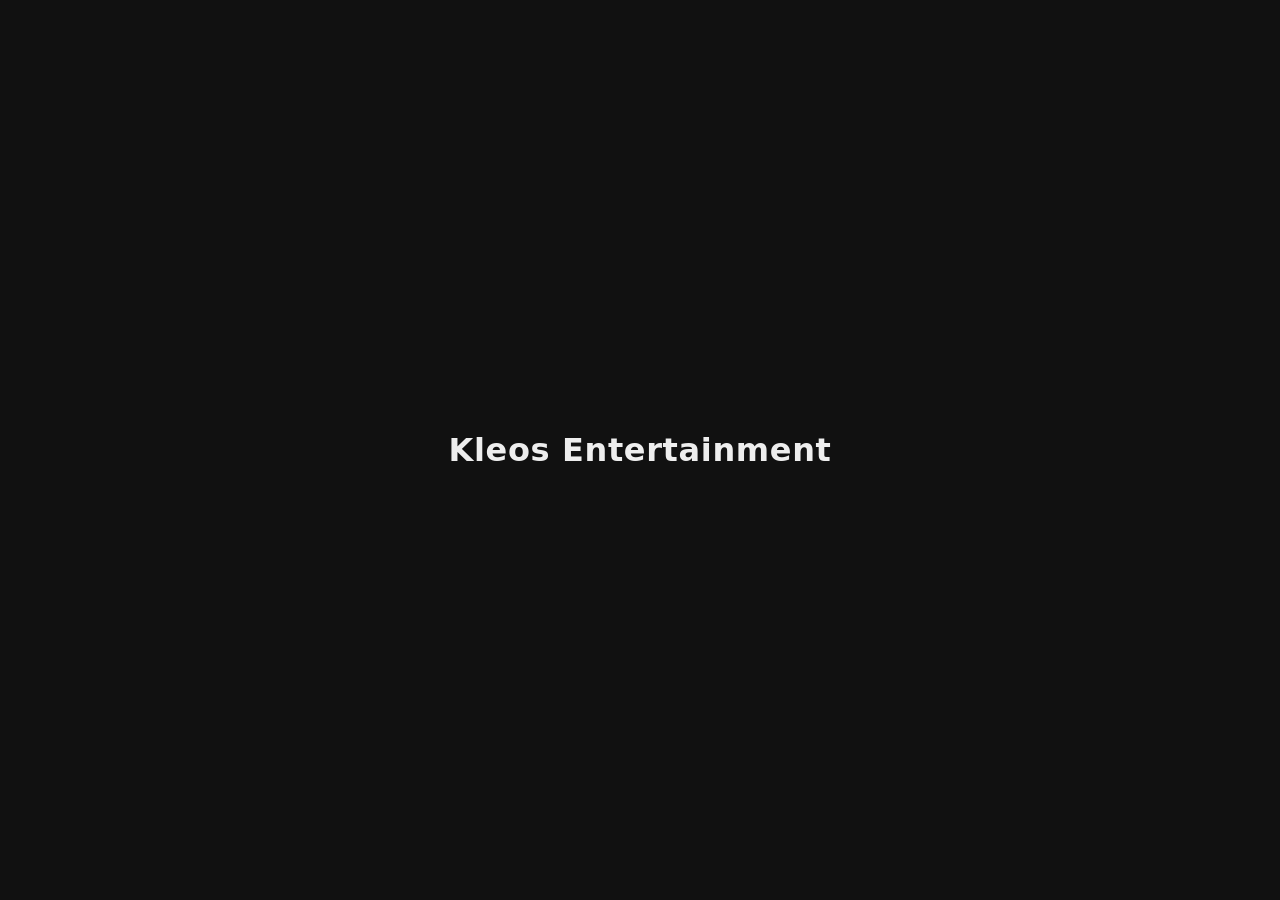
==== index.html @ 25cc574d "Set up GitHub Pages for kleos-entertainment.ch Co-Authored-By: Claude Opus 5.5 <noreply@anthropic.co" ====
<!doctype html>
<html lang="de">
<head>
  <meta charset="utf-8">
  <meta name="viewport" content="width=device-width, initial-scale=1">
  <title>Kleos Entertainment</title>
  <style>
    body { margin: 0; min-height: 100vh; display: grid; place-items: center;
           font-family: system-ui, sans-serif; background: #111; color: #eee; }
    h1 { font-weight: 600; letter-spacing: .02em; }
  </style>
</head>
<body>
  <h1>Kleos Entertainment</h1>
</body>
</html>
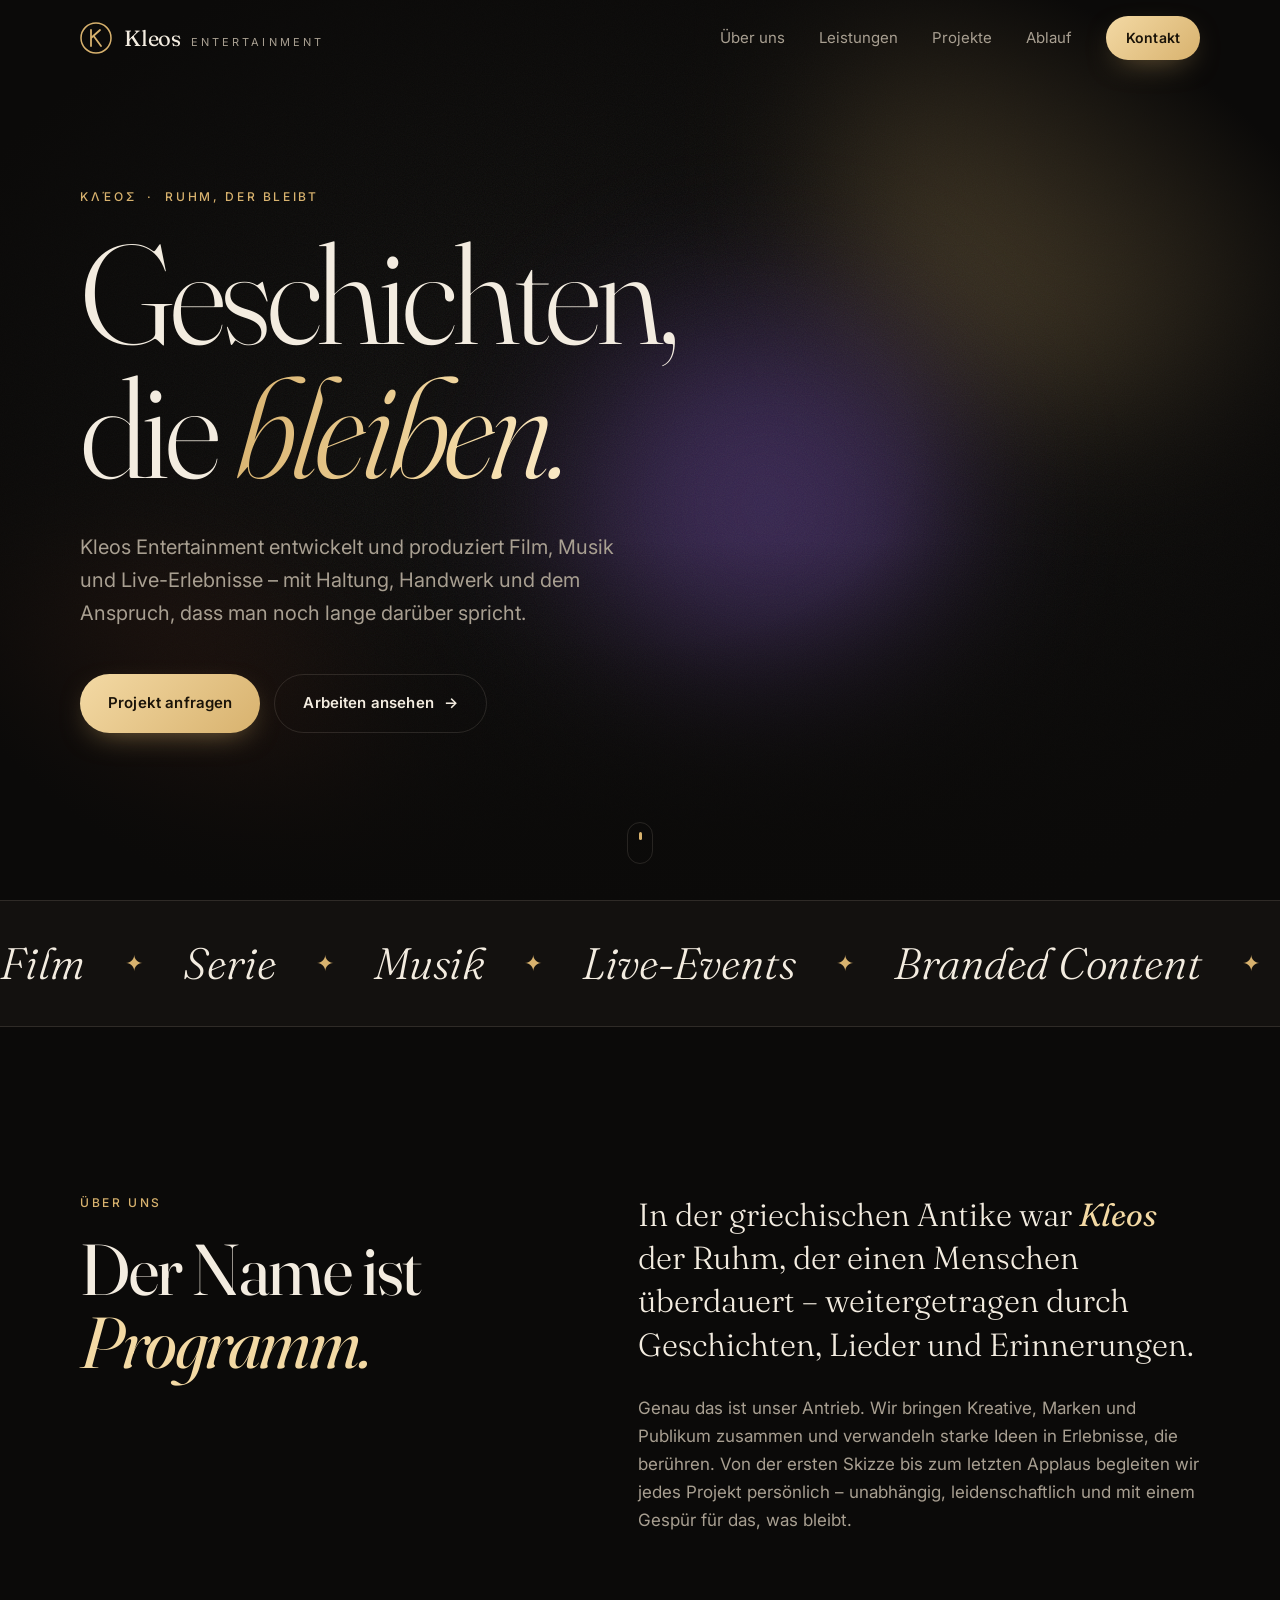
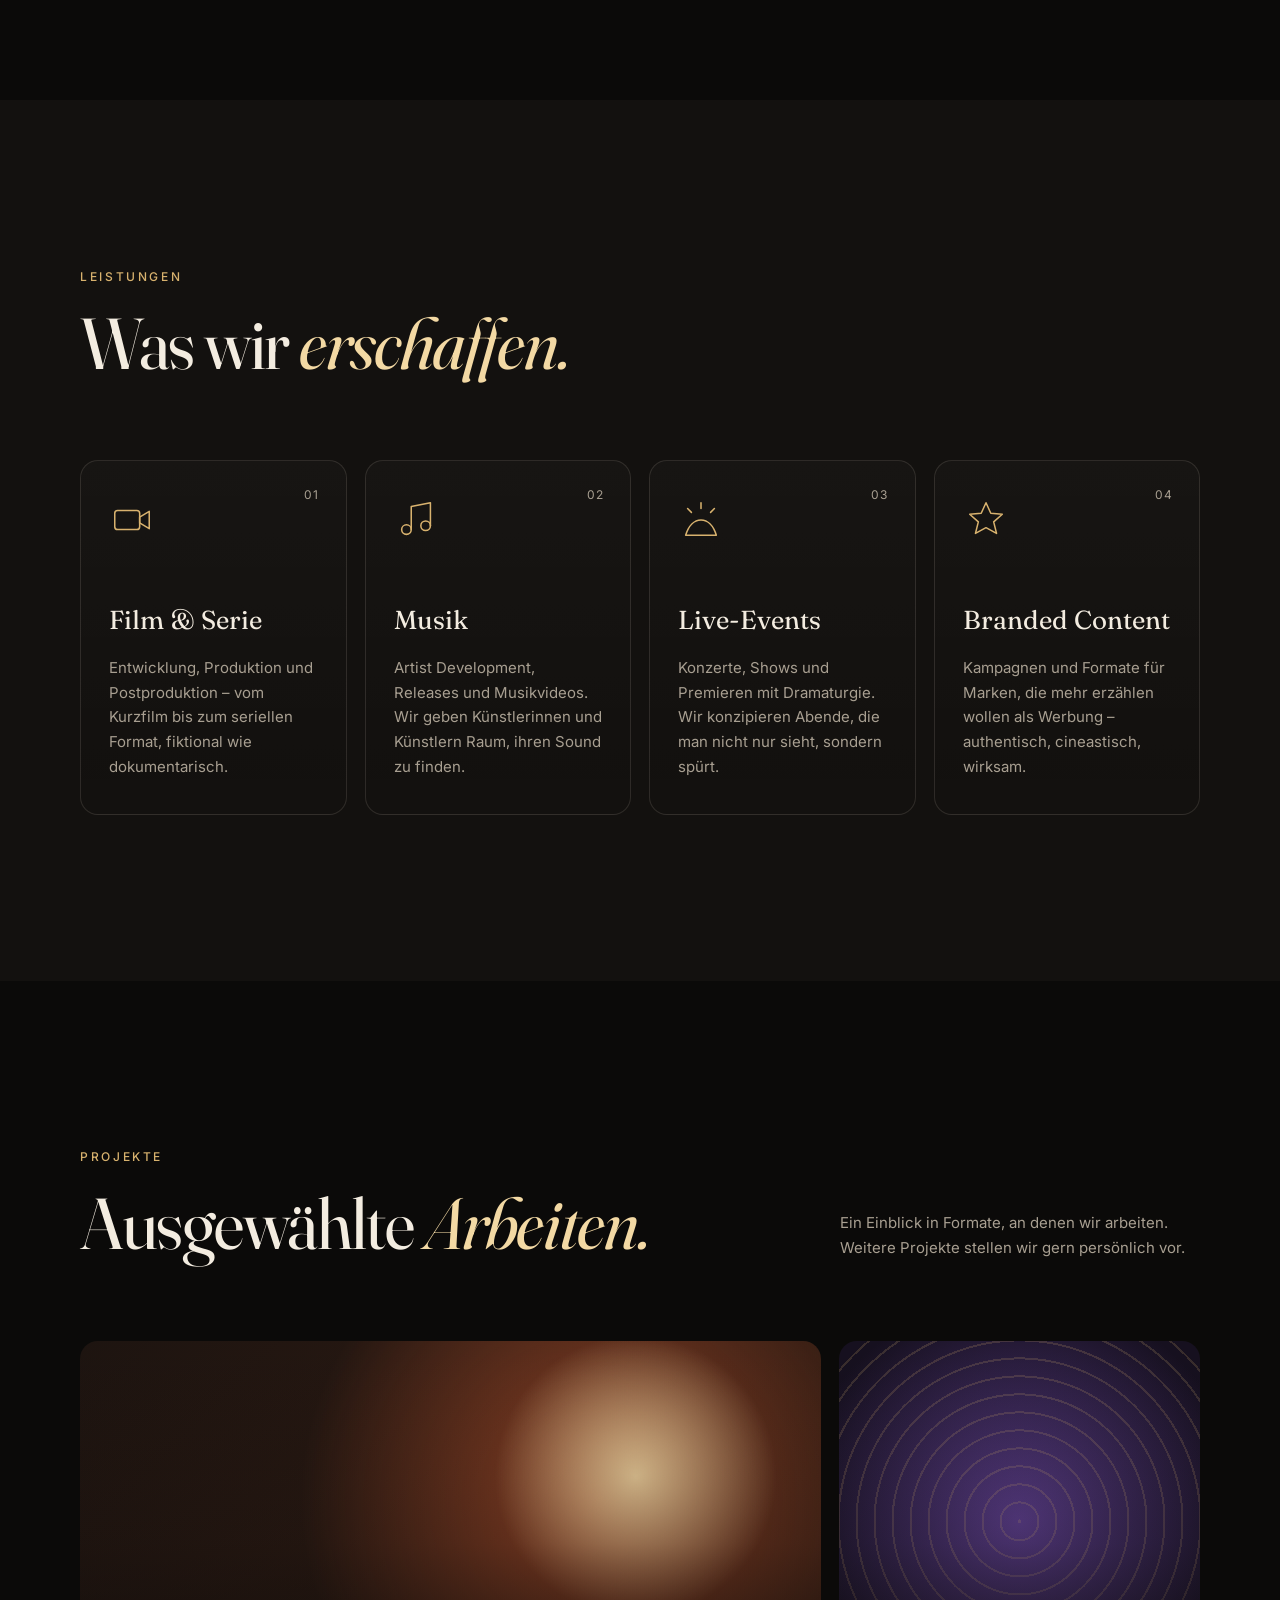
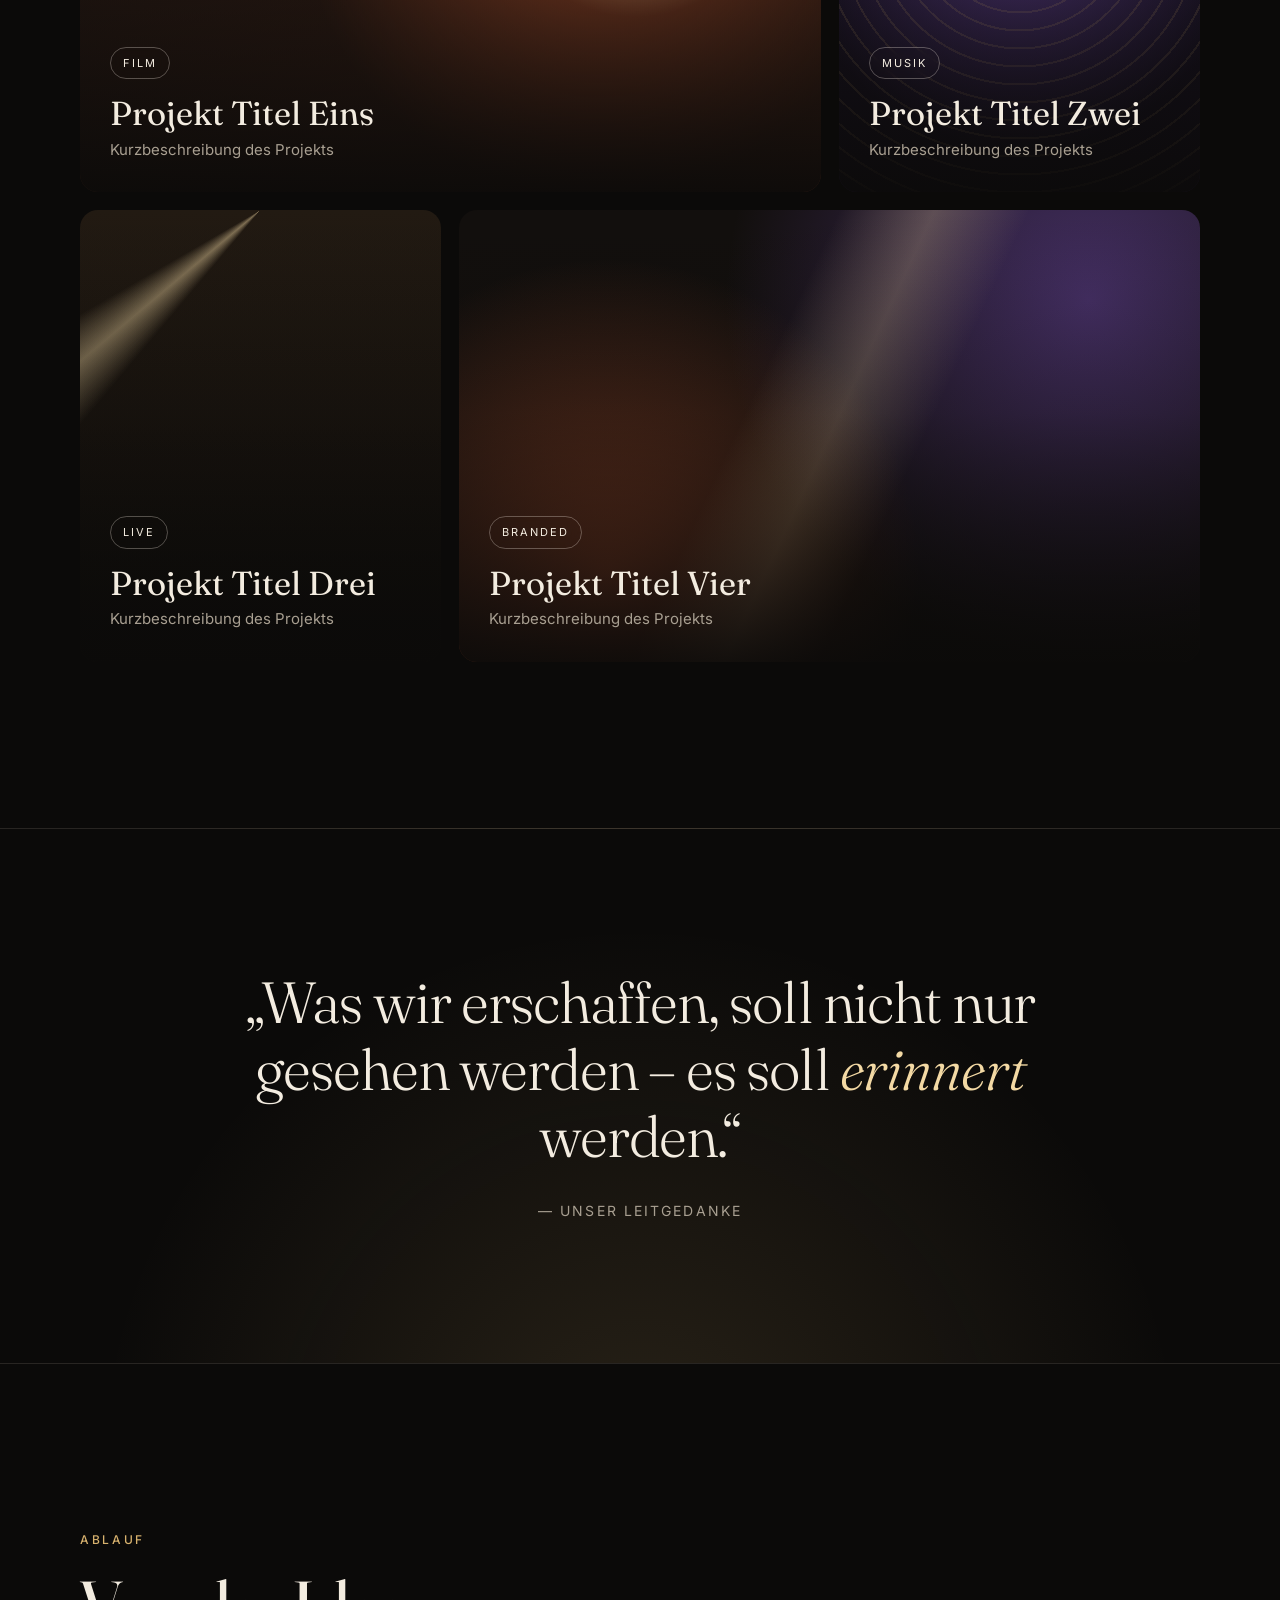
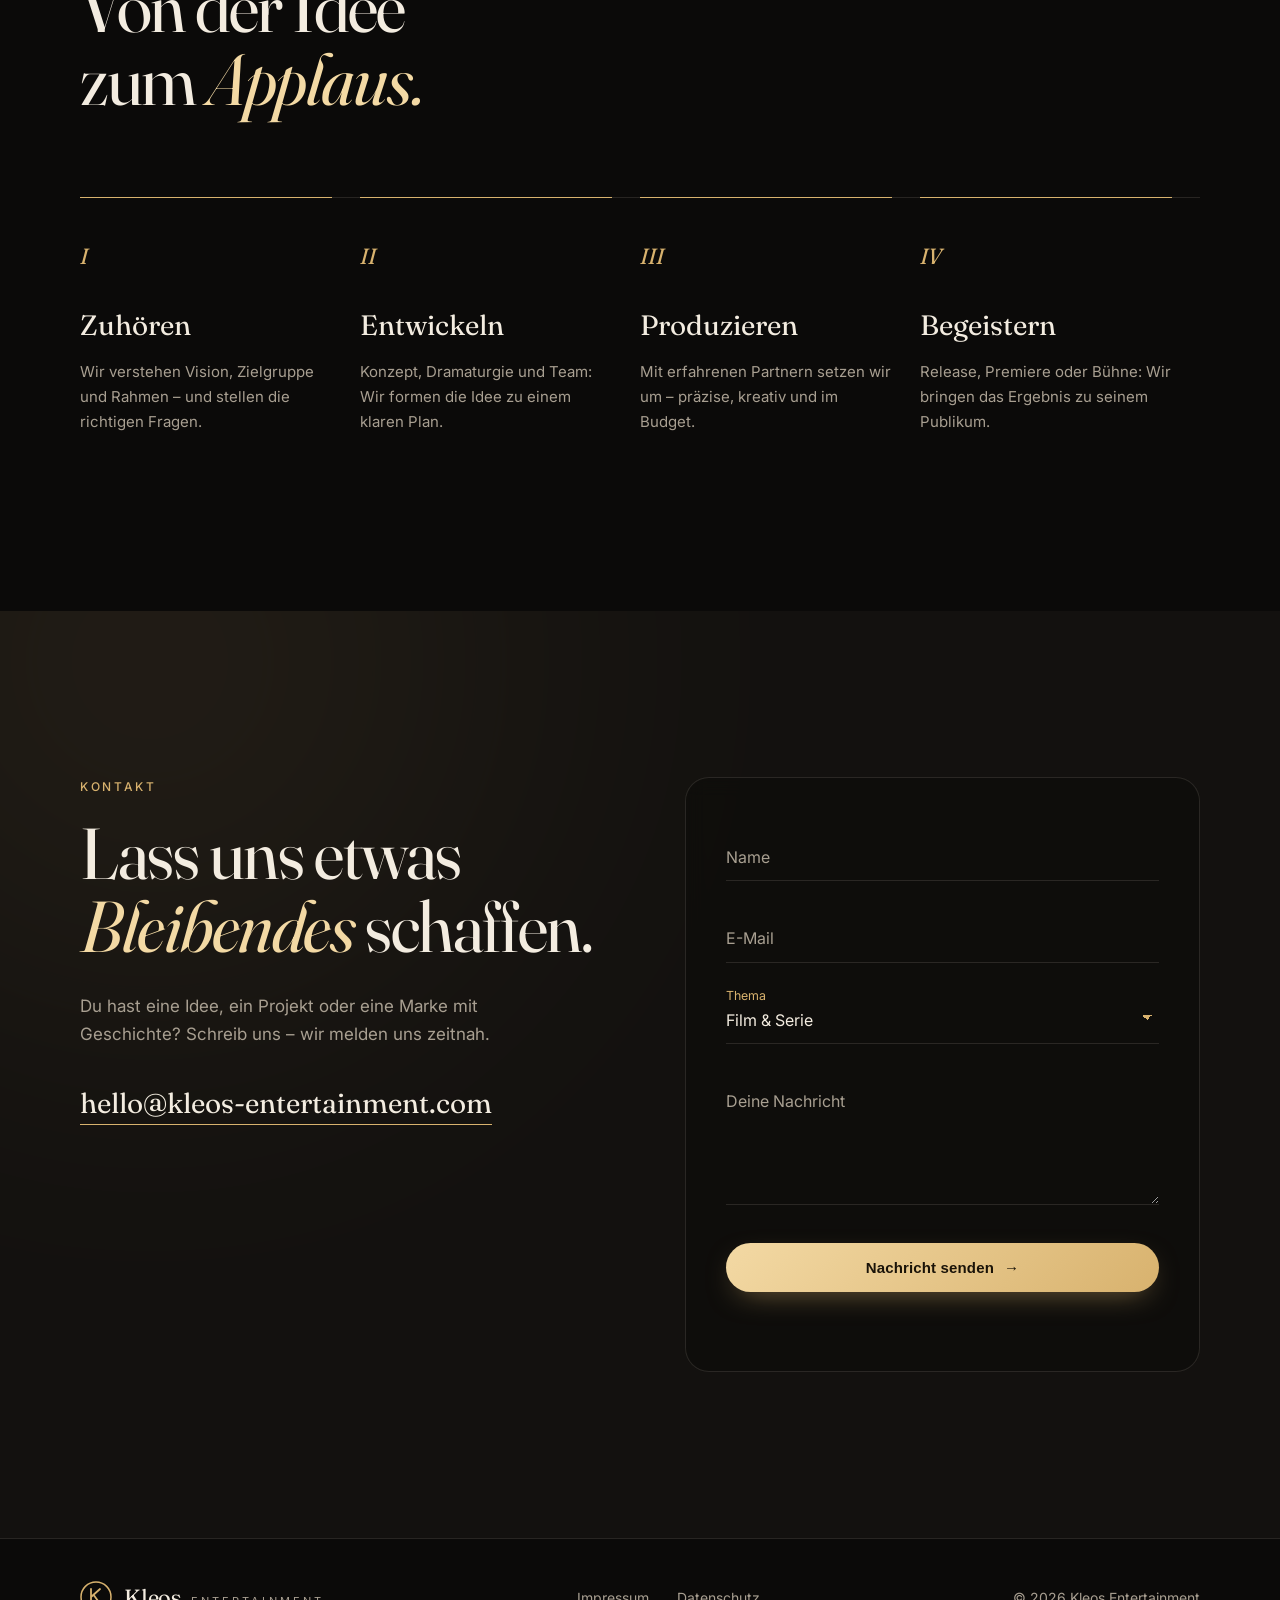
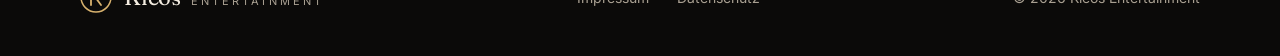
==== commit 91b6822e: "Add new landing page for Kleos Entertainment Dark, cinematic one-pager with hero, services, projects" ====
--- a/index.html
+++ b/index.html
@@ -1,16 +1,287 @@
 <!doctype html>
-<html lang="de">
+<html lang="de" class="no-js">
 <head>
   <meta charset="utf-8">
   <meta name="viewport" content="width=device-width, initial-scale=1">
   <title>Kleos Entertainment</title>
-  <style>
-    body { margin: 0; min-height: 100vh; display: grid; place-items: center;
-           font-family: system-ui, sans-serif; background: #111; color: #eee; }
-    h1 { font-weight: 600; letter-spacing: .02em; }
-  </style>
+  <meta name="description" content="Kleos Entertainment – Film, Musik und Live-Erlebnisse, die bleiben.">
+  <meta name="theme-color" content="#0b0a09">
+  <meta property="og:title" content="Kleos Entertainment">
+  <meta property="og:description" content="Film, Musik und Live-Erlebnisse, die bleiben.">
+  <meta property="og:type" content="website">
+  <link rel="icon" href="assets/favicon.svg" type="image/svg+xml">
+  <link rel="preconnect" href="https://fonts.googleapis.com">
+  <link rel="preconnect" href="https://fonts.gstatic.com" crossorigin>
+  <link href="https://fonts.googleapis.com/css2?family=Fraunces:ital,opsz,wght@0,9..144,300..700;1,9..144,300..700&family=Inter:wght@400;500;600&display=swap" rel="stylesheet">
+  <link rel="stylesheet" href="styles.css">
 </head>
 <body>
-  <h1>Kleos Entertainment</h1>
+  <a class="skip-link" href="#main">Zum Inhalt springen</a>
+
+  <header class="nav" id="top">
+    <div class="container nav__inner">
+      <a class="brand" href="#top" aria-label="Kleos Entertainment – Startseite">
+        <svg class="brand__mark" viewBox="0 0 32 32" aria-hidden="true">
+          <circle cx="16" cy="16" r="15" fill="none" stroke="currentColor" stroke-width="1.5"/>
+          <path d="M11 8v16M11 16l9-8M13.5 13.8 21 24" fill="none" stroke="currentColor" stroke-width="1.8" stroke-linecap="round"/>
+        </svg>
+        <span>Kleos<em>Entertainment</em></span>
+      </a>
+      <button class="nav__toggle" aria-expanded="false" aria-controls="nav-menu" aria-label="Menü öffnen">
+        <span></span><span></span>
+      </button>
+      <nav class="nav__menu" id="nav-menu" aria-label="Hauptnavigation">
+        <a href="#about">Über uns</a>
+        <a href="#services">Leistungen</a>
+        <a href="#work">Projekte</a>
+        <a href="#process">Ablauf</a>
+        <a class="btn btn--small" href="#contact">Kontakt</a>
+      </nav>
+    </div>
+  </header>
+
+  <main id="main">
+    <!-- HERO -->
+    <section class="hero">
+      <div class="hero__bg" aria-hidden="true">
+        <div class="orb orb--1"></div>
+        <div class="orb orb--2"></div>
+        <div class="orb orb--3"></div>
+        <div class="grain"></div>
+      </div>
+      <div class="container hero__content">
+        <p class="eyebrow reveal">κλέος &nbsp;·&nbsp; Ruhm, der bleibt</p>
+        <h1 class="hero__title reveal">
+          Geschichten,<br>
+          die <span class="shine">bleiben.</span>
+        </h1>
+        <p class="hero__lead reveal">
+          Kleos Entertainment entwickelt und produziert Film, Musik und
+          Live-Erlebnisse – mit Haltung, Handwerk und dem Anspruch,
+          dass man noch lange darüber spricht.
+        </p>
+        <div class="hero__actions reveal">
+          <a class="btn" href="#contact">Projekt anfragen</a>
+          <a class="btn btn--ghost" href="#work">Arbeiten ansehen <span aria-hidden="true">→</span></a>
+        </div>
+      </div>
+      <a class="hero__scroll" href="#about" aria-label="Nach unten scrollen"><span></span></a>
+    </section>
+
+    <!-- MARQUEE -->
+    <div class="marquee" aria-hidden="true">
+      <div class="marquee__track">
+        <span>Film</span><i>✦</i><span>Serie</span><i>✦</i><span>Musik</span><i>✦</i><span>Live-Events</span><i>✦</i><span>Branded Content</span><i>✦</i><span>Talent</span><i>✦</i>
+        <span>Film</span><i>✦</i><span>Serie</span><i>✦</i><span>Musik</span><i>✦</i><span>Live-Events</span><i>✦</i><span>Branded Content</span><i>✦</i><span>Talent</span><i>✦</i>
+      </div>
+    </div>
+
+    <!-- ABOUT -->
+    <section class="section about" id="about">
+      <div class="container about__grid">
+        <div class="reveal">
+          <p class="eyebrow">Über uns</p>
+          <h2 class="section__title">Der Name ist<br><em>Programm.</em></h2>
+        </div>
+        <div class="about__text reveal">
+          <p class="big">
+            In der griechischen Antike war <strong>Kleos</strong> der Ruhm,
+            der einen Menschen überdauert – weitergetragen durch Geschichten,
+            Lieder und Erinnerungen.
+          </p>
+          <p>
+            Genau das ist unser Antrieb. Wir bringen Kreative, Marken und
+            Publikum zusammen und verwandeln starke Ideen in Erlebnisse, die
+            berühren. Von der ersten Skizze bis zum letzten Applaus begleiten
+            wir jedes Projekt persönlich – unabhängig, leidenschaftlich und
+            mit einem Gespür für das, was bleibt.
+          </p>
+        </div>
+      </div>
+    </section>
+
+    <!-- SERVICES -->
+    <section class="section services" id="services">
+      <div class="container">
+        <div class="section__head reveal">
+          <p class="eyebrow">Leistungen</p>
+          <h2 class="section__title">Was wir <em>erschaffen.</em></h2>
+        </div>
+        <div class="cards">
+          <article class="card reveal">
+            <span class="card__num">01</span>
+            <svg class="card__icon" viewBox="0 0 48 48" aria-hidden="true"><rect x="6" y="14" width="26" height="20" rx="3"/><path d="M32 21l10-6v18l-10-6z"/></svg>
+            <h3>Film &amp; Serie</h3>
+            <p>Entwicklung, Produktion und Postproduktion – vom Kurzfilm bis zum seriellen Format, fiktional wie dokumentarisch.</p>
+          </article>
+          <article class="card reveal">
+            <span class="card__num">02</span>
+            <svg class="card__icon" viewBox="0 0 48 48" aria-hidden="true"><path d="M18 34V10l20-4v24"/><circle cx="13" cy="34" r="5"/><circle cx="33" cy="30" r="5"/></svg>
+            <h3>Musik</h3>
+            <p>Artist Development, Releases und Musikvideos. Wir geben Künstlerinnen und Künstlern Raum, ihren Sound zu finden.</p>
+          </article>
+          <article class="card reveal">
+            <span class="card__num">03</span>
+            <svg class="card__icon" viewBox="0 0 48 48" aria-hidden="true"><path d="M24 6v6M10 12l4 4M38 12l-4 4"/><path d="M8 40c3-10 9-16 16-16s13 6 16 16z"/></svg>
+            <h3>Live-Events</h3>
+            <p>Konzerte, Shows und Premieren mit Dramaturgie. Wir konzipieren Abende, die man nicht nur sieht, sondern spürt.</p>
+          </article>
+          <article class="card reveal">
+            <span class="card__num">04</span>
+            <svg class="card__icon" viewBox="0 0 48 48" aria-hidden="true"><path d="M24 6l5 11 12 1-9 8 3 12-11-6-11 6 3-12-9-8 12-1z"/></svg>
+            <h3>Branded Content</h3>
+            <p>Kampagnen und Formate für Marken, die mehr erzählen wollen als Werbung – authentisch, cineastisch, wirksam.</p>
+          </article>
+        </div>
+      </div>
+    </section>
+
+    <!-- WORK -->
+    <section class="section work" id="work">
+      <div class="container">
+        <div class="section__head section__head--row reveal">
+          <div>
+            <p class="eyebrow">Projekte</p>
+            <h2 class="section__title">Ausgewählte <em>Arbeiten.</em></h2>
+          </div>
+          <p class="section__note">Ein Einblick in Formate, an denen wir arbeiten. Weitere Projekte stellen wir gern persönlich vor.</p>
+        </div>
+        <div class="work__grid">
+          <a class="tile tile--wide reveal" href="#contact">
+            <div class="tile__art tile__art--1" aria-hidden="true"></div>
+            <div class="tile__meta">
+              <span class="tag">Film</span>
+              <h3>Projekt Titel Eins</h3>
+              <p>Kurzbeschreibung des Projekts</p>
+            </div>
+          </a>
+          <a class="tile reveal" href="#contact">
+            <div class="tile__art tile__art--2" aria-hidden="true"></div>
+            <div class="tile__meta">
+              <span class="tag">Musik</span>
+              <h3>Projekt Titel Zwei</h3>
+              <p>Kurzbeschreibung des Projekts</p>
+            </div>
+          </a>
+          <a class="tile reveal" href="#contact">
+            <div class="tile__art tile__art--3" aria-hidden="true"></div>
+            <div class="tile__meta">
+              <span class="tag">Live</span>
+              <h3>Projekt Titel Drei</h3>
+              <p>Kurzbeschreibung des Projekts</p>
+            </div>
+          </a>
+          <a class="tile tile--wide reveal" href="#contact">
+            <div class="tile__art tile__art--4" aria-hidden="true"></div>
+            <div class="tile__meta">
+              <span class="tag">Branded</span>
+              <h3>Projekt Titel Vier</h3>
+              <p>Kurzbeschreibung des Projekts</p>
+            </div>
+          </a>
+        </div>
+      </div>
+    </section>
+
+    <!-- QUOTE -->
+    <section class="quote">
+      <div class="container">
+        <blockquote class="reveal">
+          <p>„Was wir erschaffen, soll nicht nur gesehen werden –
+          es soll <em>erinnert</em> werden.“</p>
+          <footer>— Unser Leitgedanke</footer>
+        </blockquote>
+      </div>
+    </section>
+
+    <!-- PROCESS -->
+    <section class="section process" id="process">
+      <div class="container">
+        <div class="section__head reveal">
+          <p class="eyebrow">Ablauf</p>
+          <h2 class="section__title">Von der Idee<br>zum <em>Applaus.</em></h2>
+        </div>
+        <ol class="steps">
+          <li class="step reveal">
+            <span class="step__num">I</span>
+            <h3>Zuhören</h3>
+            <p>Wir verstehen Vision, Zielgruppe und Rahmen – und stellen die richtigen Fragen.</p>
+          </li>
+          <li class="step reveal">
+            <span class="step__num">II</span>
+            <h3>Entwickeln</h3>
+            <p>Konzept, Dramaturgie und Team: Wir formen die Idee zu einem klaren Plan.</p>
+          </li>
+          <li class="step reveal">
+            <span class="step__num">III</span>
+            <h3>Produzieren</h3>
+            <p>Mit erfahrenen Partnern setzen wir um – präzise, kreativ und im Budget.</p>
+          </li>
+          <li class="step reveal">
+            <span class="step__num">IV</span>
+            <h3>Begeistern</h3>
+            <p>Release, Premiere oder Bühne: Wir bringen das Ergebnis zu seinem Publikum.</p>
+          </li>
+        </ol>
+      </div>
+    </section>
+
+    <!-- CONTACT -->
+    <section class="section contact" id="contact">
+      <div class="container contact__inner">
+        <div class="contact__intro reveal">
+          <p class="eyebrow">Kontakt</p>
+          <h2 class="section__title">Lass uns etwas<br><em>Bleibendes</em> schaffen.</h2>
+          <p>Du hast eine Idee, ein Projekt oder eine Marke mit Geschichte? Schreib uns – wir melden uns zeitnah.</p>
+          <a class="contact__mail" href="mailto:hello@kleos-entertainment.com">hello@kleos-entertainment.com</a>
+        </div>
+        <form class="form reveal" id="contact-form" novalidate>
+          <div class="field">
+            <input id="name" name="name" type="text" placeholder=" " autocomplete="name" required>
+            <label for="name">Name</label>
+          </div>
+          <div class="field">
+            <input id="email" name="email" type="email" placeholder=" " autocomplete="email" required>
+            <label for="email">E-Mail</label>
+          </div>
+          <div class="field">
+            <select id="topic" name="topic">
+              <option>Film &amp; Serie</option>
+              <option>Musik</option>
+              <option>Live-Events</option>
+              <option>Branded Content</option>
+              <option>Etwas anderes</option>
+            </select>
+            <label for="topic" class="label--fixed">Thema</label>
+          </div>
+          <div class="field">
+            <textarea id="message" name="message" rows="4" placeholder=" " required></textarea>
+            <label for="message">Deine Nachricht</label>
+          </div>
+          <button class="btn btn--full" type="submit">Nachricht senden <span aria-hidden="true">→</span></button>
+          <p class="form__hint" role="status" aria-live="polite"></p>
+        </form>
+      </div>
+    </section>
+  </main>
+
+  <footer class="footer">
+    <div class="container footer__inner">
+      <a class="brand" href="#top">
+        <svg class="brand__mark" viewBox="0 0 32 32" aria-hidden="true">
+          <circle cx="16" cy="16" r="15" fill="none" stroke="currentColor" stroke-width="1.5"/>
+          <path d="M11 8v16M11 16l9-8M13.5 13.8 21 24" fill="none" stroke="currentColor" stroke-width="1.8" stroke-linecap="round"/>
+        </svg>
+        <span>Kleos<em>Entertainment</em></span>
+      </a>
+      <nav class="footer__links" aria-label="Rechtliches">
+        <a href="impressum.html">Impressum</a>
+        <a href="datenschutz.html">Datenschutz</a>
+      </nav>
+      <p class="footer__copy">© <span id="year">2026</span> Kleos Entertainment</p>
+    </div>
+  </footer>
+
+  <script src="script.js"></script>
 </body>
 </html>
--- a/styles.css
+++ b/styles.css
@@ -0,0 +1,573 @@
+/* ==========================================================
+   Kleos Entertainment – Landingpage
+   ========================================================== */
+
+:root {
+  --bg: #0b0a09;
+  --bg-2: #13110f;
+  --surface: #1a1714;
+  --line: rgba(240, 228, 208, 0.12);
+  --text: #f3ece0;
+  --muted: #a89f91;
+  --gold: #d8b26e;
+  --gold-2: #f3d9a4;
+  --ember: #c4572f;
+  --violet: #5b3d8a;
+
+  --font-display: "Fraunces", Georgia, serif;
+  --font-body: "Inter", system-ui, -apple-system, sans-serif;
+
+  --radius: 18px;
+  --gutter: clamp(16px, 4vw, 40px);
+  --max: 1200px;
+  --ease: cubic-bezier(.2, .7, .2, 1);
+}
+
+*, *::before, *::after { box-sizing: border-box; }
+
+html { scroll-behavior: smooth; -webkit-text-size-adjust: 100%; }
+
+body {
+  margin: 0;
+  background: var(--bg);
+  color: var(--text);
+  font-family: var(--font-body);
+  font-size: 17px;
+  line-height: 1.65;
+  -webkit-font-smoothing: antialiased;
+  overflow-x: hidden;
+}
+
+img, svg { display: block; max-width: 100%; }
+a { color: inherit; text-decoration: none; }
+h1, h2, h3 { margin: 0; font-weight: 400; }
+p { margin: 0; }
+
+::selection { background: var(--gold); color: var(--bg); }
+
+.container {
+  width: 100%;
+  max-width: var(--max);
+  margin: 0 auto;
+  padding: 0 var(--gutter);
+}
+
+.skip-link {
+  position: absolute; left: 16px; top: -60px; z-index: 100;
+  background: var(--gold); color: var(--bg);
+  padding: 10px 16px; border-radius: 8px; font-weight: 600;
+}
+.skip-link:focus { top: 16px; }
+
+:focus-visible { outline: 2px solid var(--gold); outline-offset: 3px; border-radius: 4px; }
+
+/* ---------- Typography helpers ---------- */
+.eyebrow {
+  font-size: 12px;
+  letter-spacing: .22em;
+  text-transform: uppercase;
+  color: var(--gold);
+  margin-bottom: 20px;
+  font-weight: 500;
+}
+
+.section__title {
+  font-family: var(--font-display);
+  font-size: clamp(38px, 6vw, 72px);
+  line-height: 1.02;
+  letter-spacing: -.02em;
+  font-variation-settings: "opsz" 144;
+}
+.section__title em, .about .big strong, blockquote em {
+  font-style: italic;
+  color: var(--gold-2);
+}
+
+/* ---------- Buttons ---------- */
+.btn {
+  display: inline-flex; align-items: center; justify-content: center; gap: 10px;
+  padding: 16px 28px;
+  border-radius: 999px;
+  background: linear-gradient(135deg, var(--gold-2), var(--gold));
+  color: #1a1308;
+  font-weight: 600;
+  font-size: 15px;
+  letter-spacing: .01em;
+  border: 0;
+  cursor: pointer;
+  transition: transform .35s var(--ease), box-shadow .35s var(--ease);
+  box-shadow: 0 10px 30px -12px rgba(216, 178, 110, .6);
+}
+.btn:hover { transform: translateY(-2px); box-shadow: 0 18px 40px -14px rgba(216, 178, 110, .75); }
+.btn span { transition: transform .35s var(--ease); }
+.btn:hover span { transform: translateX(4px); }
+
+.btn--ghost {
+  background: transparent;
+  color: var(--text);
+  border: 1px solid var(--line);
+  box-shadow: none;
+}
+.btn--ghost:hover { border-color: var(--gold); box-shadow: none; }
+.btn--small { padding: 10px 20px; font-size: 14px; }
+.btn--full { width: 100%; }
+
+/* ---------- Navigation ---------- */
+.nav {
+  position: fixed; inset: 0 0 auto 0; z-index: 50;
+  transition: background .4s, backdrop-filter .4s, border-color .4s;
+  border-bottom: 1px solid transparent;
+}
+.nav.is-scrolled {
+  background: rgba(11, 10, 9, .72);
+  backdrop-filter: blur(14px);
+  -webkit-backdrop-filter: blur(14px);
+  border-bottom-color: var(--line);
+}
+.nav__inner {
+  display: flex; align-items: center; justify-content: space-between;
+  height: 76px;
+}
+
+.brand {
+  display: inline-flex; align-items: center; gap: 12px;
+  font-family: var(--font-display);
+  font-size: 22px;
+  letter-spacing: -.01em;
+  color: var(--text);
+}
+.brand__mark { width: 32px; height: 32px; color: var(--gold); }
+.brand em {
+  font-family: var(--font-body);
+  font-style: normal;
+  font-size: 11px;
+  letter-spacing: .28em;
+  text-transform: uppercase;
+  color: var(--muted);
+  margin-left: 10px;
+}
+
+.nav__menu { display: flex; align-items: center; gap: 34px; font-size: 15px; }
+.nav__menu a:not(.btn) { color: var(--muted); position: relative; transition: color .3s; }
+.nav__menu a:not(.btn)::after {
+  content: ""; position: absolute; left: 0; bottom: -6px; height: 1px; width: 100%;
+  background: var(--gold); transform: scaleX(0); transform-origin: left;
+  transition: transform .4s var(--ease);
+}
+.nav__menu a:not(.btn):hover { color: var(--text); }
+.nav__menu a:not(.btn):hover::after { transform: scaleX(1); }
+
+.nav__toggle {
+  display: none;
+  width: 44px; height: 44px;
+  background: none; border: 1px solid var(--line); border-radius: 50%;
+  cursor: pointer; position: relative;
+}
+.nav__toggle span {
+  position: absolute; left: 13px; right: 13px; height: 1.5px; background: var(--text);
+  transition: transform .35s var(--ease), top .35s var(--ease);
+}
+.nav__toggle span:first-child { top: 17px; }
+.nav__toggle span:last-child { top: 25px; }
+.nav__toggle[aria-expanded="true"] span:first-child { top: 21px; transform: rotate(45deg); }
+.nav__toggle[aria-expanded="true"] span:last-child { top: 21px; transform: rotate(-45deg); }
+
+/* ---------- Hero ---------- */
+.hero {
+  position: relative;
+  min-height: 100vh;
+  min-height: 100svh;
+  display: flex; align-items: center;
+  padding: 140px 0 120px;
+  overflow: hidden;
+  isolation: isolate;
+}
+.hero__bg { position: absolute; inset: 0; z-index: -1; }
+.hero__bg::after {
+  content: ""; position: absolute; inset: 0;
+  background:
+    radial-gradient(ellipse at center, transparent 30%, var(--bg) 85%),
+    linear-gradient(to bottom, transparent 60%, var(--bg));
+}
+.orb {
+  position: absolute; border-radius: 50%;
+  filter: blur(80px); opacity: .55;
+  animation: drift 22s ease-in-out infinite alternate;
+}
+.orb--1 { width: 520px; height: 520px; background: var(--gold); top: -120px; right: -80px; opacity: .35; }
+.orb--2 { width: 460px; height: 460px; background: var(--ember); bottom: -160px; left: -120px; animation-delay: -7s; opacity: .35; }
+.orb--3 { width: 380px; height: 380px; background: var(--violet); top: 35%; left: 45%; animation-delay: -14s; }
+
+@keyframes drift {
+  0%   { transform: translate(0, 0) scale(1); }
+  50%  { transform: translate(60px, -40px) scale(1.1); }
+  100% { transform: translate(-40px, 50px) scale(.95); }
+}
+
+.grain {
+  position: absolute; inset: -50%;
+  opacity: .08;
+  background-image: url("data:image/svg+xml,%3Csvg xmlns='http://www.w3.org/2000/svg' width='160' height='160'%3E%3Cfilter id='n'%3E%3CfeTurbulence type='fractalNoise' baseFrequency='.9' numOctaves='3' stitchTiles='stitch'/%3E%3C/filter%3E%3Crect width='100%25' height='100%25' filter='url(%23n)'/%3E%3C/svg%3E");
+  animation: grain 1.2s steps(6) infinite;
+  pointer-events: none;
+}
+@keyframes grain {
+  0% { transform: translate(0, 0); }
+  20% { transform: translate(-5%, 3%); }
+  40% { transform: translate(4%, -6%); }
+  60% { transform: translate(-3%, 5%); }
+  80% { transform: translate(6%, 2%); }
+  100% { transform: translate(0, 0); }
+}
+
+.hero__content { position: relative; }
+.hero__title {
+  font-family: var(--font-display);
+  font-size: clamp(56px, 11vw, 150px);
+  line-height: .95;
+  letter-spacing: -.035em;
+  font-weight: 300;
+  font-variation-settings: "opsz" 144;
+  margin-bottom: 36px;
+}
+.shine {
+  font-style: italic;
+  background: linear-gradient(100deg, var(--gold) 0%, var(--gold-2) 30%, #fff6e2 50%, var(--gold-2) 70%, var(--gold) 100%);
+  background-size: 250% 100%;
+  -webkit-background-clip: text; background-clip: text;
+  color: transparent;
+  animation: shine 6s linear infinite;
+}
+@keyframes shine { to { background-position: -250% 0; } }
+
+.hero__lead {
+  max-width: 560px;
+  font-size: clamp(17px, 1.6vw, 20px);
+  color: var(--muted);
+  margin-bottom: 44px;
+}
+.hero__actions { display: flex; flex-wrap: wrap; gap: 14px; }
+
+.hero__scroll {
+  position: absolute; left: 50%; bottom: 36px; transform: translateX(-50%);
+  width: 26px; height: 42px; border: 1px solid var(--line); border-radius: 20px;
+}
+.hero__scroll span {
+  position: absolute; left: 50%; top: 9px; width: 3px; height: 8px; margin-left: -1.5px;
+  background: var(--gold); border-radius: 2px;
+  animation: scroll 2s var(--ease) infinite;
+}
+@keyframes scroll { 0% { opacity: 0; transform: translateY(0); } 30% { opacity: 1; } 100% { opacity: 0; transform: translateY(14px); } }
+
+/* ---------- Marquee ---------- */
+.marquee {
+  border-block: 1px solid var(--line);
+  padding: 26px 0;
+  overflow: hidden;
+  background: var(--bg-2);
+}
+.marquee__track {
+  display: flex; align-items: center; gap: 40px;
+  width: max-content;
+  animation: marquee 32s linear infinite;
+  font-family: var(--font-display);
+  font-size: clamp(26px, 4vw, 44px);
+  font-style: italic;
+  font-weight: 300;
+  white-space: nowrap;
+}
+.marquee__track i { color: var(--gold); font-style: normal; font-size: .5em; }
+@keyframes marquee { to { transform: translateX(-50%); } }
+
+/* ---------- Sections ---------- */
+.section { padding: clamp(90px, 13vw, 170px) 0; }
+.section__head { margin-bottom: clamp(48px, 7vw, 80px); }
+.section__head--row {
+  display: flex; justify-content: space-between; align-items: flex-end; gap: 32px; flex-wrap: wrap;
+}
+.section__note { max-width: 360px; color: var(--muted); font-size: 15px; }
+
+/* About */
+.about__grid {
+  display: grid;
+  grid-template-columns: 1fr 1.2fr;
+  gap: clamp(40px, 7vw, 100px);
+  align-items: start;
+}
+.about__text { display: grid; gap: 28px; color: var(--muted); }
+.about .big {
+  font-family: var(--font-display);
+  font-size: clamp(24px, 2.6vw, 32px);
+  line-height: 1.35;
+  color: var(--text);
+  font-weight: 300;
+}
+.about .big strong { font-weight: 400; }
+
+/* Services */
+.services { background: var(--bg-2); }
+.cards {
+  display: grid;
+  grid-template-columns: repeat(4, 1fr);
+  gap: 18px;
+}
+.card {
+  position: relative;
+  padding: 36px 28px 34px;
+  border: 1px solid var(--line);
+  border-radius: var(--radius);
+  background: linear-gradient(180deg, rgba(255,255,255,.02), transparent);
+  overflow: hidden;
+  transition: transform .5s var(--ease), border-color .5s var(--ease);
+}
+.card::before {
+  content: ""; position: absolute; inset: 0;
+  background: radial-gradient(400px circle at var(--mx, 50%) var(--my, 0%), rgba(216,178,110,.14), transparent 45%);
+  opacity: 0; transition: opacity .4s;
+  pointer-events: none;
+}
+.card:hover { transform: translateY(-6px); border-color: rgba(216,178,110,.4); }
+.card:hover::before { opacity: 1; }
+.card__num { position: absolute; top: 24px; right: 26px; font-size: 12px; color: var(--muted); letter-spacing: .1em; }
+.card__icon {
+  width: 46px; height: 46px; margin-bottom: 56px;
+  fill: none; stroke: var(--gold); stroke-width: 1.6; stroke-linecap: round; stroke-linejoin: round;
+}
+.card h3 { font-family: var(--font-display); font-size: 26px; margin-bottom: 14px; }
+.card p { color: var(--muted); font-size: 15px; }
+
+/* Work */
+.work__grid {
+  display: grid;
+  grid-template-columns: repeat(3, 1fr);
+  gap: 18px;
+}
+.tile {
+  position: relative;
+  aspect-ratio: 4 / 5;
+  border-radius: var(--radius);
+  overflow: hidden;
+  display: flex; align-items: flex-end;
+  isolation: isolate;
+}
+.tile--wide { grid-column: span 2; aspect-ratio: auto; min-height: 420px; }
+.tile__art {
+  position: absolute; inset: 0; z-index: -1;
+  transition: transform 1.1s var(--ease);
+}
+.tile__art::after {
+  content: ""; position: absolute; inset: 0;
+  background: linear-gradient(to top, rgba(11,10,9,.92) 0%, rgba(11,10,9,.2) 55%, transparent);
+}
+.tile:hover .tile__art { transform: scale(1.06); }
+.tile__art--1 { background:
+  radial-gradient(circle at 75% 30%, rgba(243,217,164,.9), transparent 22%),
+  radial-gradient(circle at 70% 35%, rgba(196,87,47,.7), transparent 50%),
+  linear-gradient(135deg, #1d1410, #3a1f14); }
+.tile__art--2 { background:
+  repeating-radial-gradient(circle at 50% 40%, rgba(216,178,110,.18) 0 2px, transparent 2px 18px),
+  radial-gradient(circle at 50% 40%, #5b3d8a, #16101f 70%); }
+.tile__art--3 { background:
+  conic-gradient(from 200deg at 50% 0%, transparent 0 20deg, rgba(243,217,164,.45) 30deg, transparent 40deg 70deg, rgba(243,217,164,.3) 80deg, transparent 90deg),
+  linear-gradient(180deg, #221a12, #0e0c0a); }
+.tile__art--4 { background:
+  linear-gradient(115deg, transparent 40%, rgba(243,217,164,.25) 50%, transparent 60%),
+  radial-gradient(circle at 20% 80%, rgba(196,87,47,.55), transparent 45%),
+  radial-gradient(circle at 85% 20%, rgba(91,61,138,.7), transparent 50%),
+  #120f0d; }
+
+.tile__meta { padding: 30px; width: 100%; }
+.tag {
+  display: inline-block;
+  font-size: 11px; letter-spacing: .18em; text-transform: uppercase;
+  padding: 6px 12px; border: 1px solid rgba(243,236,224,.3); border-radius: 999px;
+  margin-bottom: 16px;
+  backdrop-filter: blur(6px);
+}
+.tile h3 { font-family: var(--font-display); font-size: clamp(24px, 2.6vw, 34px); line-height: 1.1; margin-bottom: 6px; }
+.tile p { color: var(--muted); font-size: 15px; }
+
+/* Quote */
+.quote {
+  padding: clamp(80px, 11vw, 140px) 0;
+  border-block: 1px solid var(--line);
+  background:
+    radial-gradient(ellipse at 50% 120%, rgba(216,178,110,.14), transparent 60%),
+    var(--bg);
+  text-align: center;
+}
+blockquote { margin: 0 auto; max-width: 960px; }
+blockquote p {
+  font-family: var(--font-display);
+  font-size: clamp(30px, 4.8vw, 58px);
+  line-height: 1.15;
+  font-weight: 300;
+  letter-spacing: -.02em;
+}
+blockquote footer { margin-top: 30px; color: var(--muted); font-size: 14px; letter-spacing: .15em; text-transform: uppercase; }
+
+/* Process */
+.steps {
+  list-style: none; margin: 0; padding: 0;
+  display: grid; grid-template-columns: repeat(4, 1fr);
+  border-top: 1px solid var(--line);
+}
+.step {
+  padding: 40px 28px 10px 0;
+  position: relative;
+}
+.step::before {
+  content: ""; position: absolute; top: -1px; left: 0; height: 1px; width: 0;
+  background: var(--gold);
+  transition: width 1.2s var(--ease) .2s;
+}
+.step.is-visible::before { width: calc(100% - 28px); }
+.step__num {
+  display: block;
+  font-family: var(--font-display); font-style: italic;
+  font-size: 22px; color: var(--gold); margin-bottom: 28px;
+}
+.step h3 { font-family: var(--font-display); font-size: 28px; margin-bottom: 12px; }
+.step p { color: var(--muted); font-size: 15px; }
+
+/* Contact */
+.contact { background: var(--bg-2); position: relative; overflow: hidden; }
+.contact::before {
+  content: ""; position: absolute; width: 700px; height: 700px; border-radius: 50%;
+  background: var(--gold); filter: blur(160px); opacity: .08;
+  top: -300px; left: -200px; pointer-events: none;
+}
+.contact__inner {
+  position: relative;
+  display: grid; grid-template-columns: 1fr 1fr; gap: clamp(40px, 7vw, 100px);
+  align-items: start;
+}
+.contact__intro > p:not(.eyebrow) { color: var(--muted); margin: 28px 0 32px; max-width: 440px; }
+.contact__mail {
+  font-family: var(--font-display);
+  font-size: clamp(20px, 2.4vw, 28px);
+  border-bottom: 1px solid var(--gold);
+  padding-bottom: 4px;
+  overflow-wrap: anywhere;
+  transition: color .3s;
+}
+.contact__mail:hover { color: var(--gold-2); }
+
+.form {
+  display: grid; gap: 18px;
+  padding: clamp(24px, 4vw, 40px);
+  border: 1px solid var(--line);
+  border-radius: calc(var(--radius) + 6px);
+  background: rgba(11,10,9,.5);
+  backdrop-filter: blur(10px);
+}
+.field { position: relative; }
+.field input, .field textarea, .field select {
+  width: 100%;
+  background: transparent;
+  border: 0; border-bottom: 1px solid var(--line);
+  color: var(--text);
+  font: inherit; font-size: 16px;
+  padding: 26px 0 10px;
+  border-radius: 0;
+  resize: vertical;
+  transition: border-color .3s;
+  appearance: none; -webkit-appearance: none;
+}
+.field select {
+  cursor: pointer;
+  background-image: linear-gradient(45deg, transparent 50%, var(--gold) 50%), linear-gradient(135deg, var(--gold) 50%, transparent 50%);
+  background-position: calc(100% - 12px) 60%, calc(100% - 7px) 60%;
+  background-size: 5px 5px; background-repeat: no-repeat;
+}
+.field select option { background: var(--surface); color: var(--text); }
+.field input:focus, .field textarea:focus, .field select:focus { outline: none; border-color: var(--gold); }
+.field label {
+  position: absolute; left: 0; top: 26px;
+  color: var(--muted); font-size: 16px;
+  pointer-events: none;
+  transform-origin: left top;
+  transition: transform .3s var(--ease), color .3s;
+}
+.field input:focus + label, .field input:not(:placeholder-shown) + label,
+.field textarea:focus + label, .field textarea:not(:placeholder-shown) + label,
+.field .label--fixed {
+  transform: translateY(-22px) scale(.78);
+  color: var(--gold);
+}
+.field.is-invalid input, .field.is-invalid textarea { border-color: var(--ember); }
+.form .btn { margin-top: 12px; }
+.form__hint { min-height: 1.5em; font-size: 14px; color: var(--muted); text-align: center; }
+
+/* Footer */
+.footer { border-top: 1px solid var(--line); padding: 40px 0; }
+.footer__inner { display: flex; align-items: center; justify-content: space-between; gap: 24px; flex-wrap: wrap; }
+.footer__links { display: flex; gap: 28px; font-size: 14px; color: var(--muted); }
+.footer__links a:hover { color: var(--text); }
+.footer__copy { font-size: 14px; color: var(--muted); }
+
+/* ---------- Legal pages ---------- */
+.legal { padding: 160px 0 100px; }
+.legal .container { max-width: 760px; }
+.legal h1 { font-family: var(--font-display); font-size: clamp(40px, 6vw, 64px); margin-bottom: 32px; }
+.legal p { color: var(--muted); margin-bottom: 20px; }
+.legal a.back { color: var(--gold); }
+
+/* ---------- Reveal animation ---------- */
+.reveal {
+  opacity: 0;
+  transform: translateY(28px);
+  transition: opacity 1s var(--ease), transform 1s var(--ease);
+  transition-delay: var(--d, 0s);
+}
+.reveal.is-visible { opacity: 1; transform: none; }
+.no-js .reveal { opacity: 1; transform: none; }
+
+/* ---------- Responsive ---------- */
+@media (max-width: 1024px) {
+  .cards { grid-template-columns: repeat(2, 1fr); }
+  .steps { grid-template-columns: repeat(2, 1fr); }
+  .step { padding-bottom: 40px; }
+}
+
+@media (max-width: 820px) {
+  .nav__toggle { display: block; }
+  .nav__menu {
+    position: fixed; inset: 76px 0 auto 0;
+    flex-direction: column; align-items: stretch; gap: 0;
+    padding: 12px var(--gutter) 28px;
+    background: rgba(11,10,9,.96);
+    backdrop-filter: blur(14px); -webkit-backdrop-filter: blur(14px);
+    border-bottom: 1px solid var(--line);
+    transform: translateY(-12px); opacity: 0; visibility: hidden;
+    transition: transform .35s var(--ease), opacity .35s, visibility .35s;
+  }
+  .nav__menu.is-open { transform: none; opacity: 1; visibility: visible; }
+  .nav__menu a:not(.btn) { padding: 16px 0; border-bottom: 1px solid var(--line); font-size: 18px; color: var(--text); }
+  .nav__menu a:not(.btn)::after { display: none; }
+  .nav__menu .btn { margin-top: 20px; padding: 14px 20px; font-size: 15px; }
+  .nav.menu-open { background: rgba(11,10,9,.96); }
+
+  .about__grid, .contact__inner { grid-template-columns: 1fr; }
+  .work__grid { grid-template-columns: 1fr; }
+  .tile, .tile--wide { grid-column: auto; aspect-ratio: 4 / 3; min-height: 0; }
+}
+
+@media (max-width: 560px) {
+  body { font-size: 16px; }
+  .brand em { display: none; }
+  .cards, .steps { grid-template-columns: 1fr; }
+  .step::before { display: none; }
+  .step { border-bottom: 1px solid var(--line); padding: 32px 0; }
+  .hero__actions .btn { flex: 1 1 100%; }
+  .tile { aspect-ratio: 4 / 5; }
+  .orb--1 { width: 320px; height: 320px; }
+  .orb--2 { width: 300px; height: 300px; }
+  .orb--3 { width: 240px; height: 240px; }
+}
+
+@media (prefers-reduced-motion: reduce) {
+  *, *::before, *::after { animation: none !important; transition: none !important; }
+  html { scroll-behavior: auto; }
+  .reveal { opacity: 1; transform: none; }
+}
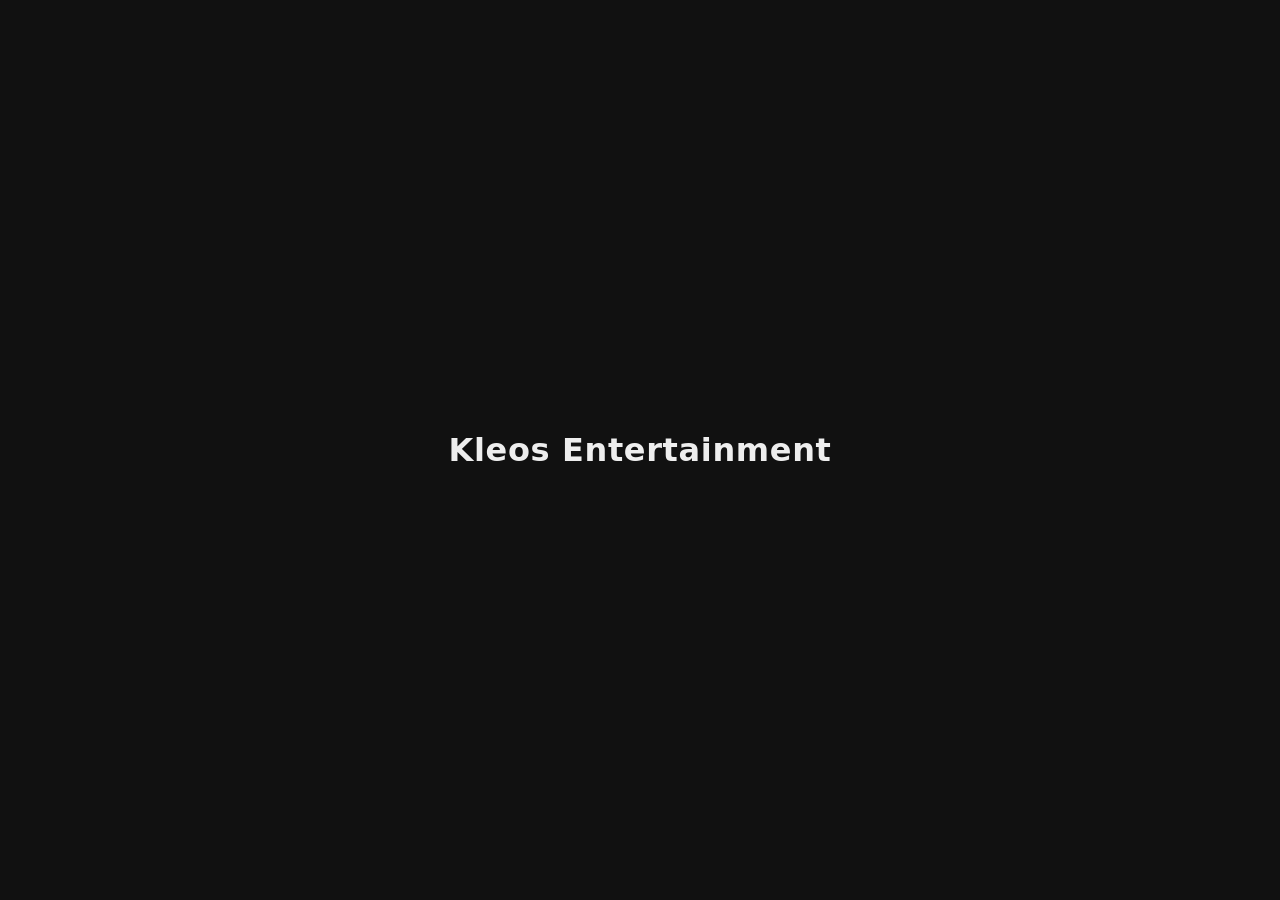
==== commit 59a6f6a7: "Update index.html" ====
--- a/index.html
+++ b/index.html
@@ -1,287 +1,16 @@
 <!doctype html>
-<html lang="de" class="no-js">
+<html lang="de">
 <head>
   <meta charset="utf-8">
   <meta name="viewport" content="width=device-width, initial-scale=1">
-  <title>Kleos Entertainment</title>
-  <meta name="description" content="Kleos Entertainment – Film, Musik und Live-Erlebnisse, die bleiben.">
-  <meta name="theme-color" content="#0b0a09">
-  <meta property="og:title" content="Kleos Entertainment">
-  <meta property="og:description" content="Film, Musik und Live-Erlebnisse, die bleiben.">
-  <meta property="og:type" content="website">
-  <link rel="icon" href="assets/favicon.svg" type="image/svg+xml">
-  <link rel="preconnect" href="https://fonts.googleapis.com">
-  <link rel="preconnect" href="https://fonts.gstatic.com" crossorigin>
-  <link href="https://fonts.googleapis.com/css2?family=Fraunces:ital,opsz,wght@0,9..144,300..700;1,9..144,300..700&family=Inter:wght@400;500;600&display=swap" rel="stylesheet">
-  <link rel="stylesheet" href="styles.css">
+  <title>Kleos KLEOS KLEOS KLEOS Entertainment</title>
+  <style>
+    body { margin: 0; min-height: 100vh; display: grid; place-items: center;
+           font-family: system-ui, sans-serif; background: #111; color: #eee; }
+    h1 { font-weight: 600; letter-spacing: .02em; }
+  </style>
 </head>
 <body>
-  <a class="skip-link" href="#main">Zum Inhalt springen</a>
-
-  <header class="nav" id="top">
-    <div class="container nav__inner">
-      <a class="brand" href="#top" aria-label="Kleos Entertainment – Startseite">
-        <svg class="brand__mark" viewBox="0 0 32 32" aria-hidden="true">
-          <circle cx="16" cy="16" r="15" fill="none" stroke="currentColor" stroke-width="1.5"/>
-          <path d="M11 8v16M11 16l9-8M13.5 13.8 21 24" fill="none" stroke="currentColor" stroke-width="1.8" stroke-linecap="round"/>
-        </svg>
-        <span>Kleos<em>Entertainment</em></span>
-      </a>
-      <button class="nav__toggle" aria-expanded="false" aria-controls="nav-menu" aria-label="Menü öffnen">
-        <span></span><span></span>
-      </button>
-      <nav class="nav__menu" id="nav-menu" aria-label="Hauptnavigation">
-        <a href="#about">Über uns</a>
-        <a href="#services">Leistungen</a>
-        <a href="#work">Projekte</a>
-        <a href="#process">Ablauf</a>
-        <a class="btn btn--small" href="#contact">Kontakt</a>
-      </nav>
-    </div>
-  </header>
-
-  <main id="main">
-    <!-- HERO -->
-    <section class="hero">
-      <div class="hero__bg" aria-hidden="true">
-        <div class="orb orb--1"></div>
-        <div class="orb orb--2"></div>
-        <div class="orb orb--3"></div>
-        <div class="grain"></div>
-      </div>
-      <div class="container hero__content">
-        <p class="eyebrow reveal">κλέος &nbsp;·&nbsp; Ruhm, der bleibt</p>
-        <h1 class="hero__title reveal">
-          Geschichten,<br>
-          die <span class="shine">bleiben.</span>
-        </h1>
-        <p class="hero__lead reveal">
-          Kleos Entertainment entwickelt und produziert Film, Musik und
-          Live-Erlebnisse – mit Haltung, Handwerk und dem Anspruch,
-          dass man noch lange darüber spricht.
-        </p>
-        <div class="hero__actions reveal">
-          <a class="btn" href="#contact">Projekt anfragen</a>
-          <a class="btn btn--ghost" href="#work">Arbeiten ansehen <span aria-hidden="true">→</span></a>
-        </div>
-      </div>
-      <a class="hero__scroll" href="#about" aria-label="Nach unten scrollen"><span></span></a>
-    </section>
-
-    <!-- MARQUEE -->
-    <div class="marquee" aria-hidden="true">
-      <div class="marquee__track">
-        <span>Film</span><i>✦</i><span>Serie</span><i>✦</i><span>Musik</span><i>✦</i><span>Live-Events</span><i>✦</i><span>Branded Content</span><i>✦</i><span>Talent</span><i>✦</i>
-        <span>Film</span><i>✦</i><span>Serie</span><i>✦</i><span>Musik</span><i>✦</i><span>Live-Events</span><i>✦</i><span>Branded Content</span><i>✦</i><span>Talent</span><i>✦</i>
-      </div>
-    </div>
-
-    <!-- ABOUT -->
-    <section class="section about" id="about">
-      <div class="container about__grid">
-        <div class="reveal">
-          <p class="eyebrow">Über uns</p>
-          <h2 class="section__title">Der Name ist<br><em>Programm.</em></h2>
-        </div>
-        <div class="about__text reveal">
-          <p class="big">
-            In der griechischen Antike war <strong>Kleos</strong> der Ruhm,
-            der einen Menschen überdauert – weitergetragen durch Geschichten,
-            Lieder und Erinnerungen.
-          </p>
-          <p>
-            Genau das ist unser Antrieb. Wir bringen Kreative, Marken und
-            Publikum zusammen und verwandeln starke Ideen in Erlebnisse, die
-            berühren. Von der ersten Skizze bis zum letzten Applaus begleiten
-            wir jedes Projekt persönlich – unabhängig, leidenschaftlich und
-            mit einem Gespür für das, was bleibt.
-          </p>
-        </div>
-      </div>
-    </section>
-
-    <!-- SERVICES -->
-    <section class="section services" id="services">
-      <div class="container">
-        <div class="section__head reveal">
-          <p class="eyebrow">Leistungen</p>
-          <h2 class="section__title">Was wir <em>erschaffen.</em></h2>
-        </div>
-        <div class="cards">
-          <article class="card reveal">
-            <span class="card__num">01</span>
-            <svg class="card__icon" viewBox="0 0 48 48" aria-hidden="true"><rect x="6" y="14" width="26" height="20" rx="3"/><path d="M32 21l10-6v18l-10-6z"/></svg>
-            <h3>Film &amp; Serie</h3>
-            <p>Entwicklung, Produktion und Postproduktion – vom Kurzfilm bis zum seriellen Format, fiktional wie dokumentarisch.</p>
-          </article>
-          <article class="card reveal">
-            <span class="card__num">02</span>
-            <svg class="card__icon" viewBox="0 0 48 48" aria-hidden="true"><path d="M18 34V10l20-4v24"/><circle cx="13" cy="34" r="5"/><circle cx="33" cy="30" r="5"/></svg>
-            <h3>Musik</h3>
-            <p>Artist Development, Releases und Musikvideos. Wir geben Künstlerinnen und Künstlern Raum, ihren Sound zu finden.</p>
-          </article>
-          <article class="card reveal">
-            <span class="card__num">03</span>
-            <svg class="card__icon" viewBox="0 0 48 48" aria-hidden="true"><path d="M24 6v6M10 12l4 4M38 12l-4 4"/><path d="M8 40c3-10 9-16 16-16s13 6 16 16z"/></svg>
-            <h3>Live-Events</h3>
-            <p>Konzerte, Shows und Premieren mit Dramaturgie. Wir konzipieren Abende, die man nicht nur sieht, sondern spürt.</p>
-          </article>
-          <article class="card reveal">
-            <span class="card__num">04</span>
-            <svg class="card__icon" viewBox="0 0 48 48" aria-hidden="true"><path d="M24 6l5 11 12 1-9 8 3 12-11-6-11 6 3-12-9-8 12-1z"/></svg>
-            <h3>Branded Content</h3>
-            <p>Kampagnen und Formate für Marken, die mehr erzählen wollen als Werbung – authentisch, cineastisch, wirksam.</p>
-          </article>
-        </div>
-      </div>
-    </section>
-
-    <!-- WORK -->
-    <section class="section work" id="work">
-      <div class="container">
-        <div class="section__head section__head--row reveal">
-          <div>
-            <p class="eyebrow">Projekte</p>
-            <h2 class="section__title">Ausgewählte <em>Arbeiten.</em></h2>
-          </div>
-          <p class="section__note">Ein Einblick in Formate, an denen wir arbeiten. Weitere Projekte stellen wir gern persönlich vor.</p>
-        </div>
-        <div class="work__grid">
-          <a class="tile tile--wide reveal" href="#contact">
-            <div class="tile__art tile__art--1" aria-hidden="true"></div>
-            <div class="tile__meta">
-              <span class="tag">Film</span>
-              <h3>Projekt Titel Eins</h3>
-              <p>Kurzbeschreibung des Projekts</p>
-            </div>
-          </a>
-          <a class="tile reveal" href="#contact">
-            <div class="tile__art tile__art--2" aria-hidden="true"></div>
-            <div class="tile__meta">
-              <span class="tag">Musik</span>
-              <h3>Projekt Titel Zwei</h3>
-              <p>Kurzbeschreibung des Projekts</p>
-            </div>
-          </a>
-          <a class="tile reveal" href="#contact">
-            <div class="tile__art tile__art--3" aria-hidden="true"></div>
-            <div class="tile__meta">
-              <span class="tag">Live</span>
-              <h3>Projekt Titel Drei</h3>
-              <p>Kurzbeschreibung des Projekts</p>
-            </div>
-          </a>
-          <a class="tile tile--wide reveal" href="#contact">
-            <div class="tile__art tile__art--4" aria-hidden="true"></div>
-            <div class="tile__meta">
-              <span class="tag">Branded</span>
-              <h3>Projekt Titel Vier</h3>
-              <p>Kurzbeschreibung des Projekts</p>
-            </div>
-          </a>
-        </div>
-      </div>
-    </section>
-
-    <!-- QUOTE -->
-    <section class="quote">
-      <div class="container">
-        <blockquote class="reveal">
-          <p>„Was wir erschaffen, soll nicht nur gesehen werden –
-          es soll <em>erinnert</em> werden.“</p>
-          <footer>— Unser Leitgedanke</footer>
-        </blockquote>
-      </div>
-    </section>
-
-    <!-- PROCESS -->
-    <section class="section process" id="process">
-      <div class="container">
-        <div class="section__head reveal">
-          <p class="eyebrow">Ablauf</p>
-          <h2 class="section__title">Von der Idee<br>zum <em>Applaus.</em></h2>
-        </div>
-        <ol class="steps">
-          <li class="step reveal">
-            <span class="step__num">I</span>
-            <h3>Zuhören</h3>
-            <p>Wir verstehen Vision, Zielgruppe und Rahmen – und stellen die richtigen Fragen.</p>
-          </li>
-          <li class="step reveal">
-            <span class="step__num">II</span>
-            <h3>Entwickeln</h3>
-            <p>Konzept, Dramaturgie und Team: Wir formen die Idee zu einem klaren Plan.</p>
-          </li>
-          <li class="step reveal">
-            <span class="step__num">III</span>
-            <h3>Produzieren</h3>
-            <p>Mit erfahrenen Partnern setzen wir um – präzise, kreativ und im Budget.</p>
-          </li>
-          <li class="step reveal">
-            <span class="step__num">IV</span>
-            <h3>Begeistern</h3>
-            <p>Release, Premiere oder Bühne: Wir bringen das Ergebnis zu seinem Publikum.</p>
-          </li>
-        </ol>
-      </div>
-    </section>
-
-    <!-- CONTACT -->
-    <section class="section contact" id="contact">
-      <div class="container contact__inner">
-        <div class="contact__intro reveal">
-          <p class="eyebrow">Kontakt</p>
-          <h2 class="section__title">Lass uns etwas<br><em>Bleibendes</em> schaffen.</h2>
-          <p>Du hast eine Idee, ein Projekt oder eine Marke mit Geschichte? Schreib uns – wir melden uns zeitnah.</p>
-          <a class="contact__mail" href="mailto:hello@kleos-entertainment.com">hello@kleos-entertainment.com</a>
-        </div>
-        <form class="form reveal" id="contact-form" novalidate>
-          <div class="field">
-            <input id="name" name="name" type="text" placeholder=" " autocomplete="name" required>
-            <label for="name">Name</label>
-          </div>
-          <div class="field">
-            <input id="email" name="email" type="email" placeholder=" " autocomplete="email" required>
-            <label for="email">E-Mail</label>
-          </div>
-          <div class="field">
-            <select id="topic" name="topic">
-              <option>Film &amp; Serie</option>
-              <option>Musik</option>
-              <option>Live-Events</option>
-              <option>Branded Content</option>
-              <option>Etwas anderes</option>
-            </select>
-            <label for="topic" class="label--fixed">Thema</label>
-          </div>
-          <div class="field">
-            <textarea id="message" name="message" rows="4" placeholder=" " required></textarea>
-            <label for="message">Deine Nachricht</label>
-          </div>
-          <button class="btn btn--full" type="submit">Nachricht senden <span aria-hidden="true">→</span></button>
-          <p class="form__hint" role="status" aria-live="polite"></p>
-        </form>
-      </div>
-    </section>
-  </main>
-
-  <footer class="footer">
-    <div class="container footer__inner">
-      <a class="brand" href="#top">
-        <svg class="brand__mark" viewBox="0 0 32 32" aria-hidden="true">
-          <circle cx="16" cy="16" r="15" fill="none" stroke="currentColor" stroke-width="1.5"/>
-          <path d="M11 8v16M11 16l9-8M13.5 13.8 21 24" fill="none" stroke="currentColor" stroke-width="1.8" stroke-linecap="round"/>
-        </svg>
-        <span>Kleos<em>Entertainment</em></span>
-      </a>
-      <nav class="footer__links" aria-label="Rechtliches">
-        <a href="impressum.html">Impressum</a>
-        <a href="datenschutz.html">Datenschutz</a>
-      </nav>
-      <p class="footer__copy">© <span id="year">2026</span> Kleos Entertainment</p>
-    </div>
-  </footer>
-
-  <script src="script.js"></script>
+  <h1>Kleos Entertainment</h1>
 </body>
 </html>
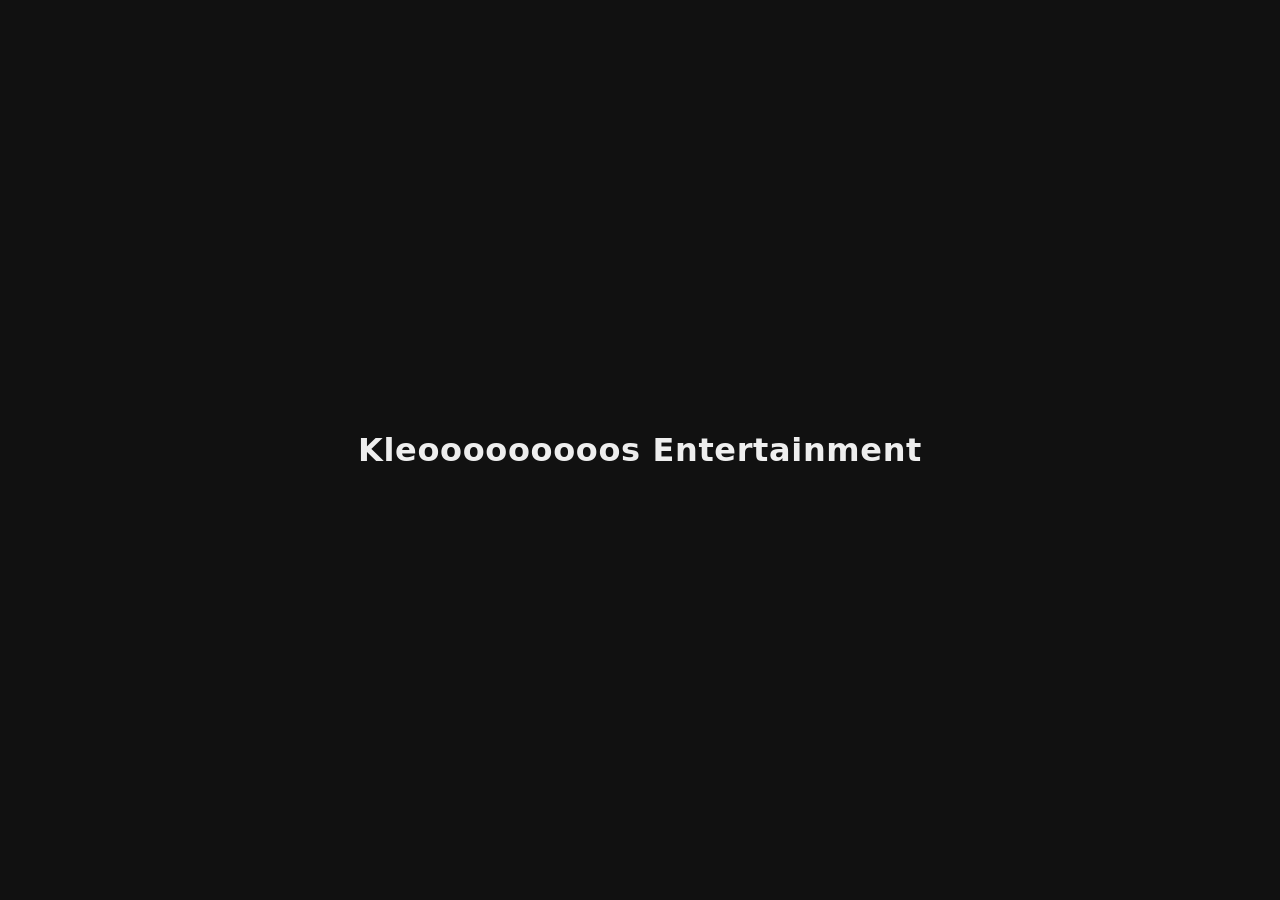
==== commit ca1b8ee9: "Update index.html" ====
--- a/index.html
+++ b/index.html
@@ -11,6 +11,6 @@
   </style>
 </head>
 <body>
-  <h1>Kleos Entertainment</h1>
+  <h1>Kleooooooooos Entertainment</h1>
 </body>
 </html>
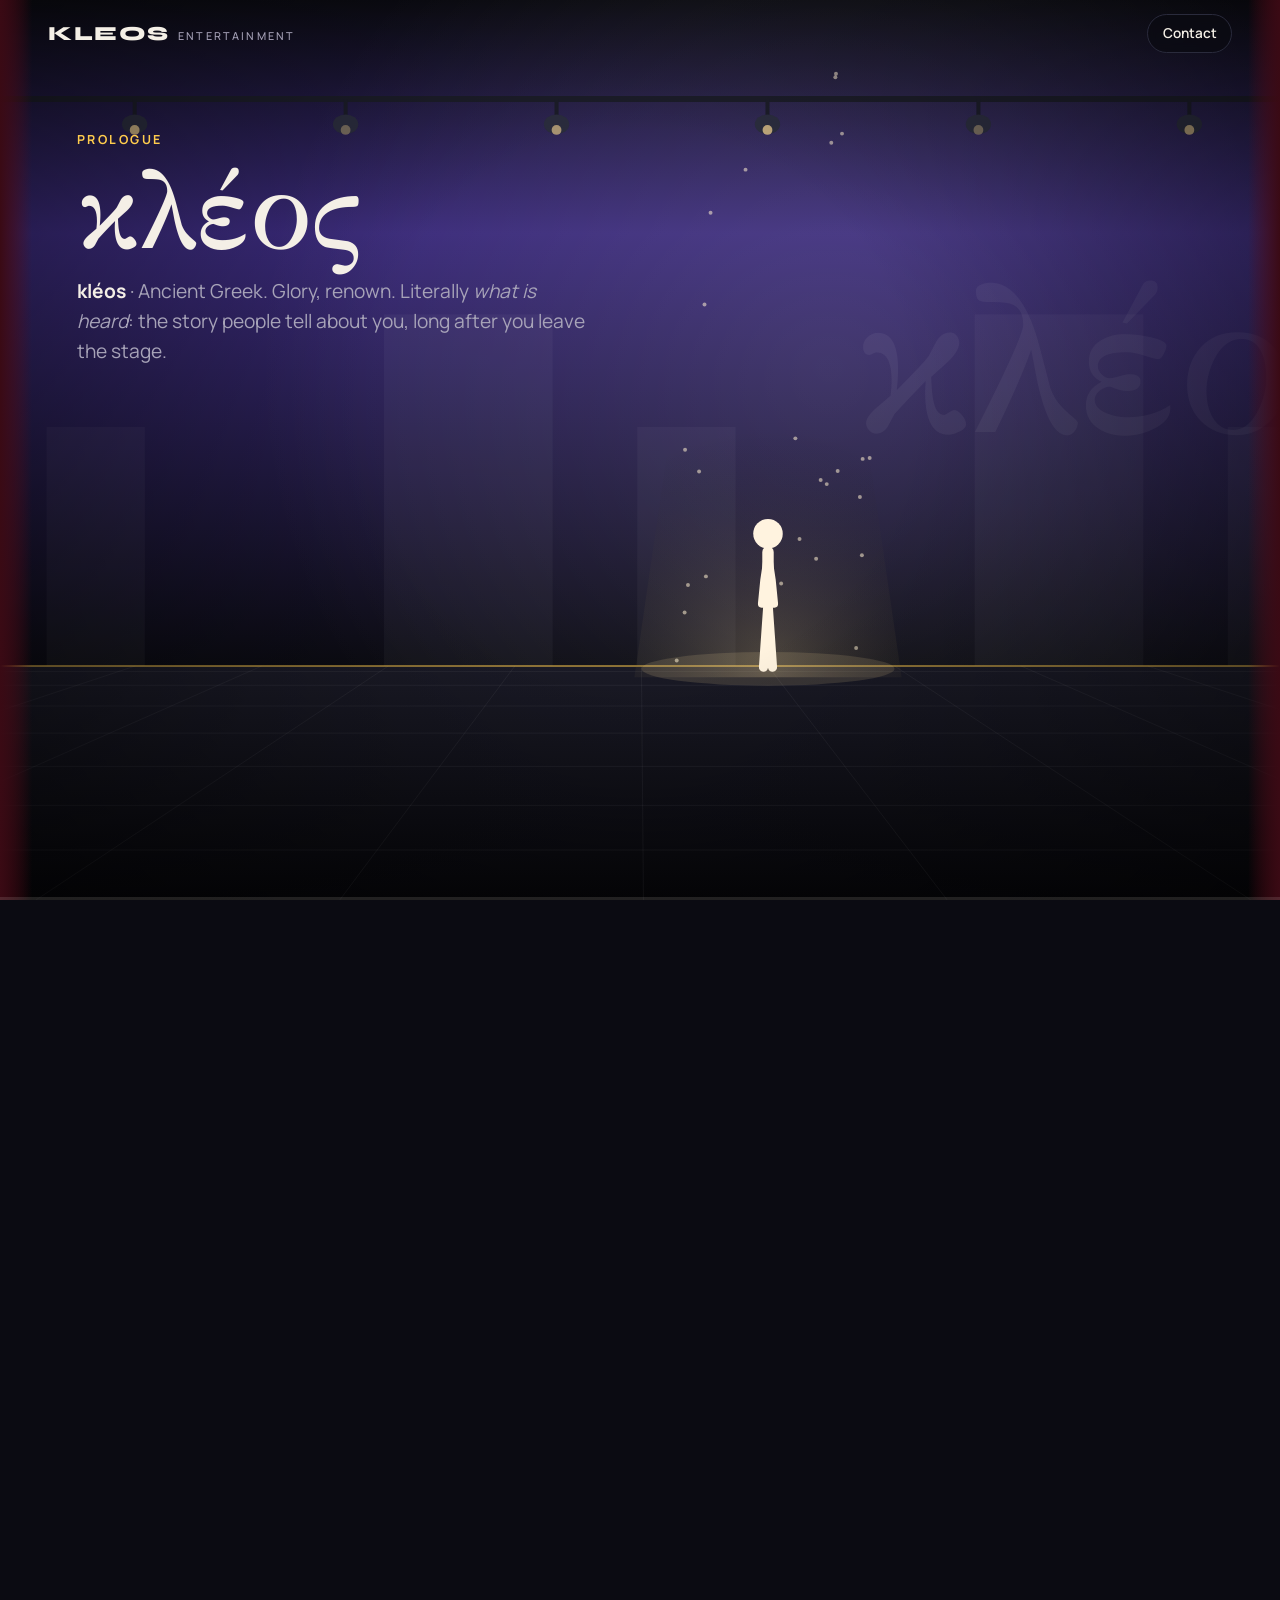
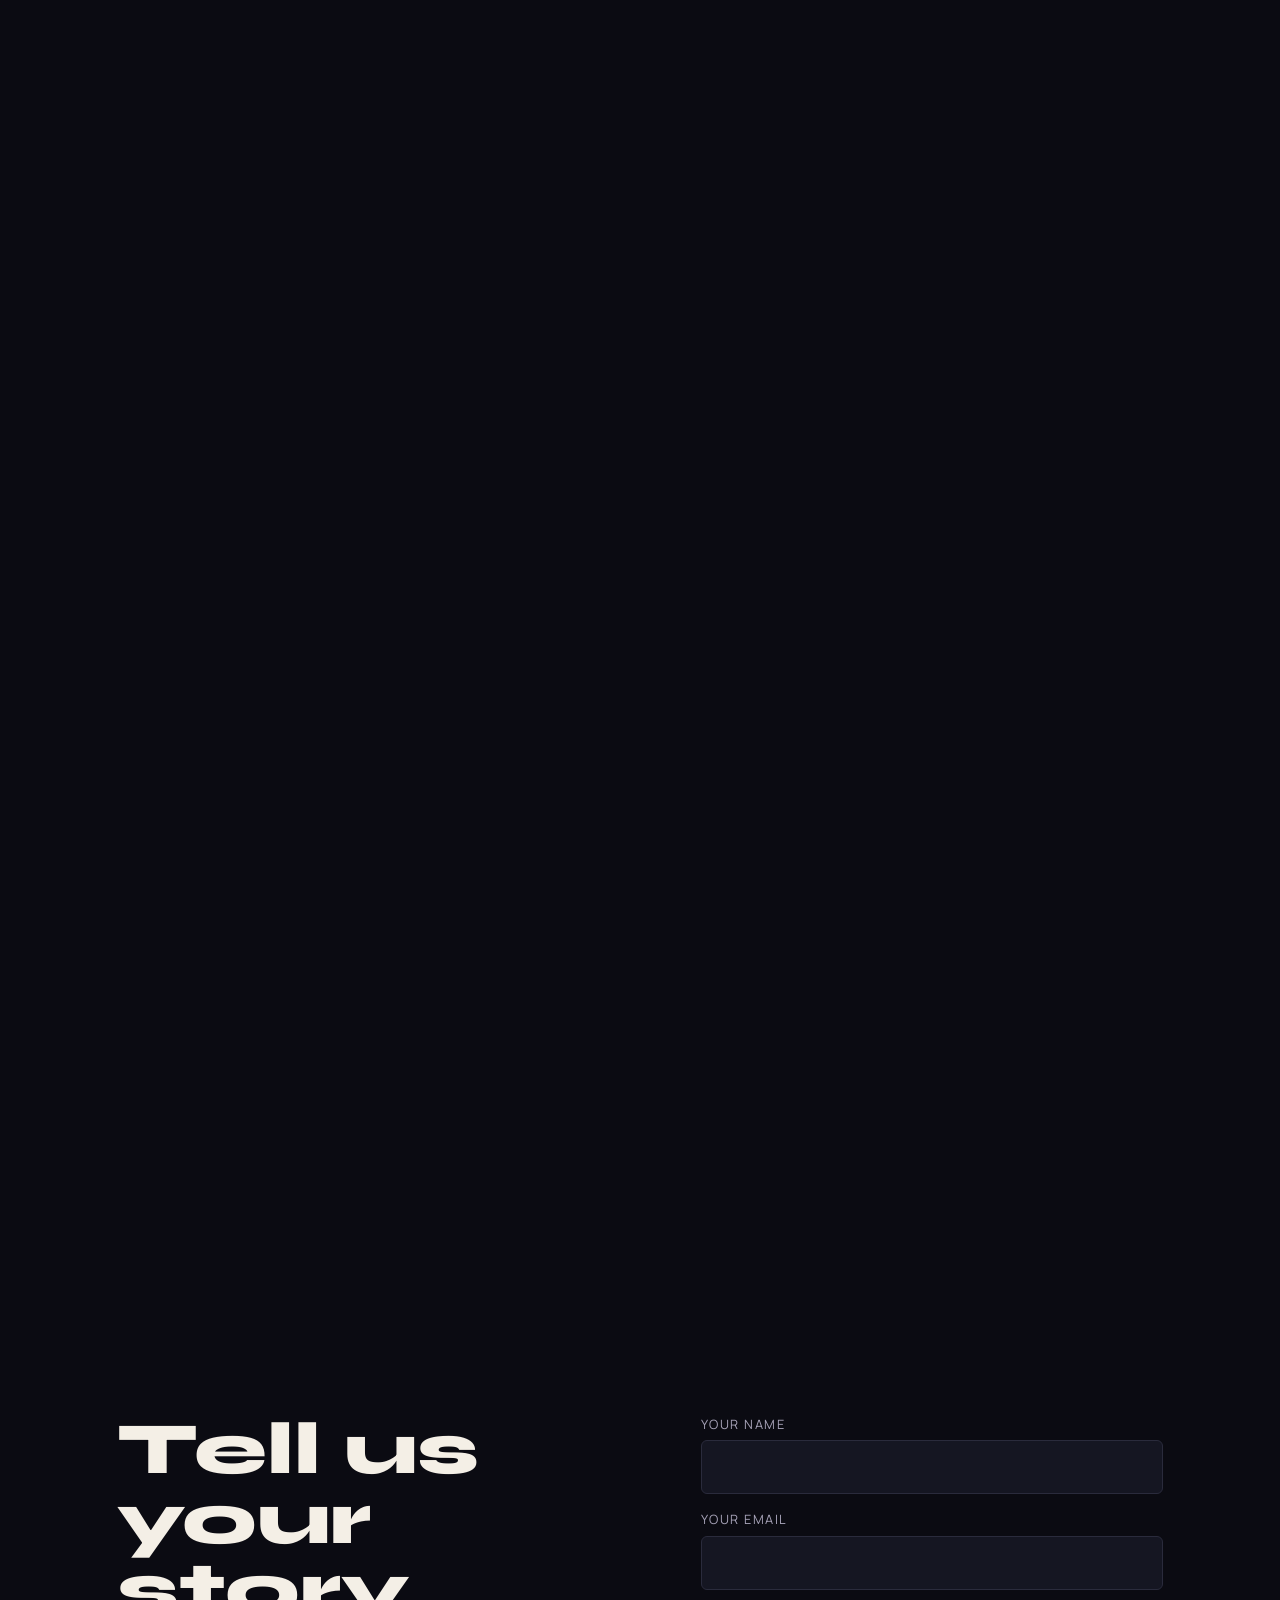
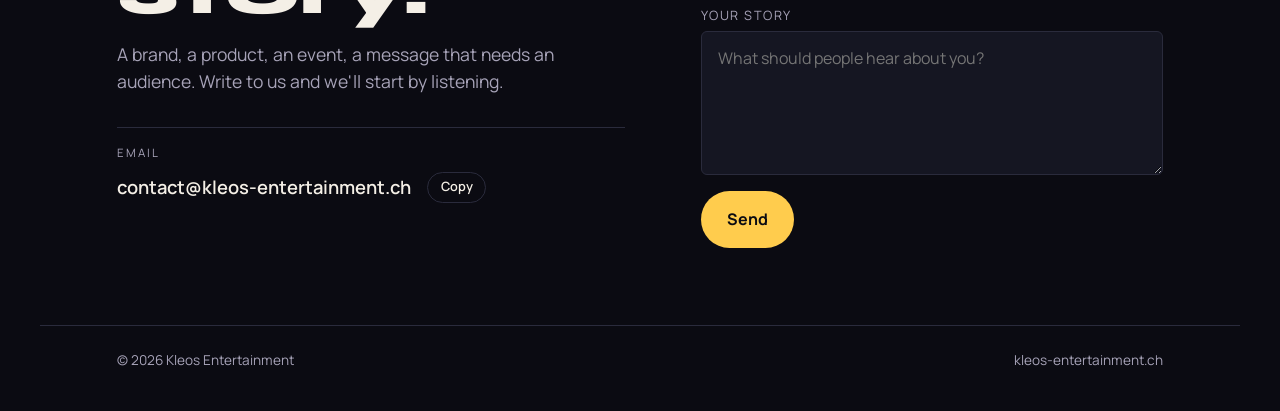
==== commit acba0ab5: "Make the Stage story the homepage Co-Authored-By: Claude Opus 5.5 <noreply@anthropic.com> Claude-Ses" ====
--- a/index.html
+++ b/index.html
@@ -1,16 +1,337 @@
 <!doctype html>
-<html lang="de">
+<html lang="en">
 <head>
-  <meta charset="utf-8">
-  <meta name="viewport" content="width=device-width, initial-scale=1">
-  <title>Kleos KLEOS KLEOS KLEOS Entertainment</title>
-  <style>
-    body { margin: 0; min-height: 100vh; display: grid; place-items: center;
-           font-family: system-ui, sans-serif; background: #111; color: #eee; }
-    h1 { font-weight: 600; letter-spacing: .02em; }
-  </style>
+<meta charset="utf-8">
+<meta name="viewport" content="width=device-width, initial-scale=1, viewport-fit=cover">
+<title>Kleos Stage</title>
+<link rel="preconnect" href="https://fonts.googleapis.com"><link rel="preconnect" href="https://fonts.gstatic.com" crossorigin>
+<link rel="stylesheet" href="https://fonts.googleapis.com/css2?family=Syne:wght@600;700;800&family=Manrope:wght@400;500;700&family=GFS+Didot&display=swap">
+<style>
+:root{--bg:#0b0b12;--fg:#f4efe6;--muted:#a7a3b8;--accent:#ffcc4d;--accent2:#ff5e57;--line:#2a2b3c;--field:#151622;
+  --f-display:"Syne",sans-serif;--f-body:"Manrope",system-ui,sans-serif;color-scheme:dark}
+.card{left:clamp(16px,6vw,96px);top:clamp(76px,14vh,140px);max-width:min(34rem,calc(100vw - 32px))}
+.card .act{font-family:var(--f-body);font-weight:700;font-size:.78rem;letter-spacing:.2em;text-transform:uppercase;color:var(--accent)}
+.card h2{font-family:var(--f-display);font-weight:800;font-size:clamp(2.1rem,5.6vw,4.4rem);line-height:.98;margin:.35rem 0 .7rem;text-wrap:balance;transform:translateY(calc((1 - var(--o,1))*18px))}
+.card.prologue h2{font-family:"GFS Didot",serif;font-weight:400;font-size:clamp(3.4rem,10vw,7rem)}
+.card p{margin:0;font-size:clamp(1rem,1.6vw,1.2rem);line-height:1.55;color:var(--muted);max-width:32rem}
+.card p b{color:var(--fg)}
+@media (max-width:640px){.card{top:72px}}
+
+*{box-sizing:border-box}
+html{scroll-behavior:smooth}
+body{margin:0;background:var(--bg);color:var(--fg);font-family:var(--f-body);font-size:16px;line-height:1.55}
+:focus-visible{outline:2px solid var(--accent);outline-offset:3px}
+.top{position:fixed;left:0;right:0;top:0;z-index:10;display:flex;align-items:center;justify-content:space-between;gap:1rem;padding:calc(14px + env(safe-area-inset-top,0px)) clamp(16px,4vw,48px) 14px;pointer-events:none}
+.top a{pointer-events:auto;color:var(--fg);text-decoration:none}
+.mark{font-family:var(--f-display);font-weight:800;font-size:1.25rem;letter-spacing:.08em;display:flex;align-items:baseline;gap:.5rem}
+.mark small{font-family:var(--f-body);font-weight:500;font-size:.68rem;letter-spacing:.2em;text-transform:uppercase;color:var(--muted)}
+.top nav{display:flex;gap:.4rem}
+.top nav a{font-size:.85rem;font-weight:600;padding:.5rem .9rem;border:1.5px solid var(--line);border-radius:99px;background:color-mix(in srgb,var(--bg) 70%,transparent);backdrop-filter:blur(6px)}
+.top nav a:hover{border-color:var(--accent);color:var(--accent)}
+@media (max-width:520px){.mark small{display:none}}
+.story{height:var(--len,855vh);position:relative}
+.stage{position:sticky;top:0;height:100vh;height:100dvh;overflow:hidden}
+#world{position:absolute;inset:0;width:100%;height:100%;display:block}
+.cards{position:absolute;inset:0;pointer-events:none}
+.card{position:absolute;opacity:0}
+.card:first-child{opacity:1}
+.progress{position:absolute;left:0;right:0;bottom:0;height:3px;background:color-mix(in srgb,var(--fg) 12%,transparent)}
+.progress i{display:block;height:100%;background:var(--accent);transform-origin:left;transform:scaleX(0)}
+.sr{position:absolute;width:1px;height:1px;overflow:hidden;clip:rect(0 0 0 0);white-space:nowrap}
+
+.contact{padding-inline:clamp(16px,6vw,96px);padding-block:clamp(64px,10vw,120px) 40px;display:grid;grid-template-columns:minmax(0,1.1fr) minmax(0,1fr);gap:clamp(32px,6vw,80px);max-width:1200px;margin:0 auto}
+@media (max-width:800px){.contact{grid-template-columns:1fr}}
+.contact h2{font-family:var(--f-display);font-weight:800;font-size:clamp(2.4rem,6vw,4.6rem);line-height:.95;margin:0 0 1rem;text-wrap:balance}
+.contact .lead{color:var(--muted);font-size:1.1rem;max-width:30rem;margin:0 0 2rem}
+.reach{display:grid;gap:1rem}
+.reach .row{display:flex;flex-wrap:wrap;align-items:center;gap:.6rem 1rem;padding-block:1rem;border-top:1.5px solid var(--line)}
+.reach .k{font-size:.72rem;letter-spacing:.18em;text-transform:uppercase;color:var(--muted);width:100%}
+.reach a,.reach #mail-text{color:var(--fg);font-size:1.15rem;font-weight:600;text-decoration:none;word-break:break-all}
+.reach a:hover{color:var(--accent)}
+.chip{font:inherit;font-size:.8rem;font-weight:600;color:var(--fg);background:transparent;border:1.5px solid var(--line);border-radius:99px;padding:.3rem .8rem;cursor:pointer}
+.chip:hover{border-color:var(--accent);color:var(--accent)}
+form{display:grid;gap:1rem;align-content:start}
+label{display:grid;gap:.35rem;font-size:.8rem;letter-spacing:.12em;text-transform:uppercase;color:var(--muted)}
+input,textarea{font:inherit;font-size:1rem;letter-spacing:0;text-transform:none;color:var(--fg);background:var(--field);border:1.5px solid var(--line);border-radius:6px;padding:.85rem 1rem;width:100%}
+textarea{min-height:9rem;resize:vertical}
+input:focus,textarea:focus{outline:none;border-color:var(--accent)}
+.send{font:inherit;font-weight:700;font-size:1rem;color:var(--bg);background:var(--accent);border:0;border-radius:99px;padding:1rem 1.6rem;cursor:pointer;justify-self:start}
+.send:hover{background:var(--accent2)}
+#form-note{min-height:1.4em;margin:0;color:var(--muted);font-size:.92rem}
+footer{padding-inline:clamp(16px,6vw,96px);padding-block:24px 40px;color:var(--muted);font-size:.85rem;max-width:1200px;margin:0 auto;border-top:1.5px solid var(--line);display:flex;flex-wrap:wrap;justify-content:space-between;gap:.5rem}
+</style>
 </head>
 <body>
-  <h1>Kleooooooooos Entertainment</h1>
+
+
+<header class="top">
+  <a class="mark" href="#story" aria-label="Kleos Entertainment, back to the start">KLEOS<small>Entertainment</small></a>
+  <nav aria-label="Reach us"><a href="#contact">Contact</a></nav>
+</header>
+
+<section id="story" class="story" aria-label="The story of Kleos Entertainment, in nine scenes">
+  <div class="stage">
+    <canvas id="world" aria-hidden="true"></canvas>
+    <div class="cards">
+      <article class="card prologue" data-act="Prologue" data-short="κλέος"><span class="act">Prologue</span><h2>κλέος</h2><p><b>kléos</b> · Ancient Greek. Glory, renown. Literally <i>what is heard</i>: the story people tell about you, long after you leave the stage.</p></article><article class="card" data-act="Act I" data-short="The heroes"><span class="act">Act I</span><h2>Every hero had a story of their own.</h2><p>Different deeds, different songs. That is what made each of them unforgettable.</p></article><article class="card" data-act="Act II" data-short="Your brand"><span class="act">Act II</span><h2>So does every brand.</h2><p>Which is why we don't do cookie-cutter. A template makes you look like everyone else.</p></article><article class="card" data-act="Act III · Listen" data-short="Listen"><span class="act">Act III · Listen</span><h2>First, we listen.</h2><p>We research your brand, your product and the people who use it, until we know how they see you today.</p></article><article class="card" data-act="Act IV · Find" data-short="Find"><span class="act">Act IV · Find</span><h2>Then we dig for what only you have.</h2><p>Your USP. If your story could belong to a competitor, people will go to the competitor.</p></article><article class="card" data-act="Act V · Tell" data-short="Tell"><span class="act">Act V · Tell</span><h2>Then we tell it so people want to hear it.</h2><p>Entertain people and they listen with their ears and their hearts. That is how a message sticks.</p></article><article class="card" data-act="Deed · Orangina Switzerland" data-short="One costume"><span class="act">Deed · Orangina Switzerland</span><h2>One costume. A whole character.</h2><p>Small budget, big idea: a character who tells the brand's story in short, funny clips for social media.</p></article><article class="card" data-act="Deed · Eurovision Song Contest" data-short="Stage fever"><span class="act">Deed · Eurovision Song Contest</span><h2>A safety briefing with stage fever.</h2><p>The briefing for every delegation and crew, filmed on a set that feels like the show, with jokes for the fans. They learned the rules and walked in already fired up.</p></article><article class="card" data-act="Your turn" data-short="Your story"><span class="act">Your turn</span><h2>What will they hear about you?</h2><p>Let's find your kleos. Scroll on and tell us about it.</p></article>
+    </div>
+    <div class="progress" aria-hidden="true"><i id="bar"></i></div>
+  </div>
+</section>
+
+<section id="contact" class="contact" aria-label="Contact">
+  <div>
+    <h2>Tell us your story.</h2>
+    <p class="lead">A brand, a product, an event, a message that needs an audience. Write to us and we'll start by listening.</p>
+    <div class="reach">
+      <div class="row"><span class="k">Email</span><span id="mail-text">contact@kleos-entertainment.ch</span><button class="chip" id="copy-mail" type="button" data-mail="contact@kleos-entertainment.ch">Copy</button></div>
+    </div>
+  </div>
+  <form id="contact-form" data-to="contact@kleos-entertainment.ch" novalidate>
+    <label for="f-name">Your name<input id="f-name" name="name" autocomplete="name" required></label>
+    <label for="f-email">Your email<input id="f-email" name="email" type="email" autocomplete="email"></label>
+    <label for="f-msg">Your story<textarea id="f-msg" name="message" placeholder="What should people hear about you?"></textarea></label>
+    <button class="send" type="submit">Send</button>
+    <p id="form-note" aria-live="polite"></p>
+  </form>
+</section>
+<footer><span>© 2026 Kleos Entertainment</span><span>kleos-entertainment.ch</span></footer>
+
+<script>
+window.THEME=(function(){
+  const cyc=['#3a2a7a','#5a1f6e','#1f4f66','#6b3a12','#1d4a7a','#6e1f3f','#6b4a10','#3a1f7a','#16505a'];
+  const hex=h=>[1,3,5].map(i=>parseInt(h.slice(i,i+2),16));
+  const mix=(a,b,k)=>{const A=hex(a),B=hex(b);return'rgb('+A.map((v,i)=>Math.round(v+(B[i]-v)*k)).join(',')+')'};
+  const base={bg:'#0b0b12',set:'#30324a',dim:'#4f5373',hero:'#fff3df',light:'rgba(255,224,160,.5)',dust:'rgba(255,240,210,.55)',ghost:'rgba(255,255,255,.06)',a1:'#ffcc4d',a2:'#ff5e57',a3:'#6fe3d0',crowd:'#040409'};
+  return{
+    ground:.74,groundMobile:.8,heroAt:.4,heroAtWide:.6,heroWeight:6.5,display:'"Syne",sans-serif',body:'"Manrope",sans-serif',greek:'"GFS Didot",serif',
+    pal(k){const u=k*(cyc.length-1),i=Math.min(cyc.length-2,Math.floor(u));return Object.assign({cyc:mix(cyc[i],cyc[i+1],u-i)},base)},
+    back(x,{W,H,gy,s,cam,t,C}){
+      const g=x.createLinearGradient(0,0,0,gy);g.addColorStop(0,C.bg);g.addColorStop(.35,C.cyc);g.addColorStop(1,C.bg);x.fillStyle=g;x.fillRect(0,0,W,gy+2);
+      // a soft wash of light drifting on the cyclorama
+      const bx=W*.6-((cam*.08)%(W*1.4)),r=Math.max(W,H)*.45,b=x.createRadialGradient(bx,gy*.55,10,bx,gy*.55,r);b.addColorStop(0,'rgba(255,255,255,.10)');b.addColorStop(1,'rgba(255,255,255,0)');x.fillStyle=b;x.fillRect(0,0,W,gy);
+      // lighting truss with lamps, slower than the stage for depth
+      const ty=Math.max(54,H*.11);x.fillStyle='#1b1c28';x.fillRect(0,ty-3,W,6);
+      const step=150*s,off=-((cam*.45)%step);
+      for(let px=off-step;px<W+step;px+=step){x.fillStyle='#1b1c28';x.fillRect(px-2,ty,4,14*s);x.fillStyle='#2a2c3d';x.beginPath();x.ellipse(px,ty+18*s,9*s,7*s,0,0,7);x.fill();
+        const on=.5+.5*Math.sin(t*.8+px*.01);x.fillStyle=`rgba(255,220,150,${.35+.4*on})`;x.beginPath();x.arc(px,ty+22*s,3.5*s,0,7);x.fill()}
+      // far flats: tall panels sliding at half speed
+      const fs=420*s,fo=-((cam*.5)%fs);x.fillStyle='rgba(255,255,255,.035)';
+      for(let px=fo-fs;px<W+fs;px+=fs){x.fillRect(px,gy-250*s,120*s,250*s);x.fillRect(px+180*s,gy-170*s,70*s,170*s)}
+    },
+    floor(x,{W,H,gy,s,cam,C}){const g=x.createLinearGradient(0,gy,0,H);g.addColorStop(0,'#1a1a26');g.addColorStop(1,'#050508');x.fillStyle=g;x.fillRect(0,gy,W,H-gy);
+      x.strokeStyle='rgba(255,255,255,.05)';x.lineWidth=1;for(let i=1;i<8;i++){const yy=gy+Math.pow(i/8,1.8)*(H-gy);x.beginPath();x.moveTo(0,yy);x.lineTo(W,yy);x.stroke()}
+      const step=90*s,off=-(cam%step);for(let px=off;px<W+step;px+=step){x.beginPath();x.moveTo(px,gy);x.lineTo(px+(px-W/2)*1.4,H);x.stroke()}
+      x.fillStyle='rgba(255,204,77,.5)';x.fillRect(0,gy-1,W,2)},
+    post(x,{W,H}){const v=x.createRadialGradient(W/2,H*.45,Math.min(W,H)*.3,W/2,H*.45,Math.max(W,H)*.75);v.addColorStop(0,'rgba(0,0,0,0)');v.addColorStop(1,'rgba(0,0,0,.6)');x.fillStyle=v;x.fillRect(0,0,W,H);
+      const cw=Math.max(10,W*.025);[[0,1],[W-cw,-1]].forEach(([px])=>{const g=x.createLinearGradient(px,0,px+cw,0);g.addColorStop(0,px?'rgba(90,10,24,0)':'#3a0a14');g.addColorStop(1,px?'#3a0a14':'rgba(90,10,24,0)');x.fillStyle=g;x.fillRect(px,0,cw,H)})},
+  };
+})();
+</script>
+<script>// Kleos story engine: a scroll-driven stage on which one hero walks through the acts.
+// A theme (window.THEME) supplies the palette, background, floor and post effects.
+(function(){
+const T=window.THEME;
+const reduce=matchMedia('(prefers-reduced-motion: reduce)').matches;
+const story=document.getElementById('story');
+const cv=document.getElementById('world'),x=cv.getContext('2d');
+const cards=[...document.querySelectorAll('.card')];
+const bar=document.getElementById('bar');
+const N=cards.length, WALK=.6;
+let W=0,H=0,gy=0,s=1,S=600,t=0,pos=0,act=0,idx=0,walking=false,fw=0,cam=0;
+
+const clamp=(v,a=0,b=1)=>Math.max(a,Math.min(b,v));
+const ease=v=>v<.5?2*v*v:1-Math.pow(-2*v+2,2)/2;
+const back=v=>{const c1=1.7,c3=c1+1;return 1+c3*Math.pow(v-1,3)+c1*Math.pow(v-1,2)};
+const lerp=(a,b,k)=>a+(b-a)*k;
+
+function resize(){
+  const d=Math.min(2,devicePixelRatio||1);W=cv.clientWidth;H=cv.clientHeight;
+  cv.width=Math.round(W*d);cv.height=Math.round(H*d);x.setTransform(d,0,0,d,0,0);
+  gy=H*(W<640?T.groundMobile:T.ground);s=clamp(Math.min(H/640,W/420),.62,1.45);S=Math.max(W*.85,520*s);
+  story.style.setProperty('--len',(N*95)+'vh');
+}
+
+function read(){
+  const top=-story.getBoundingClientRect().top,total=Math.max(1,story.offsetHeight-innerHeight);
+  const Q=clamp(top/total)*(N-1+WALK);
+  idx=Math.min(N-1,Math.floor(Q));const f=Q-idx;
+  if(idx===N-1){act=clamp(f/WALK);pos=N-1;walking=false;fw=0}
+  else if(f<WALK){act=f/WALK;pos=idx;walking=false;fw=0}
+  else{act=1;fw=(f-WALK)/(1-WALK);pos=idx+ease(fw);walking=true}
+}
+const actOf=j=>j<idx?1:j>idx?0:(walking?1:act);
+
+/* ---------- drawing helpers ---------- */
+const P=()=>T.pal(pos/(N-1));
+function circ(cx,cy,r,c){x.fillStyle=c;x.beginPath();x.arc(cx,cy,r,0,Math.PI*2);x.fill()}
+function line(pts,c,w){x.strokeStyle=c;x.lineWidth=w;x.lineCap='round';x.lineJoin='round';x.beginPath();pts.forEach((p,i)=>i?x.lineTo(p[0],p[1]):x.moveTo(p[0],p[1]));x.stroke()}
+function heart(cx,cy,r,c){x.fillStyle=c;x.beginPath();x.moveTo(cx,cy+r*.9);x.bezierCurveTo(cx-r*1.6,cy-r*.2,cx-r*.7,cy-r*1.4,cx,cy-r*.4);x.bezierCurveTo(cx+r*.7,cy-r*1.4,cx+r*1.6,cy-r*.2,cx,cy+r*.9);x.fill()}
+function star(cx,cy,r,c,rot=0){x.fillStyle=c;x.beginPath();for(let i=0;i<10;i++){const a=rot+i*Math.PI/5-Math.PI/2,rr=i%2?r*.45:r;x.lineTo(cx+Math.cos(a)*rr,cy+Math.sin(a)*rr)}x.fill()}
+function rrect(px,py,w,h,r,c,stroke){x.beginPath();x.roundRect?x.roundRect(px,py,w,h,r):x.rect(px,py,w,h);if(stroke){x.strokeStyle=c;x.lineWidth=stroke;x.stroke()}else{x.fillStyle=c;x.fill()}}
+function txt(str,px,py,size,c,font,align='center',alpha=1){x.save();x.globalAlpha*=alpha;x.fillStyle=c;x.font=`${size}px ${font}`;x.textAlign=align;x.textBaseline='middle';x.fillText(str,px,py);x.restore()}
+function rnd(i){const v=Math.sin(i*127.1+311.7)*43758.5453;return v-Math.floor(v)}
+
+/* ---------- the hero ---------- */
+function limb(o,a,b,L){const e=[o[0]+Math.sin(a)*L,o[1]+Math.cos(a)*L];return [e,[e[0]+Math.sin(b)*L,e[1]+Math.cos(b)*L]]}
+const POSE={
+  stand:()=>({legs:[[.07,0],[-.07,0]],arms:[[.15,.1],[-.15,-.1]],lean:0}),
+  walk:ph=>({legs:[[Math.sin(ph)*.5,Math.max(0,-Math.cos(ph))*.9],[-Math.sin(ph)*.5,Math.max(0,Math.cos(ph))*.9]],arms:[[-Math.sin(ph)*.45,-Math.sin(ph)*.45+.35],[Math.sin(ph)*.45,Math.sin(ph)*.45+.35]],lean:.08,bob:Math.abs(Math.cos(ph))*2}),
+  open:()=>({legs:[[.18,0],[-.18,0]],arms:[[.9,1.2],[-.9,-1.2]],lean:0}),
+  ear:t=>({legs:[[.1,0],[-.05,0]],arms:[[2.25,4.15],[.1,.05]],lean:.16+Math.sin(t*2)*.03}),
+  dig:t=>{const k=Math.sin(t*4);return{legs:[[.35,.2],[-.25,.1]],arms:[[.95+k*.35,.45+k*.35],[.75+k*.35,.25+k*.35]],lean:.5+k*.12,dig:k}},
+  mic:t=>({legs:[[.15,0],[-.15,0]],arms:[[1.0,2.65],[-2.2-Math.sin(t*3)*.2,-2.6]],lean:-.04}),
+  cheer:t=>({legs:[[.2,0],[-.2,0]],arms:[[2.6+Math.sin(t*9)*.15,3.0],[-2.6-Math.sin(t*9)*.15,-3.0]],lean:0,bob:Math.abs(Math.sin(t*6))*6}),
+  wave:t=>({legs:[[.12,0],[-.12,0]],arms:[[2.5,2.9+Math.sin(t*7)*.45],[-.2,-.1]],lean:0}),
+  board:t=>({legs:[[.1,0],[-.1,0]],arms:[[1.25,2.2],[.6+Math.sin(t*5)*.15,1.9]],lean:.05}),
+  bounce:t=>({legs:[[Math.sin(t*6)*.25,0],[-Math.sin(t*6)*.25,0]],arms:[[1.65,1.9+Math.sin(t*6)*.3],[-1.65,-1.9-Math.sin(t*6)*.3]],lean:0,bob:Math.abs(Math.sin(t*6))*8}),
+  front:t=>({legs:[[.22,0],[-.22,0]],arms:[[2.55,2.95+Math.sin(t*7)*.4],[-.45,-.3]],lean:0}),
+};
+function mixPose(a,b,k){const m=(p,q)=>p.map((v,i)=>Array.isArray(v)?m(v,q[i]):lerp(v,q[i],k));return{legs:m(a.legs,b.legs),arms:m(a.arms,b.arms),lean:lerp(a.lean||0,b.lean||0,k),bob:lerp(a.bob||0,b.bob||0,k),dig:b.dig}}
+function drawHero(hx,p,col,w){
+  const L=23*s,A=17*s,hip=[hx,gy-2*L-(p.bob||0)*s+1*s];
+  const ln=p.lean||0,neck=[hip[0]+Math.sin(ln)*36*s,hip[1]-Math.cos(ln)*36*s];
+  const head=[neck[0]+Math.sin(ln)*13*s,neck[1]-Math.cos(ln)*13*s];
+  const sh=[lerp(neck[0],hip[0],.08),lerp(neck[1],hip[1],.08)];
+  const lw=(w||6)*s;
+  p.legs.forEach(([a,b])=>{const [k,f]=limb(hip,a,a-b,L);line([hip,k,f],col,lw)});
+  line([hip,neck],col,lw*1.25);
+  const hands=p.arms.map(([a,b])=>{const [e,h]=limb(sh,a,b,A);line([sh,e,h],col,lw*.9);return h});
+  circ(head[0],head[1],10.5*s,col);
+  return{hip,neck,head,sh,hands,L};
+}
+
+/* ---------- acts: props drawn around the hero's mark (cx) ---------- */
+const SC=[
+ // 0 Prologue: a spotlight finds the hero, the word hangs in the dark
+ {pose:(a,t)=>mixPose(POSE.stand(),POSE.open(),ease(a)),
+  draw(cx,a,C){const k=.45+.55*a;
+    const g=x.createRadialGradient(cx,gy,4,cx,gy,170*s);g.addColorStop(0,C.light);g.addColorStop(1,'transparent');
+    x.save();x.globalAlpha=k;x.fillStyle=g;x.beginPath();x.moveTo(cx-24*s,-10);x.lineTo(cx+24*s,-10);x.lineTo(cx+95*s,gy+8*s);x.lineTo(cx-95*s,gy+8*s);x.fill();
+    x.globalAlpha=k*.6;x.fillStyle=C.light;x.beginPath();x.ellipse(cx,gy+2*s,90*s,12*s,0,0,7);x.fill();x.restore();
+    for(let i=0;i<26;i++){const px=cx+(rnd(i)-.5)*150*s,py=gy-((t*14*(.4+rnd(i+9))+rnd(i+3)*H)%(gy));circ(px,py,1.4*s,C.dust)}
+    txt('κλέος',cx+(W<640?0:250*s),gy-(W<640?260:200)*s,(W<640?90:150)*s,C.ghost,T.greek,'center',.9);}},
+ // 1 Act I: three heroes on plinths light up, theatre masks above
+ {pose:(a,t)=>POSE.stand(),
+  draw(cx,a,C){const xs=[cx+95*s,cx+175*s,cx+255*s];
+    xs.forEach((px,i)=>{const on=clamp(a*3.2-i*.9);const py=gy-26*s;
+      rrect(px-26*s,py,52*s,26*s,3*s,C.set);
+      if(on>0){const g=x.createLinearGradient(px,0,px,py);g.addColorStop(0,'transparent');g.addColorStop(1,C.light);x.save();x.globalAlpha=on*.7;x.fillStyle=g;x.beginPath();x.moveTo(px-8*s,0);x.lineTo(px+8*s,0);x.lineTo(px+34*s,py);x.lineTo(px-34*s,py);x.fill();x.restore()}
+      x.save();x.translate(px,py);x.scale(.62,.62);x.translate(-px,-gy);
+      const col=on>.5?C.hero:C.dim;
+      const h=drawHero(px,[POSE.stand(),POSE.cheer(t),POSE.mic(t)][i],col,6);
+      if(i===0){circ(h.hands[1][0]-8*s,h.hands[1][1],15*s,col);line([[h.hands[0][0],h.hands[0][1]+30*s],[h.hands[0][0]+4*s,h.hands[0][1]-70*s]],col,4*s)}
+      if(i===1){x.strokeStyle=col;x.lineWidth=4*s;x.beginPath();x.arc(h.head[0],h.head[1]-22*s,16*s,Math.PI,0);x.stroke()}
+      if(i===2){x.strokeStyle=col;x.lineWidth=4*s;x.beginPath();x.moveTo(h.hands[0][0]-12*s,h.hands[0][1]-14*s);x.quadraticCurveTo(h.hands[0][0],h.hands[0][1]+18*s,h.hands[0][0]+12*s,h.hands[0][1]-14*s);x.stroke()}
+      x.restore();});
+    const my=gy-235*s,mx=cx+175*s,ma=.25+.75*a;
+    [[-34,1],[34,-1]].forEach(([o,sm],i)=>{x.save();x.globalAlpha=ma;x.translate(mx+o*s,my);x.rotate(o*.004);
+      x.fillStyle=i?C.a2:C.a1;x.beginPath();x.ellipse(0,0,28*s,36*s,0,0,7);x.fill();
+      x.fillStyle=C.bg;x.beginPath();x.ellipse(-10*s,-6*s,6*s,4*s,sm*.3,0,7);x.ellipse(10*s,-6*s,6*s,4*s,-sm*.3,0,7);x.fill();
+      x.strokeStyle=C.bg;x.lineWidth=4*s;x.beginPath();x.arc(0,sm>0?8*s:22*s,12*s,sm>0?.2:Math.PI+.2,sm>0?Math.PI-.2:-.2);x.stroke();x.restore()});}},
+ // 2 Act II: a row of identical cookie-cutter figures topples, only the hero stays
+ {pose:(a,t)=>mixPose(POSE.stand(),POSE.open(),clamp(a*1.6-.6)),
+  draw(cx,a,C){for(let i=0;i<6;i++){const px=cx+(70+i*44)*s,fall=ease(clamp(a*2.2-i*.18));
+      x.save();x.translate(px+16*s,gy);x.rotate(fall*Math.PI/2);x.translate(-px-16*s,-gy);
+      const c=C.dim,u=s*.95;x.fillStyle=c;x.beginPath();
+      x.arc(px,gy-62*u,11*u,0,7);x.rect(px-10*u,gy-52*u,20*u,30*u);x.rect(px-20*u,gy-50*u,40*u,8*u);x.rect(px-10*u,gy-24*u,8*u,24*u);x.rect(px+2*u,gy-24*u,8*u,24*u);x.fill();
+      x.fillStyle=C.bg;x.beginPath();x.arc(px,gy-46*u,1.8*u,0,7);x.arc(px,gy-38*u,1.8*u,0,7);x.fill();x.restore()}
+    if(a>.4){x.save();x.globalAlpha=clamp((a-.4)*2);const g=x.createRadialGradient(cx,gy-50*s,4,cx,gy-50*s,90*s);g.addColorStop(0,C.light);g.addColorStop(1,'transparent');x.fillStyle=g;x.fillRect(cx-100*s,gy-150*s,200*s,160*s);x.restore()}}},
+ // 3 Act III: the hero leans in and listens; the crowd's voices travel to him
+ {pose:(a,t)=>POSE.ear(t),
+  draw(cx,a,C){const sym=['♥','?','!','★','♪'];
+    for(let i=0;i<5;i++){const px=cx+(120+i*38)*s,u=.6+rnd(i)*.15;x.save();x.translate(px,gy);x.scale(u,u);x.translate(-px,-gy);drawHero(px,POSE.wave(t+i),C.dim,6);x.restore();
+      for(let k=0;k<2;k++){const ph=((t*.35+rnd(i*7+k))%1),qx=lerp(px,cx+10*s,ph),qy=lerp(gy-70*s*u,gy-95*s,ph)-Math.sin(ph*Math.PI)*40*s;
+        txt(sym[(i+k)%5],qx,qy,(14+6*a)*s,[C.a1,C.a2,C.a3][(i+k)%3],T.body,'center',Math.sin(ph*Math.PI)*(.5+.5*a))}}
+    x.strokeStyle=C.light;x.lineWidth=2*s;for(let r=0;r<3;r++){const rr=((t*30+r*22)%66)*s+12*s;x.save();x.globalAlpha=(1-rr/(80*s))*a;x.beginPath();x.arc(cx+12*s,gy-100*s,rr,-.8,.8);x.stroke();x.restore()}}},
+ // 4 Act IV: the hero digs; under the floor there is depth, and the USP rises out of it
+ {pose:(a,t)=>POSE.dig(t),
+  draw(cx,a,C){const hx=cx+55*s;
+    for(let l=0;l<4;l++){x.fillStyle=[C.set,C.dim,C.set,C.dim][l];x.globalAlpha=.35+.12*l;x.fillRect(cx-140*s,gy+l*18*s,320*s,18*s)}x.globalAlpha=1;
+    x.fillStyle=C.bg;x.beginPath();x.ellipse(hx,gy+2*s,30*s,10*s+a*40*s,0,0,Math.PI);x.fill();
+    for(let i=0;i<6;i++){const ph=(t*1.6+rnd(i))%1;circ(hx-10*s-ph*50*s,gy-Math.sin(ph*Math.PI)*45*s,(2+rnd(i+2)*3)*s,C.dim)}
+    const gyA=gy+60*s-ease(a)*150*s,gx=hx;
+    const g=x.createRadialGradient(gx,gyA,2,gx,gyA,60*s);g.addColorStop(0,C.a1);g.addColorStop(1,'transparent');x.save();x.globalAlpha=.25+.6*a;x.fillStyle=g;x.fillRect(gx-60*s,gyA-60*s,120*s,120*s);x.restore();
+    x.fillStyle=C.a1;x.beginPath();x.moveTo(gx,gyA-22*s);x.lineTo(gx+18*s,gyA-4*s);x.lineTo(gx,gyA+22*s);x.lineTo(gx-18*s,gyA-4*s);x.fill();
+    x.fillStyle=C.light;x.beginPath();x.moveTo(gx,gyA-22*s);x.lineTo(gx+7*s,gyA-4*s);x.lineTo(gx-7*s,gyA-4*s);x.fill();
+    if(a>.65)txt('USP',gx,gyA-42*s,16*s,C.a1,T.display,'center',clamp((a-.65)*3))},
+  over(h,C){const [p1,p2]=h.hands,dx=p2[0]-p1[0],dy=p2[1]-p1[1],d=Math.hypot(dx,dy)||1,ex=p2[0]+dx/d*44*s,ey=p2[1]+dy/d*44*s;line([[p1[0]-dx/d*16*s,p1[1]-dy/d*16*s],[ex,ey]],C.set,4*s);x.fillStyle=C.set;x.beginPath();x.ellipse(ex,ey,7*s,11*s,Math.atan2(dy,dx)-Math.PI/2,0,7);x.fill()}},
+ // 5 Act V: the curtain opens, the hero takes the mic, hearts rise from the crowd
+ {pose:(a,t)=>mixPose(POSE.stand(),POSE.mic(t),clamp(a*2)),
+  draw(cx,a,C){rrect(cx-110*s,gy-12*s,220*s,12*s,2*s,C.set);
+    const open=ease(clamp(a*1.5));const top=gy-280*s;
+    [-1,1].forEach(sd=>{const inner=cx+sd*lerp(8,150,open)*s,outer=cx+sd*190*s;x.fillStyle=C.a2;x.beginPath();x.moveTo(outer,top);x.lineTo(inner,top);
+      for(let k=0;k<=8;k++){const yy=lerp(top,gy-12*s,k/8);x.lineTo(inner+sd*Math.sin(k*1.7+t*.8)*4*s+sd*(k/8)*open*30*s,yy)}x.lineTo(outer,gy-12*s);x.fill();
+      x.strokeStyle=C.bg;x.globalAlpha=.25;x.lineWidth=2*s;for(let k=1;k<5;k++){const xx=lerp(inner,outer,k/5);x.beginPath();x.moveTo(xx,top);x.lineTo(xx,gy-12*s);x.stroke()}x.globalAlpha=1});
+    rrect(cx-200*s,top-16*s,400*s,22*s,3*s,C.a2)},
+  over(h,C){const m=h.hands[0];line([[m[0],m[1]],[m[0]+3*s,m[1]+12*s]],C.set,4*s);circ(m[0]-1*s,m[1]-5*s,6*s,C.set)},
+  front(cx,a,C){const by=H;for(let i=-9;i<10;i++){const px=cx+i*34*s+((i%2)*10*s),py=by-(i%2?18:8)*s;circ(px,py,19*s,C.crowd);x.fillStyle=C.crowd;x.fillRect(px-22*s,py,44*s,40*s)}
+    for(let i=0;i<9;i++){const ph=(t*.3+rnd(i))%1;heart(cx+(rnd(i+4)-.5)*360*s,by-30*s-ph*240*s*(.5+a*.6),(6+rnd(i)*5)*s,[C.a1,C.a2,C.a3][i%3]);}}},
+ // 6 Orangina Switzerland: the hero steps into a big round costume and goes viral
+ {pose:(a,t)=>a<.25?POSE.stand():POSE.bounce(t),
+  draw(cx,a,C){const ph=[[-120,-150],[110,-190],[190,-110]];
+    ph.forEach(([ox,oy],i)=>{const on=back(clamp(a*2.4-i*.35));if(on<=0)return;const px=cx+ox*s,py=gy+oy*s,fl=Math.sin(t*1.5+i)*5*s;
+      x.save();x.translate(px,py+fl);x.scale(on,on);rrect(-26*s,-46*s,52*s,92*s,8*s,C.set);rrect(-21*s,-38*s,42*s,72*s,3*s,C.bg);
+      x.fillStyle=C.a2;x.beginPath();x.arc(0,-2*s,13*s,0,7);x.fill();x.fillStyle=C.bg;x.beginPath();x.moveTo(-4*s,-9*s);x.lineTo(7*s,-2*s);x.lineTo(-4*s,5*s);x.fill();
+      txt('♥ '+(12+Math.floor((t*3+i*7)%88))+'k',0,26*s,9*s,C.a1,T.body);x.restore()})},
+  over(h,C,cx,a){const k=back(clamp((a-.15)*2.5));if(k<=0)return;const cy=h.hip[1]-14*s;
+    x.save();x.translate(h.hip[0],cy);x.scale(k,k);circ(0,0,34*s,C.a2);x.fillStyle=C.a1;x.beginPath();x.ellipse(-4*s,-38*s,6*s,10*s,-.5,0,7);x.fill();
+    circ(-10*s,-8*s,3.6*s,C.bg);circ(10*s,-8*s,3.6*s,C.bg);x.strokeStyle=C.bg;x.lineWidth=3*s;x.beginPath();x.arc(0,2*s,10*s,.25,Math.PI-.25);x.stroke();x.restore()}},
+ // 7 Eurovision: hard hat and clipboard for the briefing, then the show kicks in
+ {pose:(a,t)=>a<.55?POSE.board(t):mixPose(POSE.board(t),POSE.cheer(t),clamp((a-.55)*4)),
+  draw(cx,a,C){const wx=cx-30*s,wy=gy-250*s,cols=16,rows=7,cw=22*s;const live=clamp((a-.5)*3);
+    for(let r=0;r<rows;r++)for(let c=0;c<cols;c++){const v=Math.sin(c*.6+r*.9+t*4)*.5+.5;x.fillStyle=live>0&&v>.55?[C.a1,C.a2,C.a3][(r+c)%3]:C.set;x.globalAlpha=.25+.55*(live*v+(1-live)*.3);x.fillRect(wx+c*cw-cols*cw/2+120*s,wy+r*cw,cw-3*s,cw-3*s)}
+    x.globalAlpha=1;
+    for(let k=0;k<4;k++){const sx=cx+(-120+k*110)*s,ang=Math.sin(t*1.1+k*1.7)*.5;x.save();x.globalAlpha=.12+.25*live;x.fillStyle=[C.a1,C.a3,C.a2,C.a1][k];x.beginPath();x.moveTo(sx,0);x.lineTo(sx+Math.sin(ang)*gy-30*s,gy);x.lineTo(sx+Math.sin(ang)*gy+30*s,gy);x.fill();x.restore()}
+    if(live>0)for(let i=0;i<40;i++){const ph=(t*.25+rnd(i))%1;x.save();x.globalAlpha=live;x.fillStyle=[C.a1,C.a2,C.a3][i%3];x.translate(cx+(rnd(i+1)-.5)*500*s+Math.sin(t*2+i)*14*s,ph*gy);x.rotate(t*3+i);x.fillRect(-4*s,-2*s,8*s,4*s);x.restore()}},
+  over(h,C,cx,a){x.fillStyle=C.a1;x.beginPath();x.arc(h.head[0],h.head[1]-3*s,13*s,Math.PI,0);x.fill();x.fillRect(h.head[0]-16*s,h.head[1]-4*s,32*s,4*s);
+    if(a<.7){const b=h.hands[0];x.save();x.globalAlpha=clamp((.7-a)*5);x.translate(b[0]+4*s,b[1]);x.rotate(-.2);rrect(-12*s,-16*s,24*s,32*s,2*s,C.set);x.strokeStyle=C.bg;x.lineWidth=2*s;for(let k=0;k<3;k++){x.beginPath();x.moveTo(-7*s,(-6+k*7)*s);x.lineTo(7*s,(-6+k*7)*s);x.stroke()}x.restore()}}},
+ // 8 Finale: the hero turns to the audience and waves you closer
+ {pose:(a,t)=>POSE.front(t),
+  draw(cx,a,C){const g=x.createRadialGradient(cx,gy-60*s,6,cx,gy-60*s,200*s);g.addColorStop(0,C.light);g.addColorStop(1,'transparent');x.save();x.globalAlpha=.5+.4*a;x.fillStyle=g;x.fillRect(cx-220*s,gy-260*s,440*s,280*s);x.restore();
+    for(let i=0;i<3;i++){const yy=gy+16*s+((t*20+i*12)%36)*s;txt('↓',cx,yy,18*s,C.a1,T.body,'center',(1-((t*20+i*12)%36)/36)*a)}}},
+];
+
+function frame(){
+  if(!reduce)t+=1/60;
+  read();
+  const C=P();
+  const heroX=pos*S;cam=heroX-W*(W<640?.32:W>900?(T.heroAtWide||T.heroAt):T.heroAt);
+  x.clearRect(0,0,W,H);
+  T.back(x,{W,H,gy,s,cam,pos,t,C,N,S,idx,fw,walking});
+  T.floor(x,{W,H,gy,s,cam,C});
+  T.layer&&T.layer(x,true);
+  const vis=[];for(let j=0;j<N;j++){const cx=j*S-cam;if(cx>-S&&cx<W+S)vis.push([j,cx])}
+  vis.forEach(([j,cx])=>{const a=actOf(j);x.save();if(T.popup){const k=back(clamp(1-Math.abs(pos-j)*1.35));x.globalAlpha=clamp(k*1.4);x.translate(cx,gy);x.scale(1,Math.max(.001,k));x.translate(-cx,-gy)}SC[j].draw(cx,a,C);x.restore()});
+  const scn=SC[idx];let pose;
+  if(walking)pose=POSE.walk(heroX/(19*s));else pose=scn.pose(act,t);
+  const hx=heroX-cam;
+  const h=drawHero(hx,pose,C.hero,T.heroWeight||6);
+  if(!walking&&scn.over)scn.over(h,C,hx,act);
+  if(walking&&idx===6)SC[6].over(h,C,hx,1-clamp(fw*3));
+  if(walking&&idx===7)SC[7].over(h,C,hx,1);
+  T.layer&&T.layer(x,false);
+  vis.forEach(([j,cx])=>{if(SC[j].front){x.save();if(T.popup){const k=back(clamp(1-Math.abs(pos-j)*1.35));x.globalAlpha=clamp(k*1.4)}SC[j].front(cx,actOf(j),C);x.restore()}});
+  T.post(x,{W,H,gy,s,cam,pos,t,C,N,idx,fw,walking,cards});
+  cards.forEach((c,j)=>{const o=clamp(1-Math.abs(pos-j)*(T.cardFade||2.4));c.style.opacity=o;c.style.visibility=o>0?'visible':'hidden';c.style.setProperty('--o',o)});
+  if(bar)bar.style.transform=`scaleX(${(pos+(idx===N-1?act*.6:0))/(N-1+.6)})`;
+  requestAnimationFrame(frame);
+}
+addEventListener('resize',resize);
+(document.fonts?document.fonts.ready:Promise.resolve()).then(resize);
+resize();requestAnimationFrame(frame);
+
+/* ---------- contact form: opens the visitor's mail app with everything filled in ---------- */
+const form=document.getElementById('contact-form');
+if(form){form.addEventListener('submit',e=>{e.preventDefault();const d=new FormData(form);const to=form.dataset.to;
+  const subj=encodeURIComponent('Kleos · '+(d.get('name')||'New story'));
+  const body=encodeURIComponent((d.get('message')||'')+'\n\n— '+(d.get('name')||'')+(d.get('email')?' · '+d.get('email'):''));
+  location.href=`mailto:${to}?subject=${subj}&body=${body}`;
+  const n=document.getElementById('form-note');if(n)n.textContent='Your mail app should open with the message ready to send. If it doesn’t, write to '+to+'.';});}
+const copy=document.getElementById('copy-mail');
+if(copy)copy.addEventListener('click',async()=>{const v=copy.dataset.mail;try{await navigator.clipboard.writeText(v);copy.textContent='Copied'}catch(e){const r=document.createRange();r.selectNodeContents(document.getElementById('mail-text'));const sel=getSelection();sel.removeAllRanges();sel.addRange(r);copy.textContent='Selected'}setTimeout(()=>copy.textContent='Copy',1800)});
+})();
+</script>
+
 </body>
 </html>
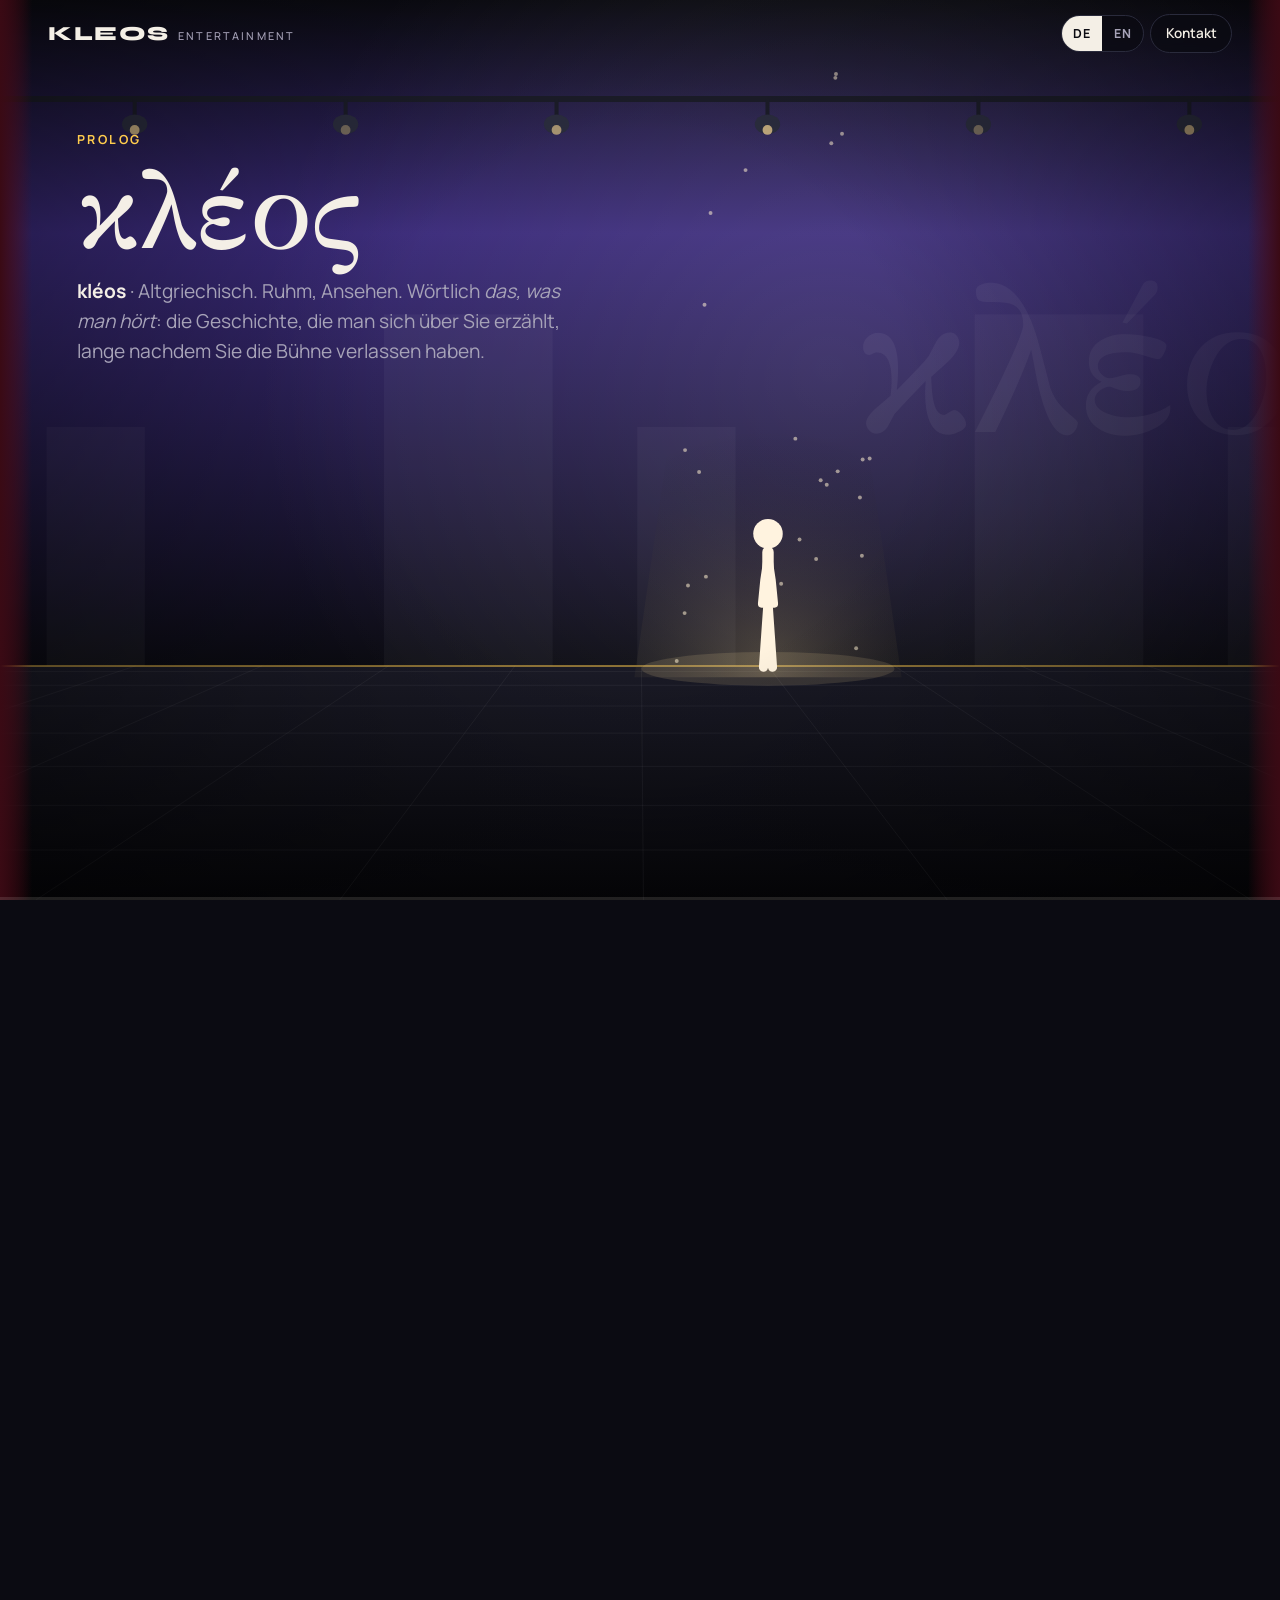
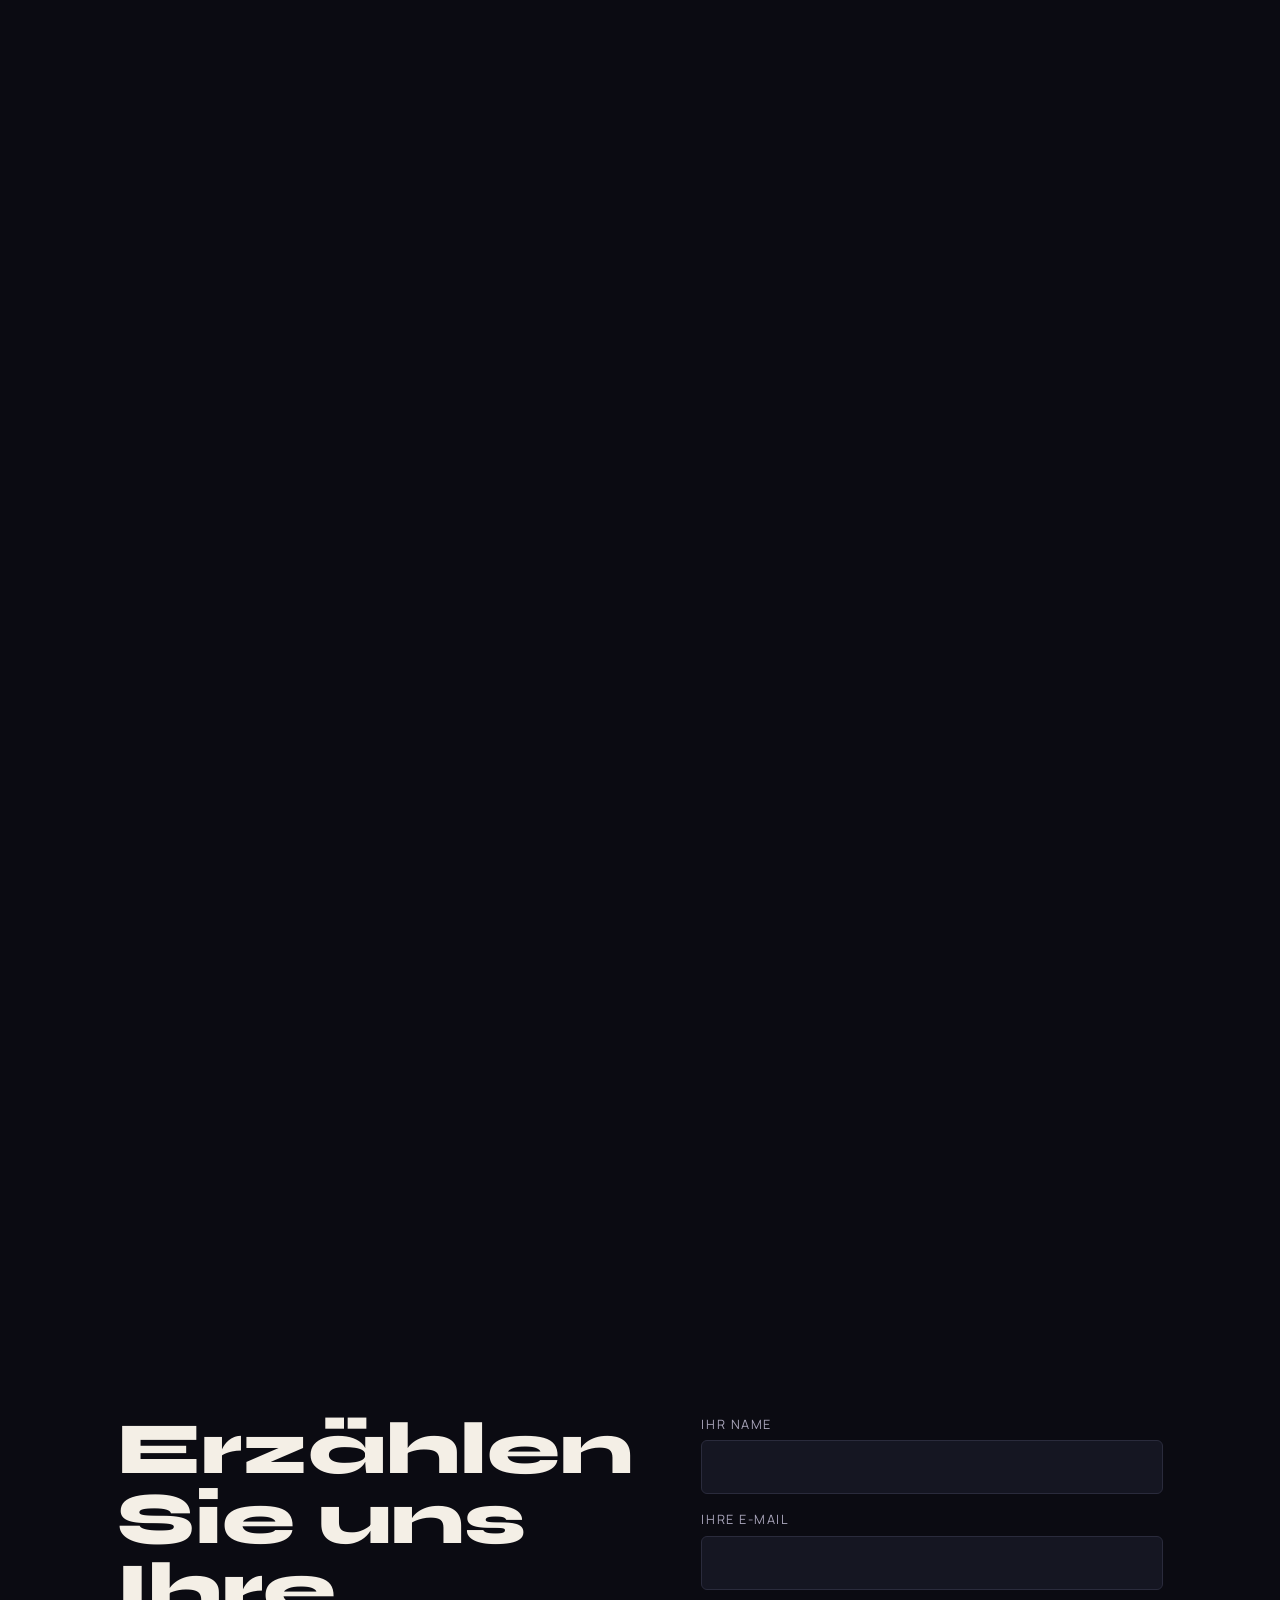
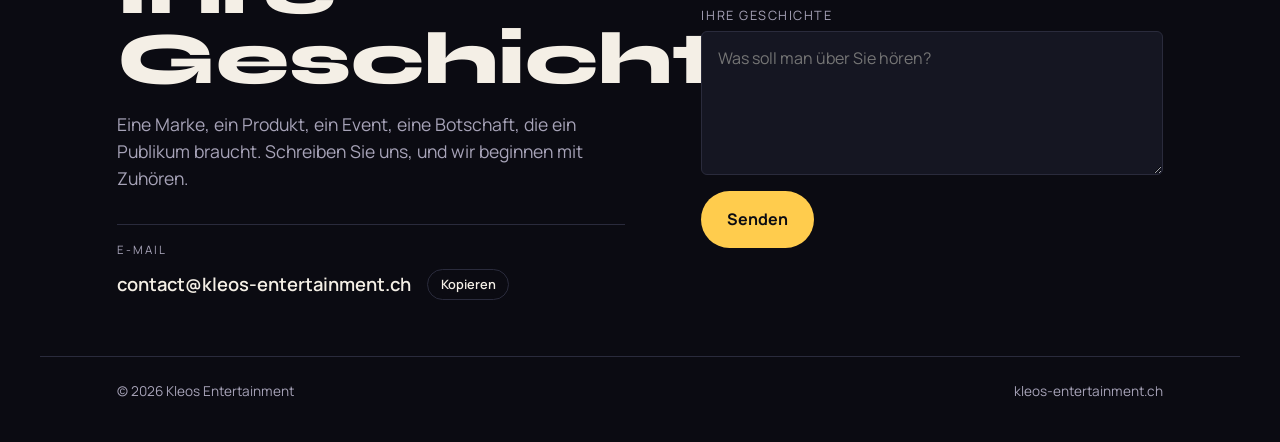
==== commit ee8b71c8: "Add German/English switch, German by default Co-Authored-By: Claude Opus 5.5 <noreply@anthropic.com>" ====
--- a/index.html
+++ b/index.html
@@ -1,5 +1,5 @@
 <!doctype html>
-<html lang="en">
+<html lang="de">
 <head>
 <meta charset="utf-8">
 <meta name="viewport" content="width=device-width, initial-scale=1, viewport-fit=cover">
@@ -17,6 +17,10 @@
 .card p b{color:var(--fg)}
 @media (max-width:640px){.card{top:72px}}
 
+.lang{display:flex;border:1.5px solid var(--line);border-radius:99px;overflow:hidden;background:color-mix(in srgb,var(--bg) 70%,transparent);backdrop-filter:blur(6px);pointer-events:auto}
+.lang button{font:inherit;font-size:.78rem;font-weight:700;letter-spacing:.08em;color:var(--muted);background:transparent;border:0;padding:.5rem .7rem;cursor:pointer}
+.lang button[aria-pressed="true"]{color:var(--bg);background:var(--fg)}
+.top nav{align-items:center}
 *{box-sizing:border-box}
 html{scroll-behavior:smooth}
 body{margin:0;background:var(--bg);color:var(--fg);font-family:var(--f-body);font-size:16px;line-height:1.55}
@@ -65,38 +69,58 @@
 
 
 <header class="top">
-  <a class="mark" href="#story" aria-label="Kleos Entertainment, back to the start">KLEOS<small>Entertainment</small></a>
-  <nav aria-label="Reach us"><a href="#contact">Contact</a></nav>
+  <a class="mark" href="#story" data-i18n-aria="home" aria-label="Kleos Entertainment, zurück zum Anfang">KLEOS<small>Entertainment</small></a>
+  <nav aria-label="Menu">
+    <div class="lang" role="group" data-i18n-aria="lang" aria-label="Sprache"><button type="button" data-lang="de" aria-pressed="true">DE</button><button type="button" data-lang="en" aria-pressed="false">EN</button></div>
+    <a href="#contact" data-i18n="contact">Kontakt</a>
+  </nav>
 </header>
 
-<section id="story" class="story" aria-label="The story of Kleos Entertainment, in nine scenes">
+<section id="story" class="story" data-i18n-aria="story" aria-label="Die Geschichte von Kleos Entertainment in neun Szenen">
   <div class="stage">
     <canvas id="world" aria-hidden="true"></canvas>
     <div class="cards">
-      <article class="card prologue" data-act="Prologue" data-short="κλέος"><span class="act">Prologue</span><h2>κλέος</h2><p><b>kléos</b> · Ancient Greek. Glory, renown. Literally <i>what is heard</i>: the story people tell about you, long after you leave the stage.</p></article><article class="card" data-act="Act I" data-short="The heroes"><span class="act">Act I</span><h2>Every hero had a story of their own.</h2><p>Different deeds, different songs. That is what made each of them unforgettable.</p></article><article class="card" data-act="Act II" data-short="Your brand"><span class="act">Act II</span><h2>So does every brand.</h2><p>Which is why we don't do cookie-cutter. A template makes you look like everyone else.</p></article><article class="card" data-act="Act III · Listen" data-short="Listen"><span class="act">Act III · Listen</span><h2>First, we listen.</h2><p>We research your brand, your product and the people who use it, until we know how they see you today.</p></article><article class="card" data-act="Act IV · Find" data-short="Find"><span class="act">Act IV · Find</span><h2>Then we dig for what only you have.</h2><p>Your USP. If your story could belong to a competitor, people will go to the competitor.</p></article><article class="card" data-act="Act V · Tell" data-short="Tell"><span class="act">Act V · Tell</span><h2>Then we tell it so people want to hear it.</h2><p>Entertain people and they listen with their ears and their hearts. That is how a message sticks.</p></article><article class="card" data-act="Deed · Orangina Switzerland" data-short="One costume"><span class="act">Deed · Orangina Switzerland</span><h2>One costume. A whole character.</h2><p>Small budget, big idea: a character who tells the brand's story in short, funny clips for social media.</p></article><article class="card" data-act="Deed · Eurovision Song Contest" data-short="Stage fever"><span class="act">Deed · Eurovision Song Contest</span><h2>A safety briefing with stage fever.</h2><p>The briefing for every delegation and crew, filmed on a set that feels like the show, with jokes for the fans. They learned the rules and walked in already fired up.</p></article><article class="card" data-act="Your turn" data-short="Your story"><span class="act">Your turn</span><h2>What will they hear about you?</h2><p>Let's find your kleos. Scroll on and tell us about it.</p></article>
+      <article class="card prologue" data-act="Prolog" data-short="κλέος"><span class="act">Prolog</span><h2>κλέος</h2><p><b>kléos</b> · Altgriechisch. Ruhm, Ansehen. Wörtlich <i>das, was man hört</i>: die Geschichte, die man sich über Sie erzählt, lange nachdem Sie die Bühne verlassen haben.</p></article><article class="card" data-act="Akt I" data-short="Die Helden"><span class="act">Akt I</span><h2>Jeder Held hatte seine eigene Geschichte.</h2><p>Andere Taten, andere Lieder. Genau das machte jeden von ihnen unvergesslich.</p></article><article class="card" data-act="Akt II" data-short="Ihre Marke"><span class="act">Akt II</span><h2>Jede Marke auch.</h2><p>Darum arbeiten wir nie nach Schema F. Eine Vorlage lässt Sie aussehen wie alle anderen.</p></article><article class="card" data-act="Akt III · Zuhören" data-short="Zuhören"><span class="act">Akt III · Zuhören</span><h2>Zuerst hören wir zu.</h2><p>Wir recherchieren Ihre Marke, Ihr Produkt und die Menschen, die es nutzen, bis wir wissen, wie man Sie heute sieht.</p></article><article class="card" data-act="Akt IV · Finden" data-short="Finden"><span class="act">Akt IV · Finden</span><h2>Dann graben wir nach dem, was nur Sie haben.</h2><p>Ihren USP. Wenn Ihre Geschichte auch zur Konkurrenz passen könnte, gehen die Leute zur Konkurrenz.</p></article><article class="card" data-act="Akt V · Erzählen" data-short="Erzählen"><span class="act">Akt V · Erzählen</span><h2>Dann erzählen wir sie so, dass man zuhören will.</h2><p>Wer gut unterhalten wird, hört mit den Ohren und mit dem Herzen zu. So bleibt eine Botschaft hängen.</p></article><article class="card" data-act="Heldentat · Orangina Schweiz" data-short="Ein Kostüm"><span class="act">Heldentat · Orangina Schweiz</span><h2>Ein Kostüm. Eine ganze Figur.</h2><p>Kleines Budget, grosse Idee: eine Figur, die die Geschichte der Marke in kurzen, witzigen Clips für Social Media erzählt.</p></article><article class="card" data-act="Heldentat · Eurovision Song Contest" data-short="Showfieber"><span class="act">Heldentat · Eurovision Song Contest</span><h2>Ein Sicherheitsbriefing, das Lust auf die Show macht.</h2><p>Das Briefing für alle Delegationen und Crews, gedreht in einer Kulisse wie die Show selbst, mit Witzen für die Fans. Danach kannten alle die Regeln und kamen schon in Feststimmung in die Halle.</p></article><article class="card" data-act="Ihr Auftritt" data-short="Ihre Geschichte"><span class="act">Ihr Auftritt</span><h2>Was wird man über Sie erzählen?</h2><p>Finden wir Ihr Kleos. Scrollen Sie weiter und erzählen Sie uns davon.</p></article>
     </div>
     <div class="progress" aria-hidden="true"><i id="bar"></i></div>
   </div>
 </section>
 
-<section id="contact" class="contact" aria-label="Contact">
+<section id="contact" class="contact" data-i18n-aria="contact" aria-label="Kontakt">
   <div>
-    <h2>Tell us your story.</h2>
-    <p class="lead">A brand, a product, an event, a message that needs an audience. Write to us and we'll start by listening.</p>
+    <h2 data-i18n="h2">Erzählen Sie uns Ihre Geschichte.</h2>
+    <p class="lead" data-i18n="lead">Eine Marke, ein Produkt, ein Event, eine Botschaft, die ein Publikum braucht. Schreiben Sie uns, und wir beginnen mit Zuhören.</p>
     <div class="reach">
-      <div class="row"><span class="k">Email</span><span id="mail-text">contact@kleos-entertainment.ch</span><button class="chip" id="copy-mail" type="button" data-mail="contact@kleos-entertainment.ch">Copy</button></div>
+      <div class="row"><span class="k" data-i18n="email">E-Mail</span><span id="mail-text">contact@kleos-entertainment.ch</span><button class="chip" id="copy-mail" type="button" data-mail="contact@kleos-entertainment.ch" data-i18n="copy">Kopieren</button></div>
     </div>
   </div>
   <form id="contact-form" data-to="contact@kleos-entertainment.ch" novalidate>
-    <label for="f-name">Your name<input id="f-name" name="name" autocomplete="name" required></label>
-    <label for="f-email">Your email<input id="f-email" name="email" type="email" autocomplete="email"></label>
-    <label for="f-msg">Your story<textarea id="f-msg" name="message" placeholder="What should people hear about you?"></textarea></label>
-    <button class="send" type="submit">Send</button>
+    <label for="f-name"><span data-i18n="name">Ihr Name</span><input id="f-name" name="name" autocomplete="name" required></label>
+    <label for="f-email"><span data-i18n="mail">Ihre E-Mail</span><input id="f-email" name="email" type="email" autocomplete="email"></label>
+    <label for="f-msg"><span data-i18n="msg">Ihre Geschichte</span><textarea id="f-msg" name="message" data-i18n-ph="ph" placeholder="Was soll man über Sie hören?"></textarea></label>
+    <button class="send" type="submit" data-i18n="send">Senden</button>
     <p id="form-note" aria-live="polite"></p>
   </form>
 </section>
 <footer><span>© 2026 Kleos Entertainment</span><span>kleos-entertainment.ch</span></footer>
 
+<script>window.I18N={"de": {"ui": {"contact": "Kontakt", "home": "Kleos Entertainment, zurück zum Anfang", "story": "Die Geschichte von Kleos Entertainment in neun Szenen", "h2": "Erzählen Sie uns Ihre Geschichte.", "lead": "Eine Marke, ein Produkt, ein Event, eine Botschaft, die ein Publikum braucht. Schreiben Sie uns, und wir beginnen mit Zuhören.", "email": "E-Mail", "copy": "Kopieren", "copied": "Kopiert", "selected": "Markiert", "name": "Ihr Name", "mail": "Ihre E-Mail", "msg": "Ihre Geschichte", "ph": "Was soll man über Sie hören?", "send": "Senden", "newstory": "Neue Geschichte", "present": "HEUTE", "note": "Ihr Mail-Programm sollte sich mit der fertigen Nachricht öffnen. Falls nicht, schreiben Sie an {to}.", "lang": "Sprache"}, "acts": [{"act": "Prolog", "short": "κλέος", "h2": "κλέος", "p": "<b>kléos</b> · Altgriechisch. Ruhm, Ansehen. Wörtlich <i>das, was man hört</i>: die Geschichte, die man sich über Sie erzählt, lange nachdem Sie die Bühne verlassen haben."}, {"act": "Akt I", "short": "Die Helden", "h2": "Jeder Held hatte seine eigene Geschichte.", "p": "Andere Taten, andere Lieder. Genau das machte jeden von ihnen unvergesslich."}, {"act": "Akt II", "short": "Ihre Marke", "h2": "Jede Marke auch.", "p": "Darum arbeiten wir nie nach Schema F. Eine Vorlage lässt Sie aussehen wie alle anderen."}, {"act": "Akt III · Zuhören", "short": "Zuhören", "h2": "Zuerst hören wir zu.", "p": "Wir recherchieren Ihre Marke, Ihr Produkt und die Menschen, die es nutzen, bis wir wissen, wie man Sie heute sieht."}, {"act": "Akt IV · Finden", "short": "Finden", "h2": "Dann graben wir nach dem, was nur Sie haben.", "p": "Ihren USP. Wenn Ihre Geschichte auch zur Konkurrenz passen könnte, gehen die Leute zur Konkurrenz."}, {"act": "Akt V · Erzählen", "short": "Erzählen", "h2": "Dann erzählen wir sie so, dass man zuhören will.", "p": "Wer gut unterhalten wird, hört mit den Ohren und mit dem Herzen zu. So bleibt eine Botschaft hängen."}, {"act": "Heldentat · Orangina Schweiz", "short": "Ein Kostüm", "h2": "Ein Kostüm. Eine ganze Figur.", "p": "Kleines Budget, grosse Idee: eine Figur, die die Geschichte der Marke in kurzen, witzigen Clips für Social Media erzählt."}, {"act": "Heldentat · Eurovision Song Contest", "short": "Showfieber", "h2": "Ein Sicherheitsbriefing, das Lust auf die Show macht.", "p": "Das Briefing für alle Delegationen und Crews, gedreht in einer Kulisse wie die Show selbst, mit Witzen für die Fans. Danach kannten alle die Regeln und kamen schon in Feststimmung in die Halle."}, {"act": "Ihr Auftritt", "short": "Ihre Geschichte", "h2": "Was wird man über Sie erzählen?", "p": "Finden wir Ihr Kleos. Scrollen Sie weiter und erzählen Sie uns davon."}]}, "en": {"ui": {"contact": "Contact", "home": "Kleos Entertainment, back to the start", "story": "The story of Kleos Entertainment, in nine scenes", "h2": "Tell us your story.", "lead": "A brand, a product, an event, a message that needs an audience. Write to us and we'll start by listening.", "email": "Email", "copy": "Copy", "copied": "Copied", "selected": "Selected", "name": "Your name", "mail": "Your email", "msg": "Your story", "ph": "What should people hear about you?", "send": "Send", "newstory": "New story", "present": "PRESENT DAY", "note": "Your mail app should open with the message ready to send. If it doesn’t, write to {to}.", "lang": "Language"}, "acts": [{"act": "Prologue", "short": "κλέος", "h2": "κλέος", "p": "<b>kléos</b> · Ancient Greek. Glory, renown. Literally <i>what is heard</i>: the story people tell about you, long after you leave the stage."}, {"act": "Act I", "short": "The heroes", "h2": "Every hero had a story of their own.", "p": "Different deeds, different songs. That is what made each of them unforgettable."}, {"act": "Act II", "short": "Your brand", "h2": "So does every brand.", "p": "Which is why we don't do cookie-cutter. A template makes you look like everyone else."}, {"act": "Act III · Listen", "short": "Listen", "h2": "First, we listen.", "p": "We research your brand, your product and the people who use it, until we know how they see you today."}, {"act": "Act IV · Find", "short": "Find", "h2": "Then we dig for what only you have.", "p": "Your USP. If your story could belong to a competitor, people will go to the competitor."}, {"act": "Act V · Tell", "short": "Tell", "h2": "Then we tell it so people want to hear it.", "p": "Entertain people and they listen with their ears and their hearts. That is how a message sticks."}, {"act": "Deed · Orangina Switzerland", "short": "One costume", "h2": "One costume. A whole character.", "p": "Small budget, big idea: a character who tells the brand's story in short, funny clips for social media."}, {"act": "Deed · Eurovision Song Contest", "short": "Stage fever", "h2": "A safety briefing with stage fever.", "p": "The briefing for every delegation and crew, filmed on a set that feels like the show, with jokes for the fans. They learned the rules and walked in already fired up."}, {"act": "Your turn", "short": "Your story", "h2": "What will they hear about you?", "p": "Let's find your kleos. Scroll on and tell us about it."}]}};
+(function(){
+  const pick=()=>{try{const q=new URLSearchParams(location.search).get('lang');if(q==='de'||q==='en')return q}catch(e){}
+    try{const v=localStorage.getItem('kleos-lang');if(v==='de'||v==='en')return v}catch(e){}return 'de'};
+  function apply(l){window.LANG=l;const D=window.I18N[l];document.documentElement.lang=l;
+    document.querySelectorAll('[data-i18n]').forEach(e=>e.textContent=D.ui[e.dataset.i18n]);
+    document.querySelectorAll('[data-i18n-aria]').forEach(e=>e.setAttribute('aria-label',D.ui[e.dataset.i18nAria]));
+    document.querySelectorAll('[data-i18n-ph]').forEach(e=>e.placeholder=D.ui[e.dataset.i18nPh]);
+    document.querySelectorAll('.card').forEach((c,i)=>{const a=D.acts[i];c.dataset.act=a.act;c.dataset.short=a.short;c.querySelector('.act').textContent=a.act;c.querySelector('h2').innerHTML=a.h2;c.querySelector('p').innerHTML=a.p});
+    document.querySelectorAll('[data-lang]').forEach(b=>b.setAttribute('aria-pressed',b.dataset.lang===l));
+    const n=document.getElementById('form-note');if(n)n.textContent=''}
+  window.LANG='de';
+  document.addEventListener('DOMContentLoaded',()=>{});
+  const init=()=>{apply(pick());document.querySelectorAll('[data-lang]').forEach(b=>b.addEventListener('click',()=>{apply(b.dataset.lang);try{localStorage.setItem('kleos-lang',b.dataset.lang)}catch(e){}}))};
+  if(document.readyState==='loading')document.addEventListener('DOMContentLoaded',init);else init();
+})();
+</script>
 <script>
 window.THEME=(function(){
   const cyc=['#3a2a7a','#5a1f6e','#1f4f66','#6b3a12','#1d4a7a','#6e1f3f','#6b4a10','#3a1f7a','#16505a'];
@@ -321,15 +345,16 @@
 (document.fonts?document.fonts.ready:Promise.resolve()).then(resize);
 resize();requestAnimationFrame(frame);
 
+const L=k=>{try{return window.I18N[window.LANG].ui[k]}catch(e){return k}};
 /* ---------- contact form: opens the visitor's mail app with everything filled in ---------- */
 const form=document.getElementById('contact-form');
 if(form){form.addEventListener('submit',e=>{e.preventDefault();const d=new FormData(form);const to=form.dataset.to;
-  const subj=encodeURIComponent('Kleos · '+(d.get('name')||'New story'));
+  const subj=encodeURIComponent('Kleos · '+(d.get('name')||L('newstory')));
   const body=encodeURIComponent((d.get('message')||'')+'\n\n— '+(d.get('name')||'')+(d.get('email')?' · '+d.get('email'):''));
   location.href=`mailto:${to}?subject=${subj}&body=${body}`;
-  const n=document.getElementById('form-note');if(n)n.textContent='Your mail app should open with the message ready to send. If it doesn’t, write to '+to+'.';});}
+  const n=document.getElementById('form-note');if(n)n.textContent=L('note').replace('{to}',to);});}
 const copy=document.getElementById('copy-mail');
-if(copy)copy.addEventListener('click',async()=>{const v=copy.dataset.mail;try{await navigator.clipboard.writeText(v);copy.textContent='Copied'}catch(e){const r=document.createRange();r.selectNodeContents(document.getElementById('mail-text'));const sel=getSelection();sel.removeAllRanges();sel.addRange(r);copy.textContent='Selected'}setTimeout(()=>copy.textContent='Copy',1800)});
+if(copy)copy.addEventListener('click',async()=>{const v=copy.dataset.mail;try{await navigator.clipboard.writeText(v);copy.textContent=L('copied')}catch(e){const r=document.createRange();r.selectNodeContents(document.getElementById('mail-text'));const sel=getSelection();sel.removeAllRanges();sel.addRange(r);copy.textContent=L('selected')}setTimeout(()=>copy.textContent=L('copy'),1800)});
 })();
 </script>
 
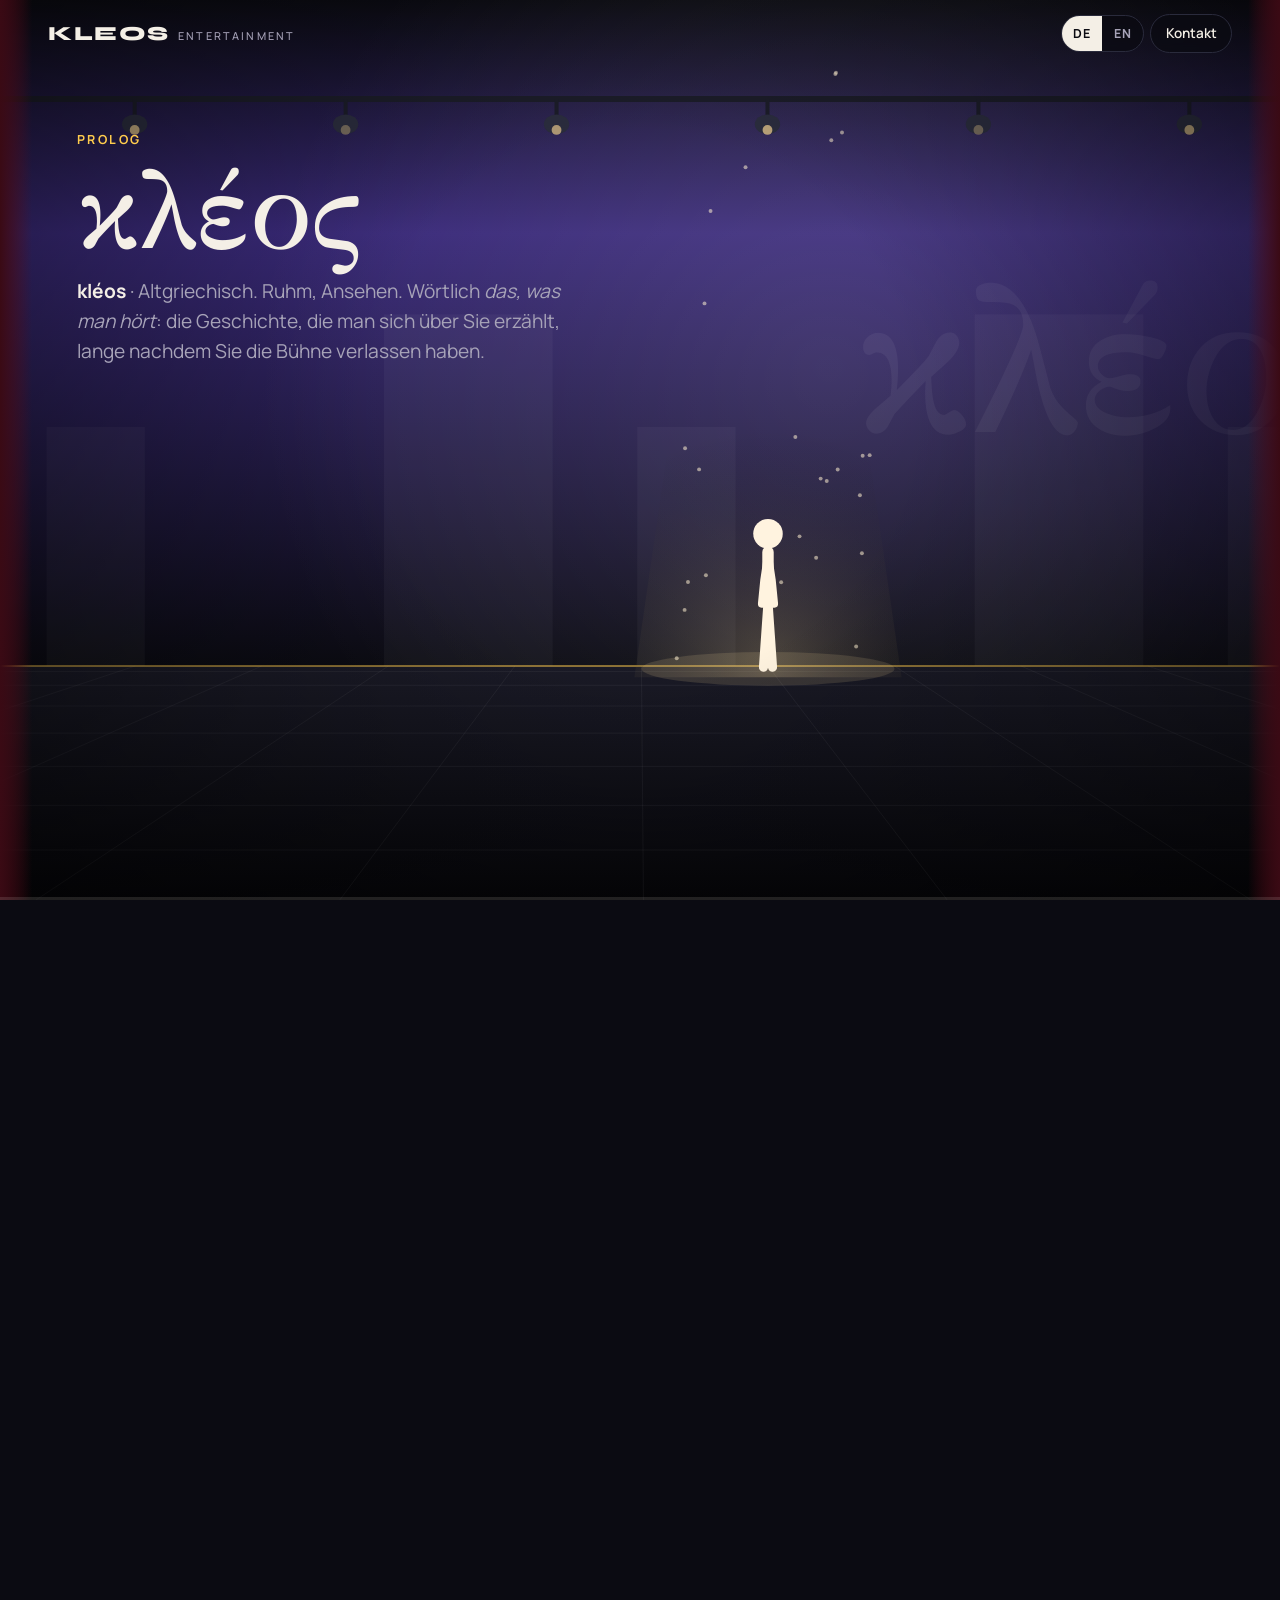
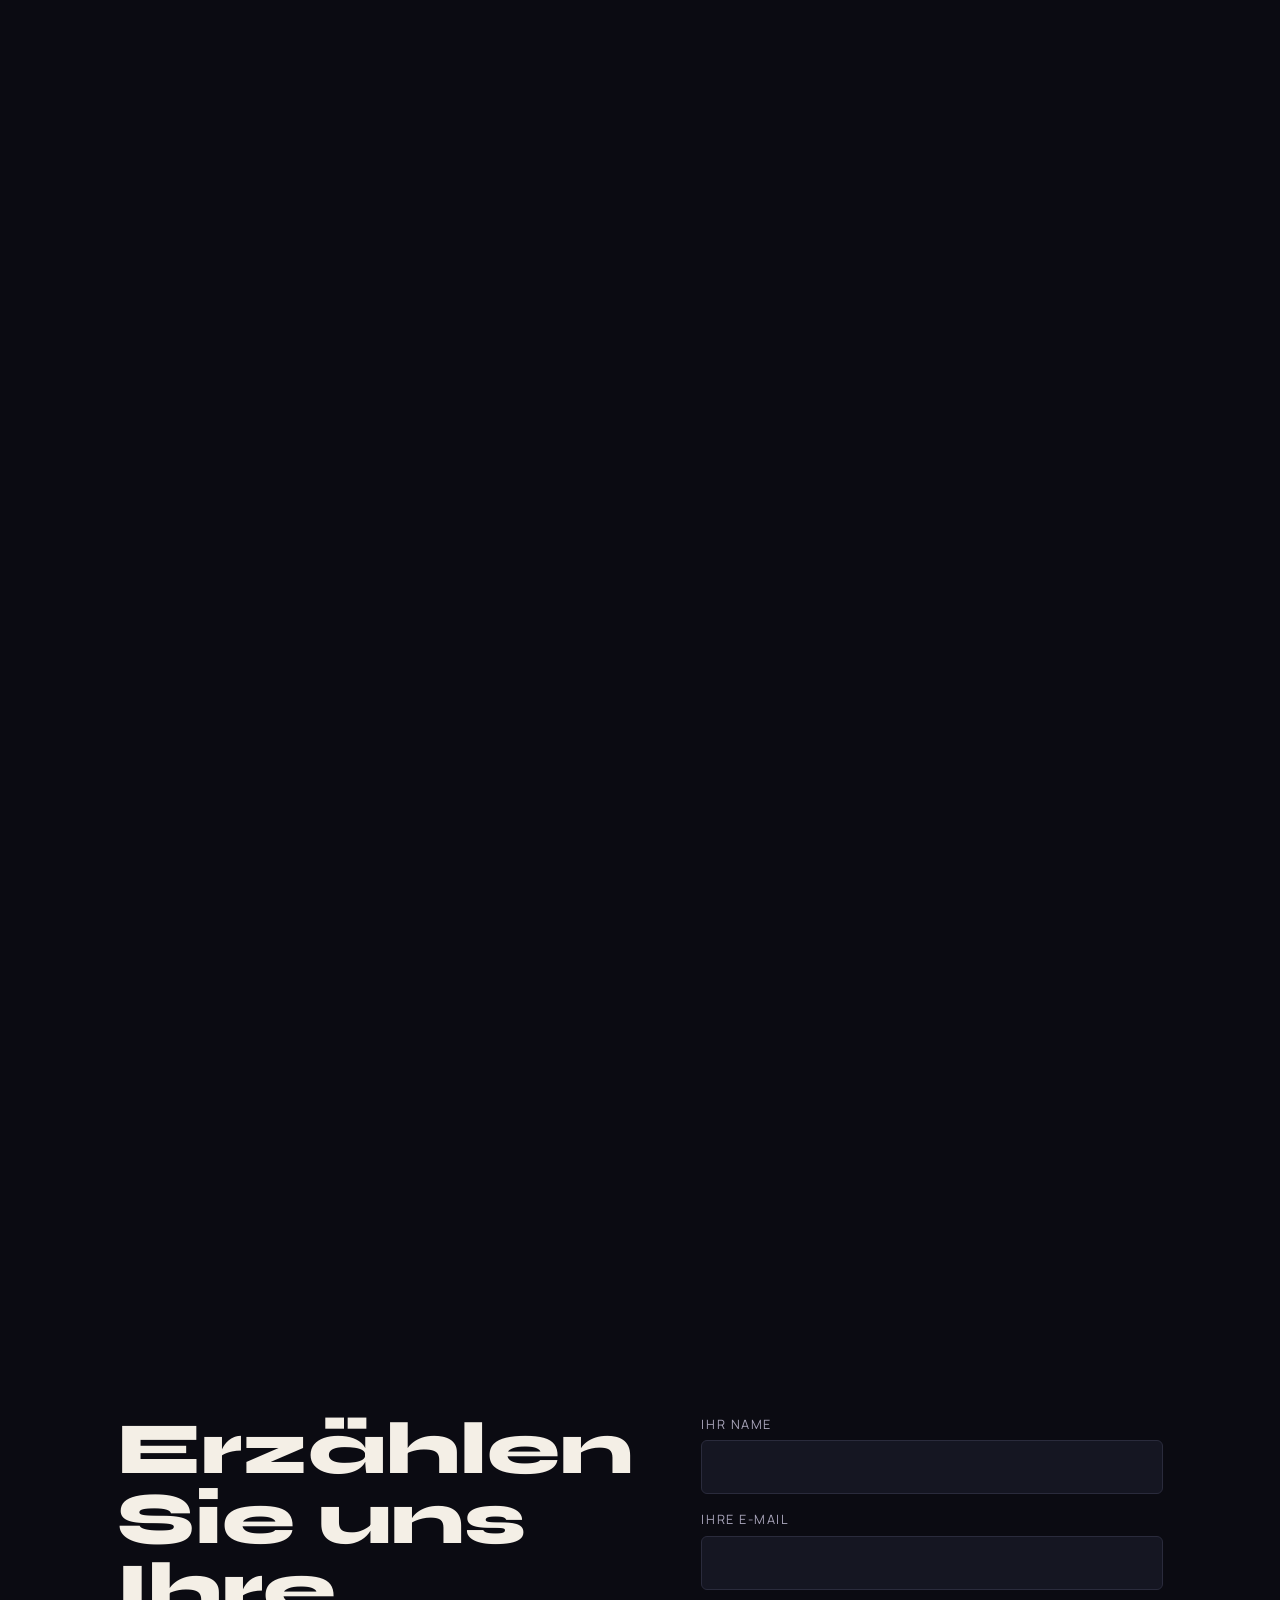
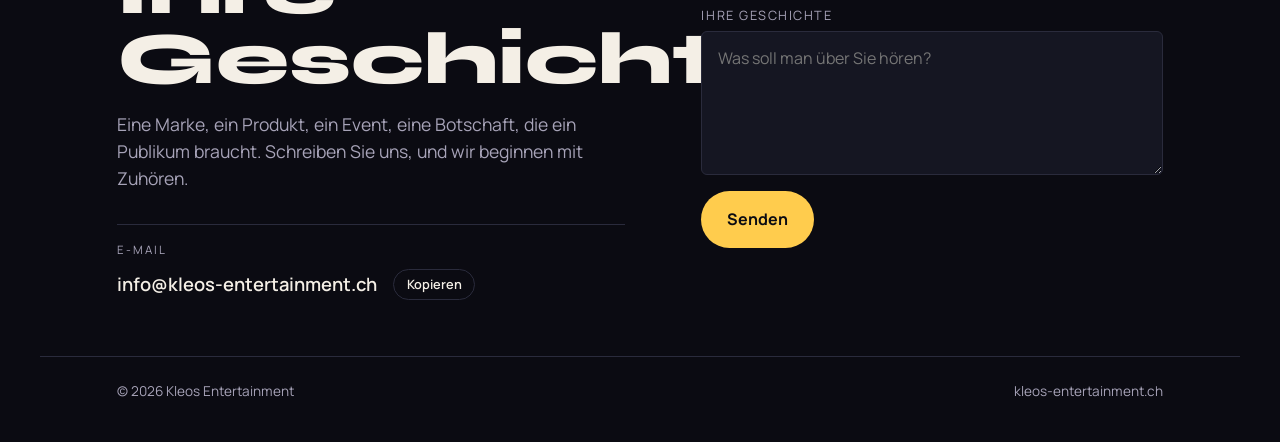
==== commit 5c640638: "Use info@kleos-entertainment.ch as contact address Co-Authored-By: Claude Opus 5.5 <noreply@anthropi" ====
--- a/index.html
+++ b/index.html
@@ -91,10 +91,10 @@
     <h2 data-i18n="h2">Erzählen Sie uns Ihre Geschichte.</h2>
     <p class="lead" data-i18n="lead">Eine Marke, ein Produkt, ein Event, eine Botschaft, die ein Publikum braucht. Schreiben Sie uns, und wir beginnen mit Zuhören.</p>
     <div class="reach">
-      <div class="row"><span class="k" data-i18n="email">E-Mail</span><span id="mail-text">contact@kleos-entertainment.ch</span><button class="chip" id="copy-mail" type="button" data-mail="contact@kleos-entertainment.ch" data-i18n="copy">Kopieren</button></div>
+      <div class="row"><span class="k" data-i18n="email">E-Mail</span><span id="mail-text">info@kleos-entertainment.ch</span><button class="chip" id="copy-mail" type="button" data-mail="info@kleos-entertainment.ch" data-i18n="copy">Kopieren</button></div>
     </div>
   </div>
-  <form id="contact-form" data-to="contact@kleos-entertainment.ch" novalidate>
+  <form id="contact-form" data-to="info@kleos-entertainment.ch" novalidate>
     <label for="f-name"><span data-i18n="name">Ihr Name</span><input id="f-name" name="name" autocomplete="name" required></label>
     <label for="f-email"><span data-i18n="mail">Ihre E-Mail</span><input id="f-email" name="email" type="email" autocomplete="email"></label>
     <label for="f-msg"><span data-i18n="msg">Ihre Geschichte</span><textarea id="f-msg" name="message" data-i18n-ph="ph" placeholder="Was soll man über Sie hören?"></textarea></label>
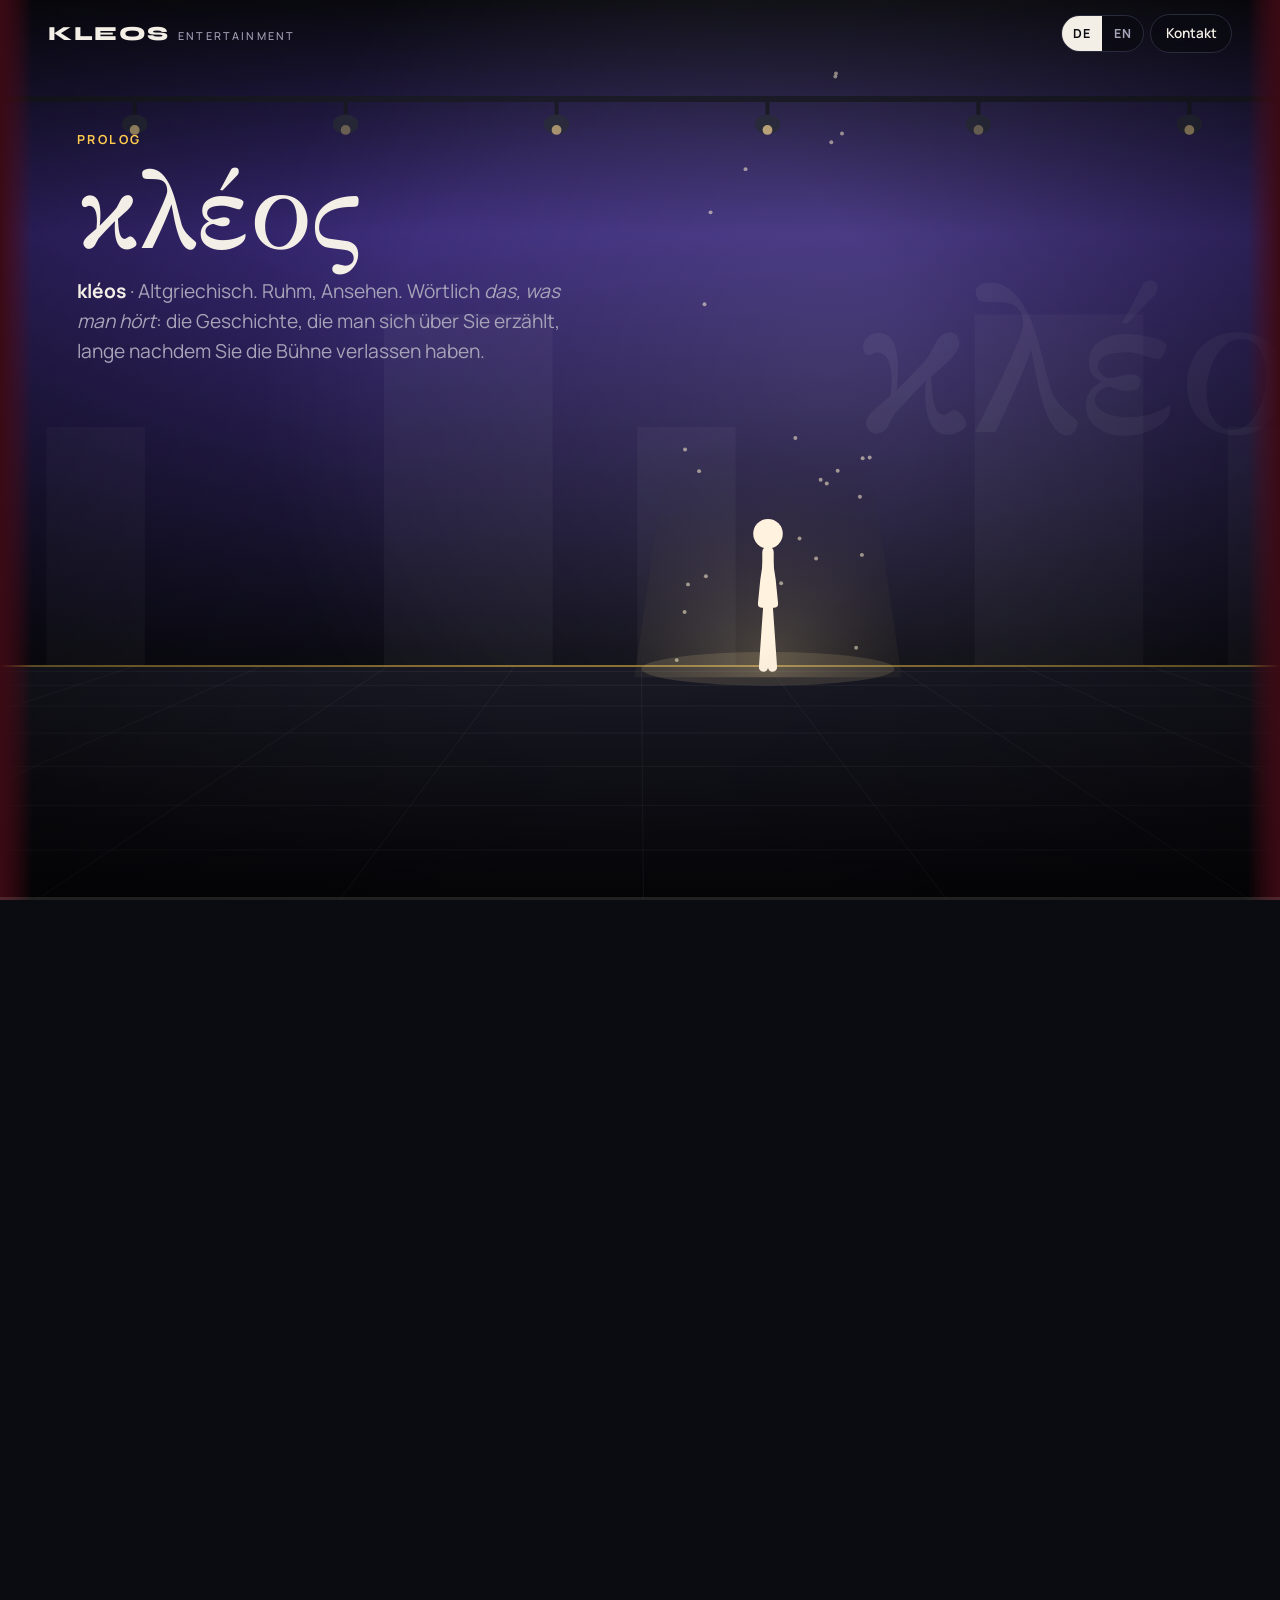
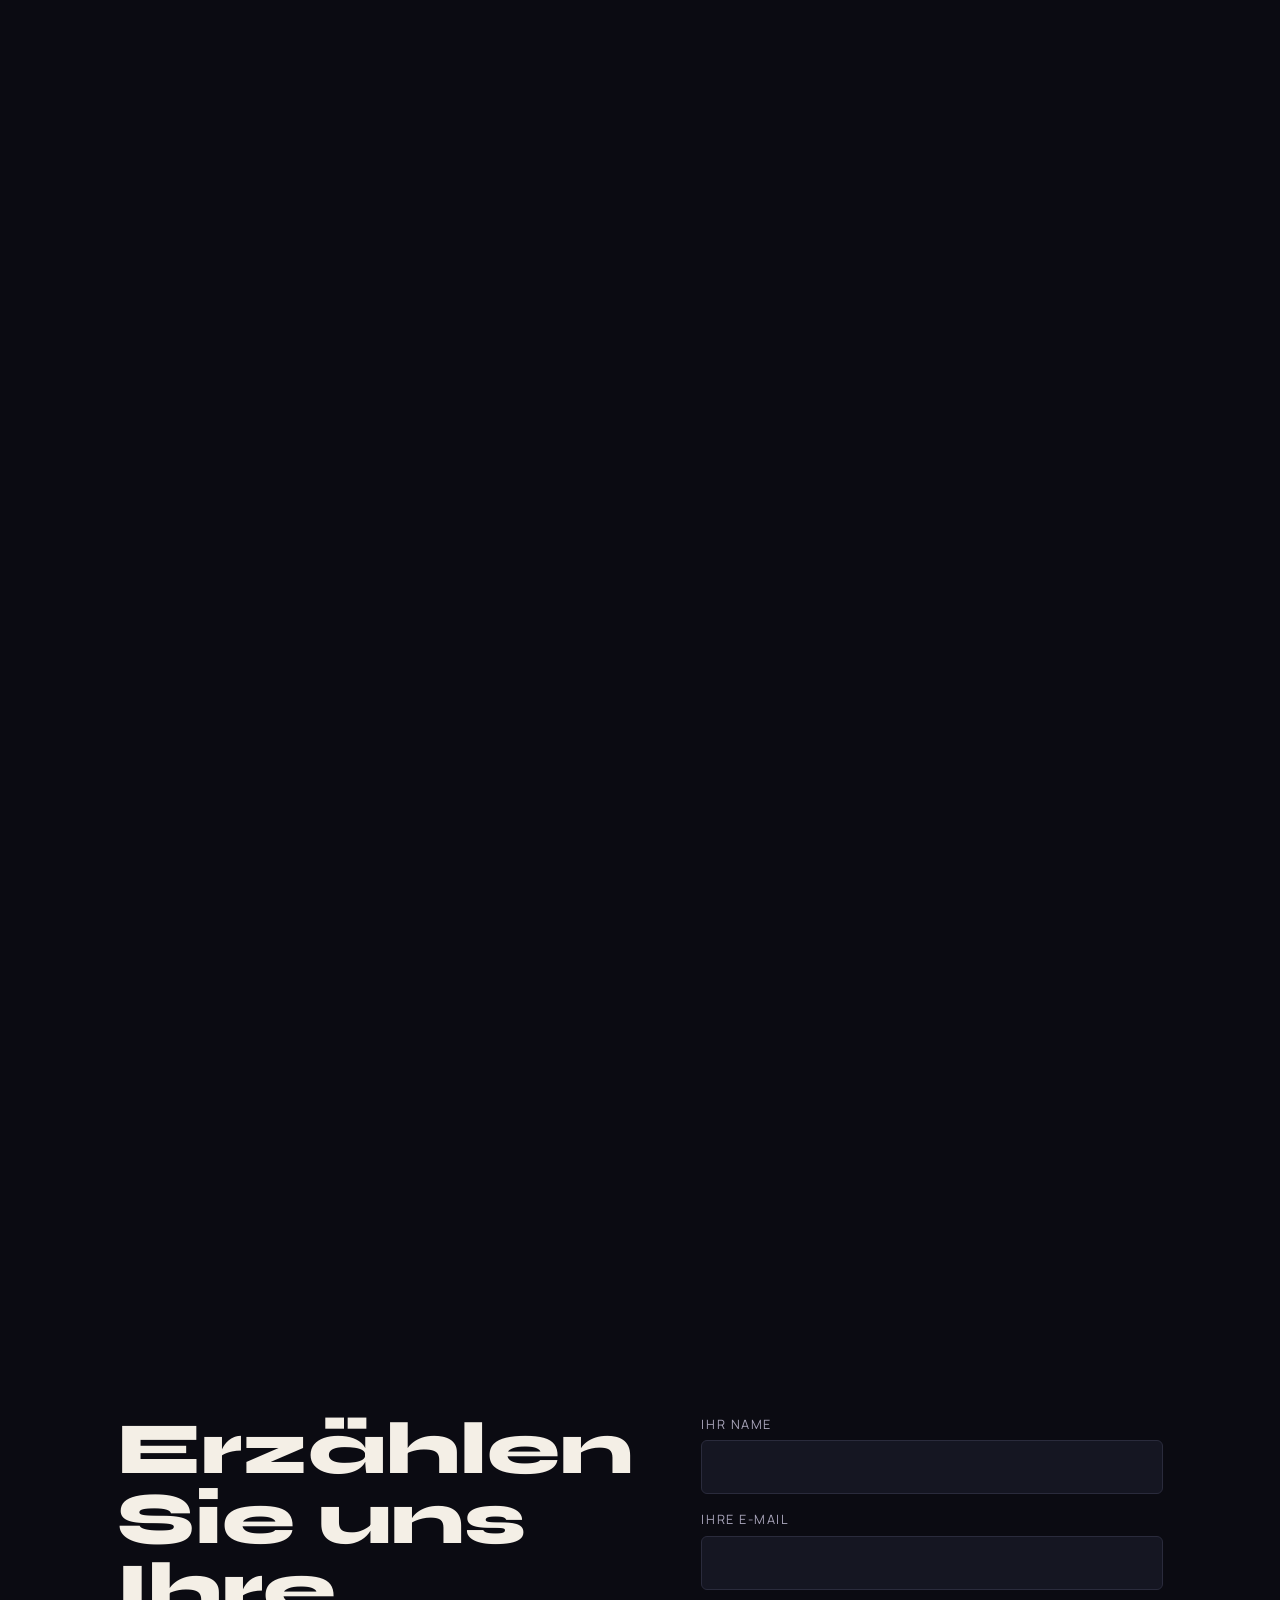
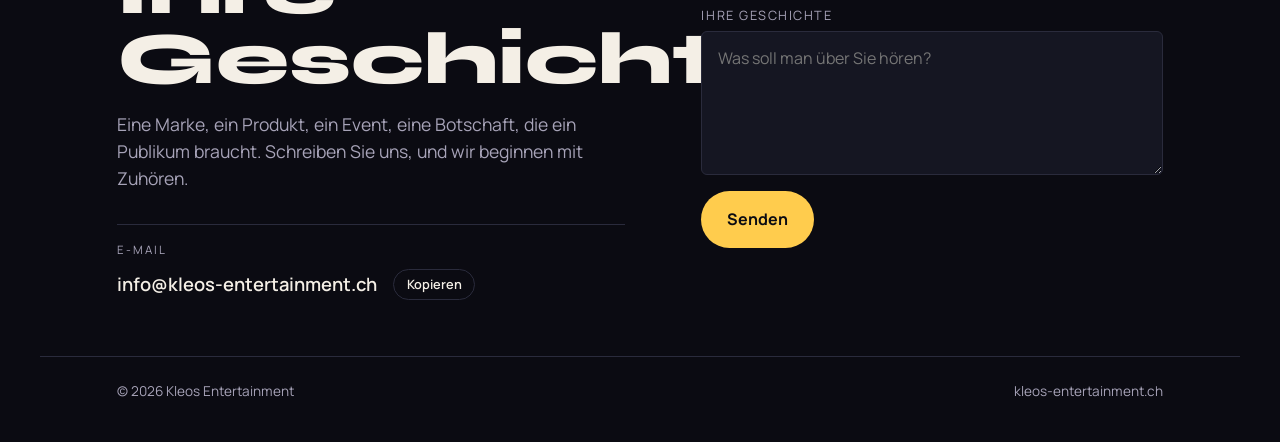
==== commit 3b5ebdad: "Send the contact form through FormSubmit to info@ Falls back to the visitor's mail app if the servic" ====
--- a/index.html
+++ b/index.html
@@ -61,6 +61,7 @@
 input:focus,textarea:focus{outline:none;border-color:var(--accent)}
 .send{font:inherit;font-weight:700;font-size:1rem;color:var(--bg);background:var(--accent);border:0;border-radius:99px;padding:1rem 1.6rem;cursor:pointer;justify-self:start}
 .send:hover{background:var(--accent2)}
+.send:disabled{opacity:.6;cursor:wait}
 #form-note{min-height:1.4em;margin:0;color:var(--muted);font-size:.92rem}
 footer{padding-inline:clamp(16px,6vw,96px);padding-block:24px 40px;color:var(--muted);font-size:.85rem;max-width:1200px;margin:0 auto;border-top:1.5px solid var(--line);display:flex;flex-wrap:wrap;justify-content:space-between;gap:.5rem}
 </style>
@@ -96,15 +97,16 @@
   </div>
   <form id="contact-form" data-to="info@kleos-entertainment.ch" novalidate>
     <label for="f-name"><span data-i18n="name">Ihr Name</span><input id="f-name" name="name" autocomplete="name" required></label>
-    <label for="f-email"><span data-i18n="mail">Ihre E-Mail</span><input id="f-email" name="email" type="email" autocomplete="email"></label>
-    <label for="f-msg"><span data-i18n="msg">Ihre Geschichte</span><textarea id="f-msg" name="message" data-i18n-ph="ph" placeholder="Was soll man über Sie hören?"></textarea></label>
+    <label for="f-email"><span data-i18n="mail">Ihre E-Mail</span><input id="f-email" name="email" type="email" autocomplete="email" required></label>
+    <label for="f-msg"><span data-i18n="msg">Ihre Geschichte</span><textarea id="f-msg" name="message" data-i18n-ph="ph" placeholder="Was soll man über Sie hören?" required></textarea></label>
+    <input type="text" name="_honey" tabindex="-1" autocomplete="off" aria-hidden="true" style="position:absolute;left:-9999px">
     <button class="send" type="submit" data-i18n="send">Senden</button>
     <p id="form-note" aria-live="polite"></p>
   </form>
 </section>
 <footer><span>© 2026 Kleos Entertainment</span><span>kleos-entertainment.ch</span></footer>
 
-<script>window.I18N={"de": {"ui": {"contact": "Kontakt", "home": "Kleos Entertainment, zurück zum Anfang", "story": "Die Geschichte von Kleos Entertainment in neun Szenen", "h2": "Erzählen Sie uns Ihre Geschichte.", "lead": "Eine Marke, ein Produkt, ein Event, eine Botschaft, die ein Publikum braucht. Schreiben Sie uns, und wir beginnen mit Zuhören.", "email": "E-Mail", "copy": "Kopieren", "copied": "Kopiert", "selected": "Markiert", "name": "Ihr Name", "mail": "Ihre E-Mail", "msg": "Ihre Geschichte", "ph": "Was soll man über Sie hören?", "send": "Senden", "newstory": "Neue Geschichte", "present": "HEUTE", "note": "Ihr Mail-Programm sollte sich mit der fertigen Nachricht öffnen. Falls nicht, schreiben Sie an {to}.", "lang": "Sprache"}, "acts": [{"act": "Prolog", "short": "κλέος", "h2": "κλέος", "p": "<b>kléos</b> · Altgriechisch. Ruhm, Ansehen. Wörtlich <i>das, was man hört</i>: die Geschichte, die man sich über Sie erzählt, lange nachdem Sie die Bühne verlassen haben."}, {"act": "Akt I", "short": "Die Helden", "h2": "Jeder Held hatte seine eigene Geschichte.", "p": "Andere Taten, andere Lieder. Genau das machte jeden von ihnen unvergesslich."}, {"act": "Akt II", "short": "Ihre Marke", "h2": "Jede Marke auch.", "p": "Darum arbeiten wir nie nach Schema F. Eine Vorlage lässt Sie aussehen wie alle anderen."}, {"act": "Akt III · Zuhören", "short": "Zuhören", "h2": "Zuerst hören wir zu.", "p": "Wir recherchieren Ihre Marke, Ihr Produkt und die Menschen, die es nutzen, bis wir wissen, wie man Sie heute sieht."}, {"act": "Akt IV · Finden", "short": "Finden", "h2": "Dann graben wir nach dem, was nur Sie haben.", "p": "Ihren USP. Wenn Ihre Geschichte auch zur Konkurrenz passen könnte, gehen die Leute zur Konkurrenz."}, {"act": "Akt V · Erzählen", "short": "Erzählen", "h2": "Dann erzählen wir sie so, dass man zuhören will.", "p": "Wer gut unterhalten wird, hört mit den Ohren und mit dem Herzen zu. So bleibt eine Botschaft hängen."}, {"act": "Heldentat · Orangina Schweiz", "short": "Ein Kostüm", "h2": "Ein Kostüm. Eine ganze Figur.", "p": "Kleines Budget, grosse Idee: eine Figur, die die Geschichte der Marke in kurzen, witzigen Clips für Social Media erzählt."}, {"act": "Heldentat · Eurovision Song Contest", "short": "Showfieber", "h2": "Ein Sicherheitsbriefing, das Lust auf die Show macht.", "p": "Das Briefing für alle Delegationen und Crews, gedreht in einer Kulisse wie die Show selbst, mit Witzen für die Fans. Danach kannten alle die Regeln und kamen schon in Feststimmung in die Halle."}, {"act": "Ihr Auftritt", "short": "Ihre Geschichte", "h2": "Was wird man über Sie erzählen?", "p": "Finden wir Ihr Kleos. Scrollen Sie weiter und erzählen Sie uns davon."}]}, "en": {"ui": {"contact": "Contact", "home": "Kleos Entertainment, back to the start", "story": "The story of Kleos Entertainment, in nine scenes", "h2": "Tell us your story.", "lead": "A brand, a product, an event, a message that needs an audience. Write to us and we'll start by listening.", "email": "Email", "copy": "Copy", "copied": "Copied", "selected": "Selected", "name": "Your name", "mail": "Your email", "msg": "Your story", "ph": "What should people hear about you?", "send": "Send", "newstory": "New story", "present": "PRESENT DAY", "note": "Your mail app should open with the message ready to send. If it doesn’t, write to {to}.", "lang": "Language"}, "acts": [{"act": "Prologue", "short": "κλέος", "h2": "κλέος", "p": "<b>kléos</b> · Ancient Greek. Glory, renown. Literally <i>what is heard</i>: the story people tell about you, long after you leave the stage."}, {"act": "Act I", "short": "The heroes", "h2": "Every hero had a story of their own.", "p": "Different deeds, different songs. That is what made each of them unforgettable."}, {"act": "Act II", "short": "Your brand", "h2": "So does every brand.", "p": "Which is why we don't do cookie-cutter. A template makes you look like everyone else."}, {"act": "Act III · Listen", "short": "Listen", "h2": "First, we listen.", "p": "We research your brand, your product and the people who use it, until we know how they see you today."}, {"act": "Act IV · Find", "short": "Find", "h2": "Then we dig for what only you have.", "p": "Your USP. If your story could belong to a competitor, people will go to the competitor."}, {"act": "Act V · Tell", "short": "Tell", "h2": "Then we tell it so people want to hear it.", "p": "Entertain people and they listen with their ears and their hearts. That is how a message sticks."}, {"act": "Deed · Orangina Switzerland", "short": "One costume", "h2": "One costume. A whole character.", "p": "Small budget, big idea: a character who tells the brand's story in short, funny clips for social media."}, {"act": "Deed · Eurovision Song Contest", "short": "Stage fever", "h2": "A safety briefing with stage fever.", "p": "The briefing for every delegation and crew, filmed on a set that feels like the show, with jokes for the fans. They learned the rules and walked in already fired up."}, {"act": "Your turn", "short": "Your story", "h2": "What will they hear about you?", "p": "Let's find your kleos. Scroll on and tell us about it."}]}};
+<script>window.I18N={"de": {"ui": {"contact": "Kontakt", "home": "Kleos Entertainment, zurück zum Anfang", "story": "Die Geschichte von Kleos Entertainment in neun Szenen", "h2": "Erzählen Sie uns Ihre Geschichte.", "lead": "Eine Marke, ein Produkt, ein Event, eine Botschaft, die ein Publikum braucht. Schreiben Sie uns, und wir beginnen mit Zuhören.", "email": "E-Mail", "copy": "Kopieren", "copied": "Kopiert", "selected": "Markiert", "name": "Ihr Name", "mail": "Ihre E-Mail", "msg": "Ihre Geschichte", "ph": "Was soll man über Sie hören?", "send": "Senden", "newstory": "Neue Geschichte", "present": "HEUTE", "note": "Das hat nicht geklappt, darum öffnet sich jetzt Ihr Mail-Programm. Sie können auch direkt an {to} schreiben.", "thanks": "Danke! Ihre Nachricht ist bei uns angekommen. Wir melden uns bald.", "sending": "Wird gesendet …", "missing": "Bitte Name, eine gültige E-Mail und Ihre Nachricht ausfüllen.", "lang": "Sprache"}, "acts": [{"act": "Prolog", "short": "κλέος", "h2": "κλέος", "p": "<b>kléos</b> · Altgriechisch. Ruhm, Ansehen. Wörtlich <i>das, was man hört</i>: die Geschichte, die man sich über Sie erzählt, lange nachdem Sie die Bühne verlassen haben."}, {"act": "Akt I", "short": "Die Helden", "h2": "Jeder Held hatte seine eigene Geschichte.", "p": "Andere Taten, andere Lieder. Genau das machte jeden von ihnen unvergesslich."}, {"act": "Akt II", "short": "Ihre Marke", "h2": "Jede Marke auch.", "p": "Darum arbeiten wir nie nach Schema F. Eine Vorlage lässt Sie aussehen wie alle anderen."}, {"act": "Akt III · Zuhören", "short": "Zuhören", "h2": "Zuerst hören wir zu.", "p": "Wir recherchieren Ihre Marke, Ihr Produkt und die Menschen, die es nutzen, bis wir wissen, wie man Sie heute sieht."}, {"act": "Akt IV · Finden", "short": "Finden", "h2": "Dann graben wir nach dem, was nur Sie haben.", "p": "Ihren USP. Wenn Ihre Geschichte auch zur Konkurrenz passen könnte, gehen die Leute zur Konkurrenz."}, {"act": "Akt V · Erzählen", "short": "Erzählen", "h2": "Dann erzählen wir sie so, dass man zuhören will.", "p": "Wer gut unterhalten wird, hört mit den Ohren und mit dem Herzen zu. So bleibt eine Botschaft hängen."}, {"act": "Heldentat · Orangina Schweiz", "short": "Ein Kostüm", "h2": "Ein Kostüm. Eine ganze Figur.", "p": "Kleines Budget, grosse Idee: eine Figur, die die Geschichte der Marke in kurzen, witzigen Clips für Social Media erzählt."}, {"act": "Heldentat · Eurovision Song Contest", "short": "Showfieber", "h2": "Ein Sicherheitsbriefing, das Lust auf die Show macht.", "p": "Das Briefing für alle Delegationen und Crews, gedreht in einer Kulisse wie die Show selbst, mit Witzen für die Fans. Danach kannten alle die Regeln und kamen schon in Feststimmung in die Halle."}, {"act": "Ihr Auftritt", "short": "Ihre Geschichte", "h2": "Was wird man über Sie erzählen?", "p": "Finden wir Ihr Kleos. Scrollen Sie weiter und erzählen Sie uns davon."}]}, "en": {"ui": {"contact": "Contact", "home": "Kleos Entertainment, back to the start", "story": "The story of Kleos Entertainment, in nine scenes", "h2": "Tell us your story.", "lead": "A brand, a product, an event, a message that needs an audience. Write to us and we'll start by listening.", "email": "Email", "copy": "Copy", "copied": "Copied", "selected": "Selected", "name": "Your name", "mail": "Your email", "msg": "Your story", "ph": "What should people hear about you?", "send": "Send", "newstory": "New story", "present": "PRESENT DAY", "note": "That didn’t work, so your mail app is opening instead. You can also write to {to} directly.", "thanks": "Thank you! Your message has reached us. We’ll be in touch soon.", "sending": "Sending …", "missing": "Please fill in your name, a valid email and your message.", "lang": "Language"}, "acts": [{"act": "Prologue", "short": "κλέος", "h2": "κλέος", "p": "<b>kléos</b> · Ancient Greek. Glory, renown. Literally <i>what is heard</i>: the story people tell about you, long after you leave the stage."}, {"act": "Act I", "short": "The heroes", "h2": "Every hero had a story of their own.", "p": "Different deeds, different songs. That is what made each of them unforgettable."}, {"act": "Act II", "short": "Your brand", "h2": "So does every brand.", "p": "Which is why we don't do cookie-cutter. A template makes you look like everyone else."}, {"act": "Act III · Listen", "short": "Listen", "h2": "First, we listen.", "p": "We research your brand, your product and the people who use it, until we know how they see you today."}, {"act": "Act IV · Find", "short": "Find", "h2": "Then we dig for what only you have.", "p": "Your USP. If your story could belong to a competitor, people will go to the competitor."}, {"act": "Act V · Tell", "short": "Tell", "h2": "Then we tell it so people want to hear it.", "p": "Entertain people and they listen with their ears and their hearts. That is how a message sticks."}, {"act": "Deed · Orangina Switzerland", "short": "One costume", "h2": "One costume. A whole character.", "p": "Small budget, big idea: a character who tells the brand's story in short, funny clips for social media."}, {"act": "Deed · Eurovision Song Contest", "short": "Stage fever", "h2": "A safety briefing with stage fever.", "p": "The briefing for every delegation and crew, filmed on a set that feels like the show, with jokes for the fans. They learned the rules and walked in already fired up."}, {"act": "Your turn", "short": "Your story", "h2": "What will they hear about you?", "p": "Let's find your kleos. Scroll on and tell us about it."}]}};
 (function(){
   const pick=()=>{try{const q=new URLSearchParams(location.search).get('lang');if(q==='de'||q==='en')return q}catch(e){}
     try{const v=localStorage.getItem('kleos-lang');if(v==='de'||v==='en')return v}catch(e){}return 'de'};
@@ -346,13 +348,21 @@
 resize();requestAnimationFrame(frame);
 
 const L=k=>{try{return window.I18N[window.LANG].ui[k]}catch(e){return k}};
-/* ---------- contact form: opens the visitor's mail app with everything filled in ---------- */
+/* ---------- contact form: sent through FormSubmit to the inbox; falls back to the visitor's mail app ---------- */
 const form=document.getElementById('contact-form');
-if(form){form.addEventListener('submit',e=>{e.preventDefault();const d=new FormData(form);const to=form.dataset.to;
-  const subj=encodeURIComponent('Kleos · '+(d.get('name')||L('newstory')));
-  const body=encodeURIComponent((d.get('message')||'')+'\n\n— '+(d.get('name')||'')+(d.get('email')?' · '+d.get('email'):''));
-  location.href=`mailto:${to}?subject=${subj}&body=${body}`;
-  const n=document.getElementById('form-note');if(n)n.textContent=L('note').replace('{to}',to);});}
+if(form){form.addEventListener('submit',async e=>{e.preventDefault();
+  const d=new FormData(form),to=form.dataset.to,note=document.getElementById('form-note'),btn=form.querySelector('.send');
+  const name=(d.get('name')||'').trim(),email=(d.get('email')||'').trim(),msg=(d.get('message')||'').trim();
+  if(!name||!email||!msg||!/^[^@\s]+@[^@\s]+\.[^@\s]+$/.test(email)){note.textContent=L('missing');(!name?form.elements.name:!email||!/@/.test(email)?form.elements.email:form.elements.message).focus();return}
+  if(d.get('_honey'))return;
+  btn.disabled=true;btn.textContent=L('sending');note.textContent='';
+  const mailto=()=>{const subj=encodeURIComponent('Kleos · '+name),body=encodeURIComponent(msg+'\n\n— '+name+' · '+email);location.href=`mailto:${to}?subject=${subj}&body=${body}`;note.textContent=L('note').replace('{to}',to)};
+  try{const r=await fetch('https://formsubmit.co/ajax/'+to,{method:'POST',headers:{'Content-Type':'application/json',Accept:'application/json'},
+      body:JSON.stringify({name,email,message:msg,_subject:'Kleos Website · '+name,_replyto:email,_template:'table',_captcha:'false',language:window.LANG})});
+    const j=await r.json().catch(()=>({}));
+    if(r.ok&&String(j.success)!=='false'){form.reset();note.textContent=L('thanks')}else throw new Error(j.message||r.status)}
+  catch(err){mailto()}
+  finally{btn.disabled=false;btn.textContent=L('send')}});}
 const copy=document.getElementById('copy-mail');
 if(copy)copy.addEventListener('click',async()=>{const v=copy.dataset.mail;try{await navigator.clipboard.writeText(v);copy.textContent=L('copied')}catch(e){const r=document.createRange();r.selectNodeContents(document.getElementById('mail-text'));const sel=getSelection();sel.removeAllRanges();sel.addRange(r);copy.textContent=L('selected')}setTimeout(()=>copy.textContent=L('copy'),1800)});
 })();
